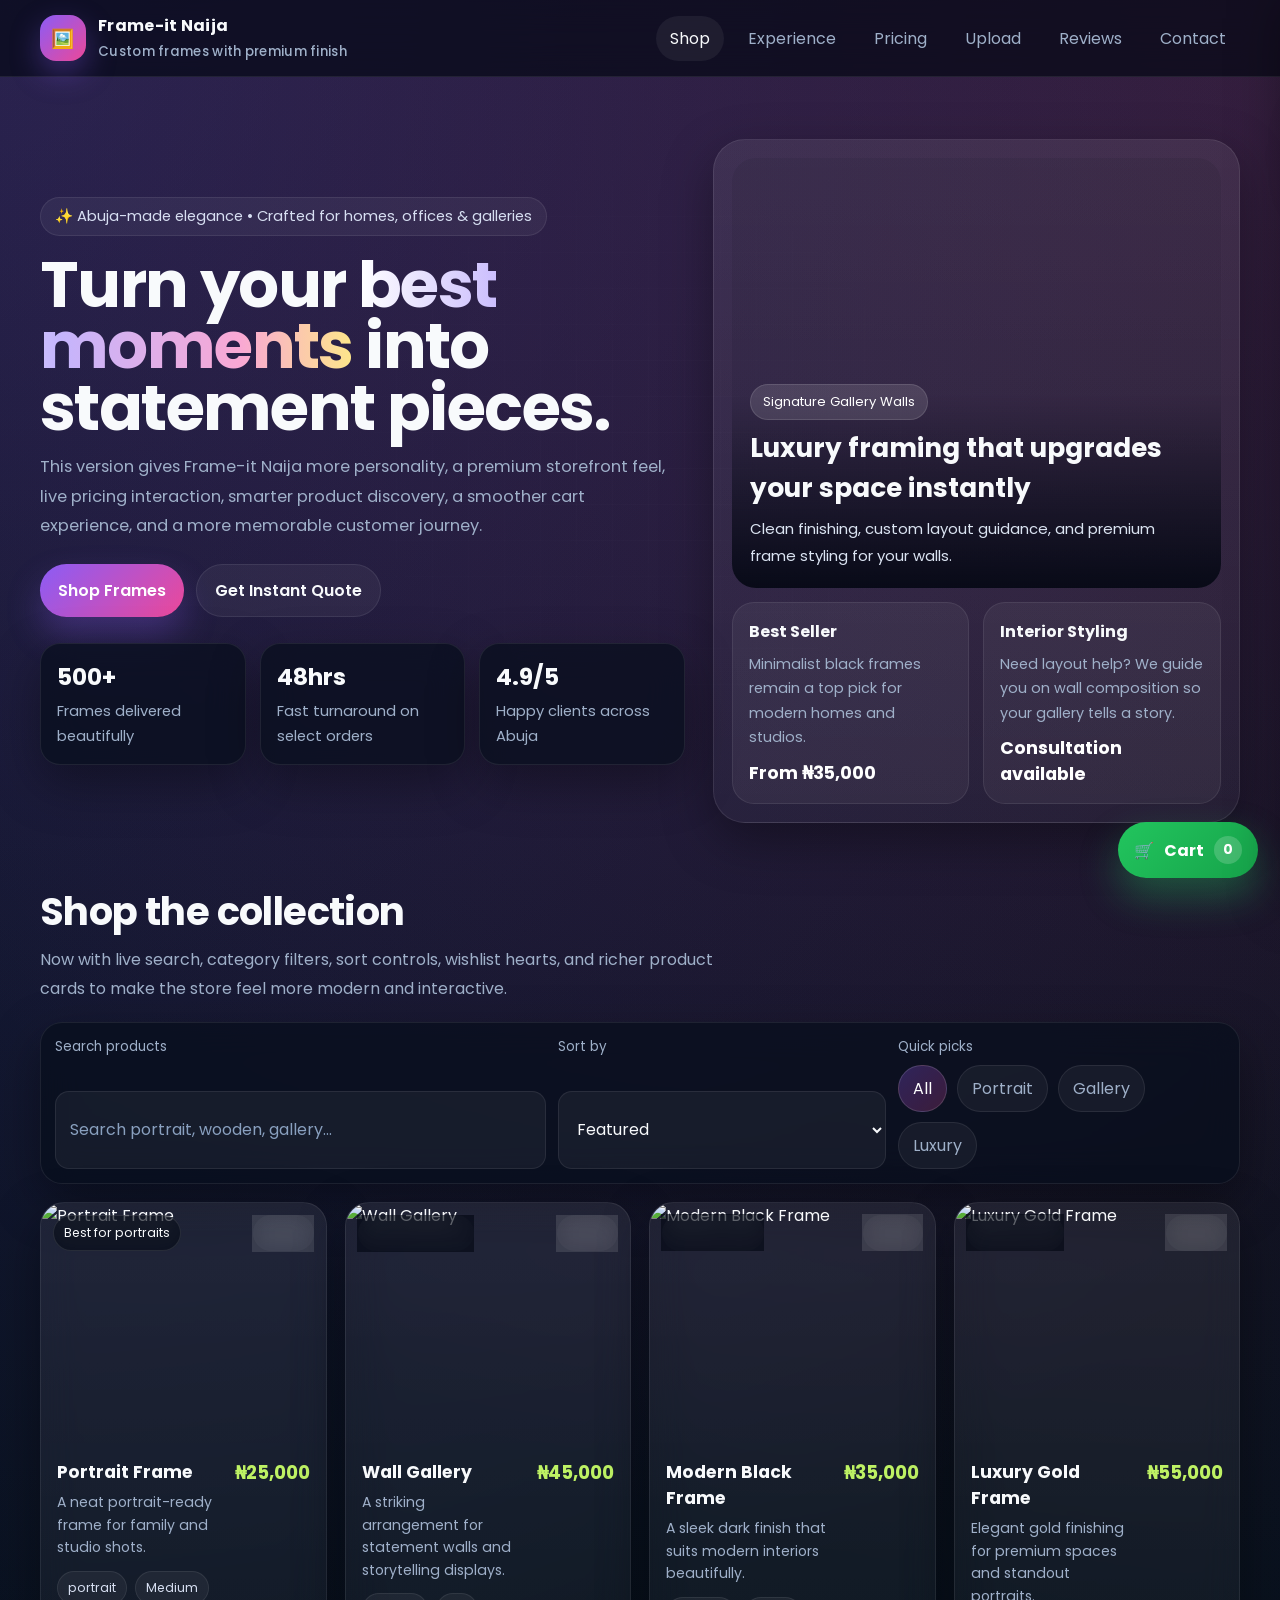
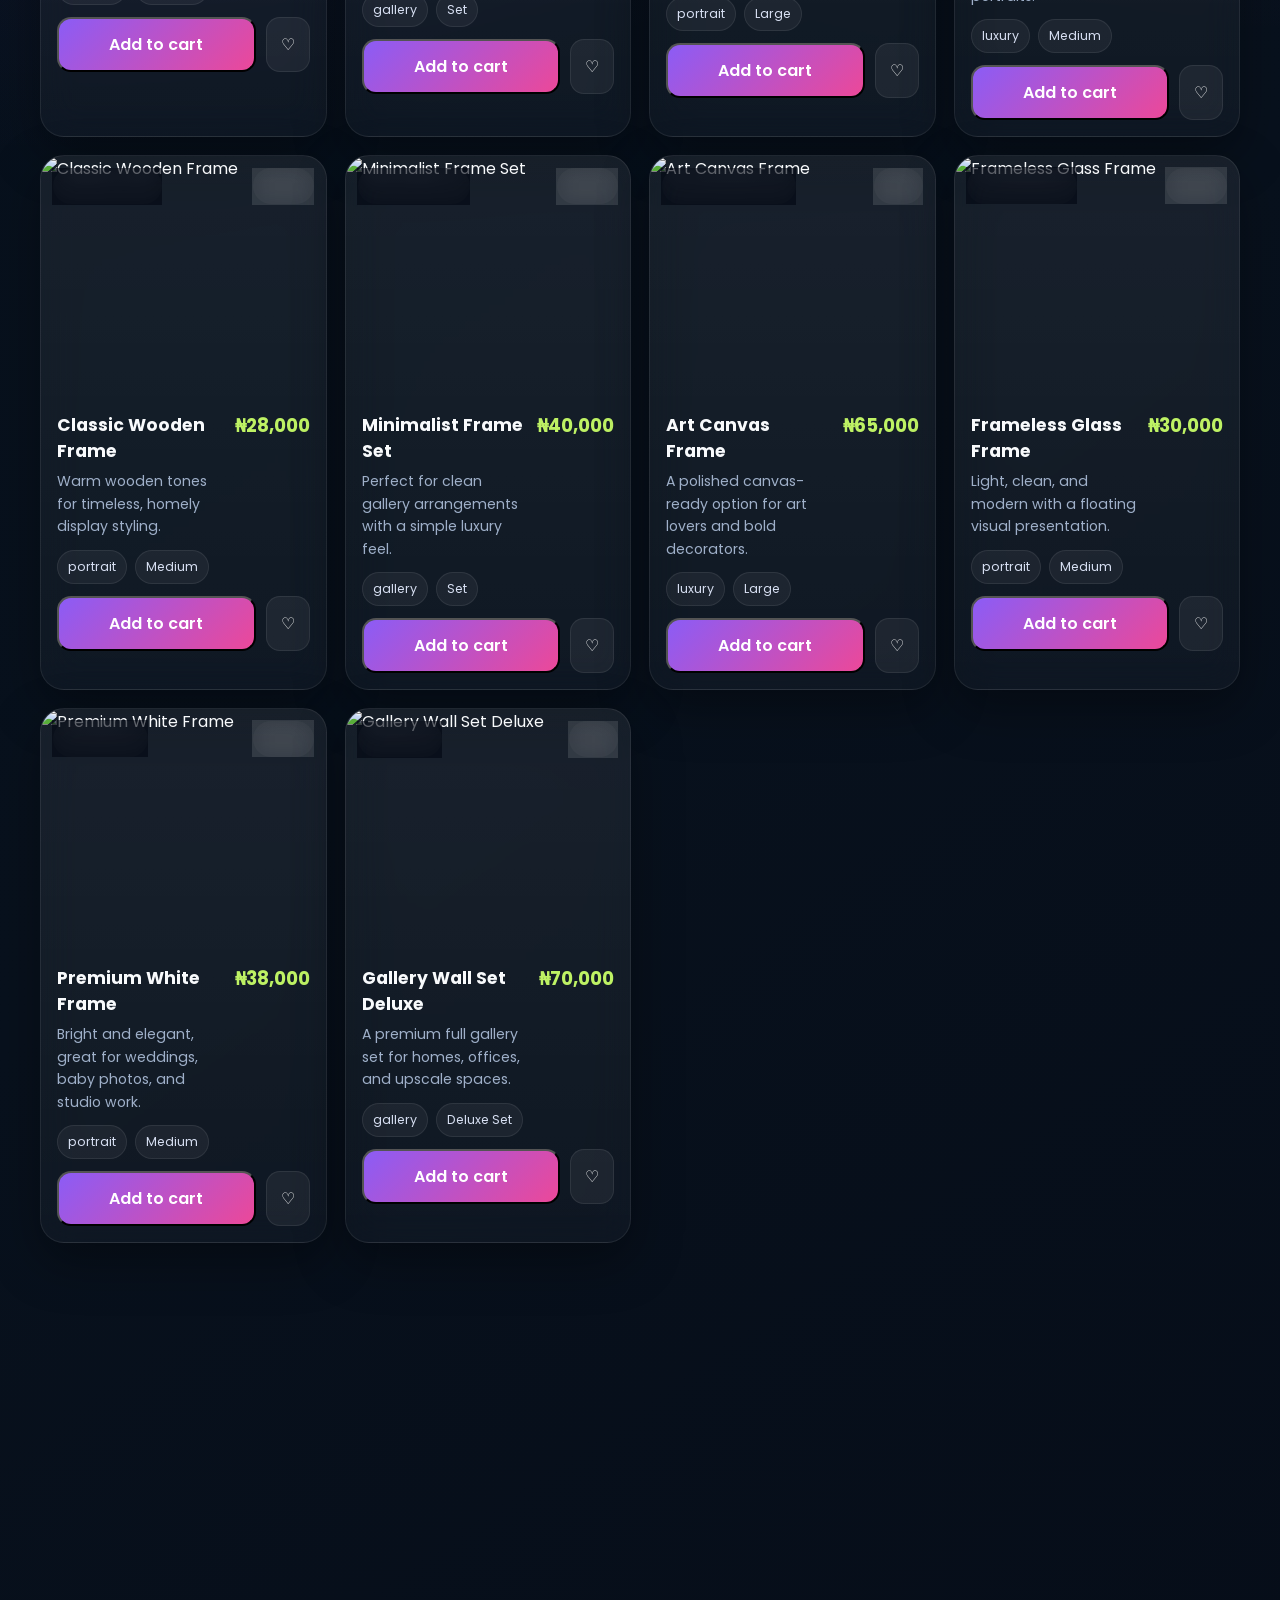
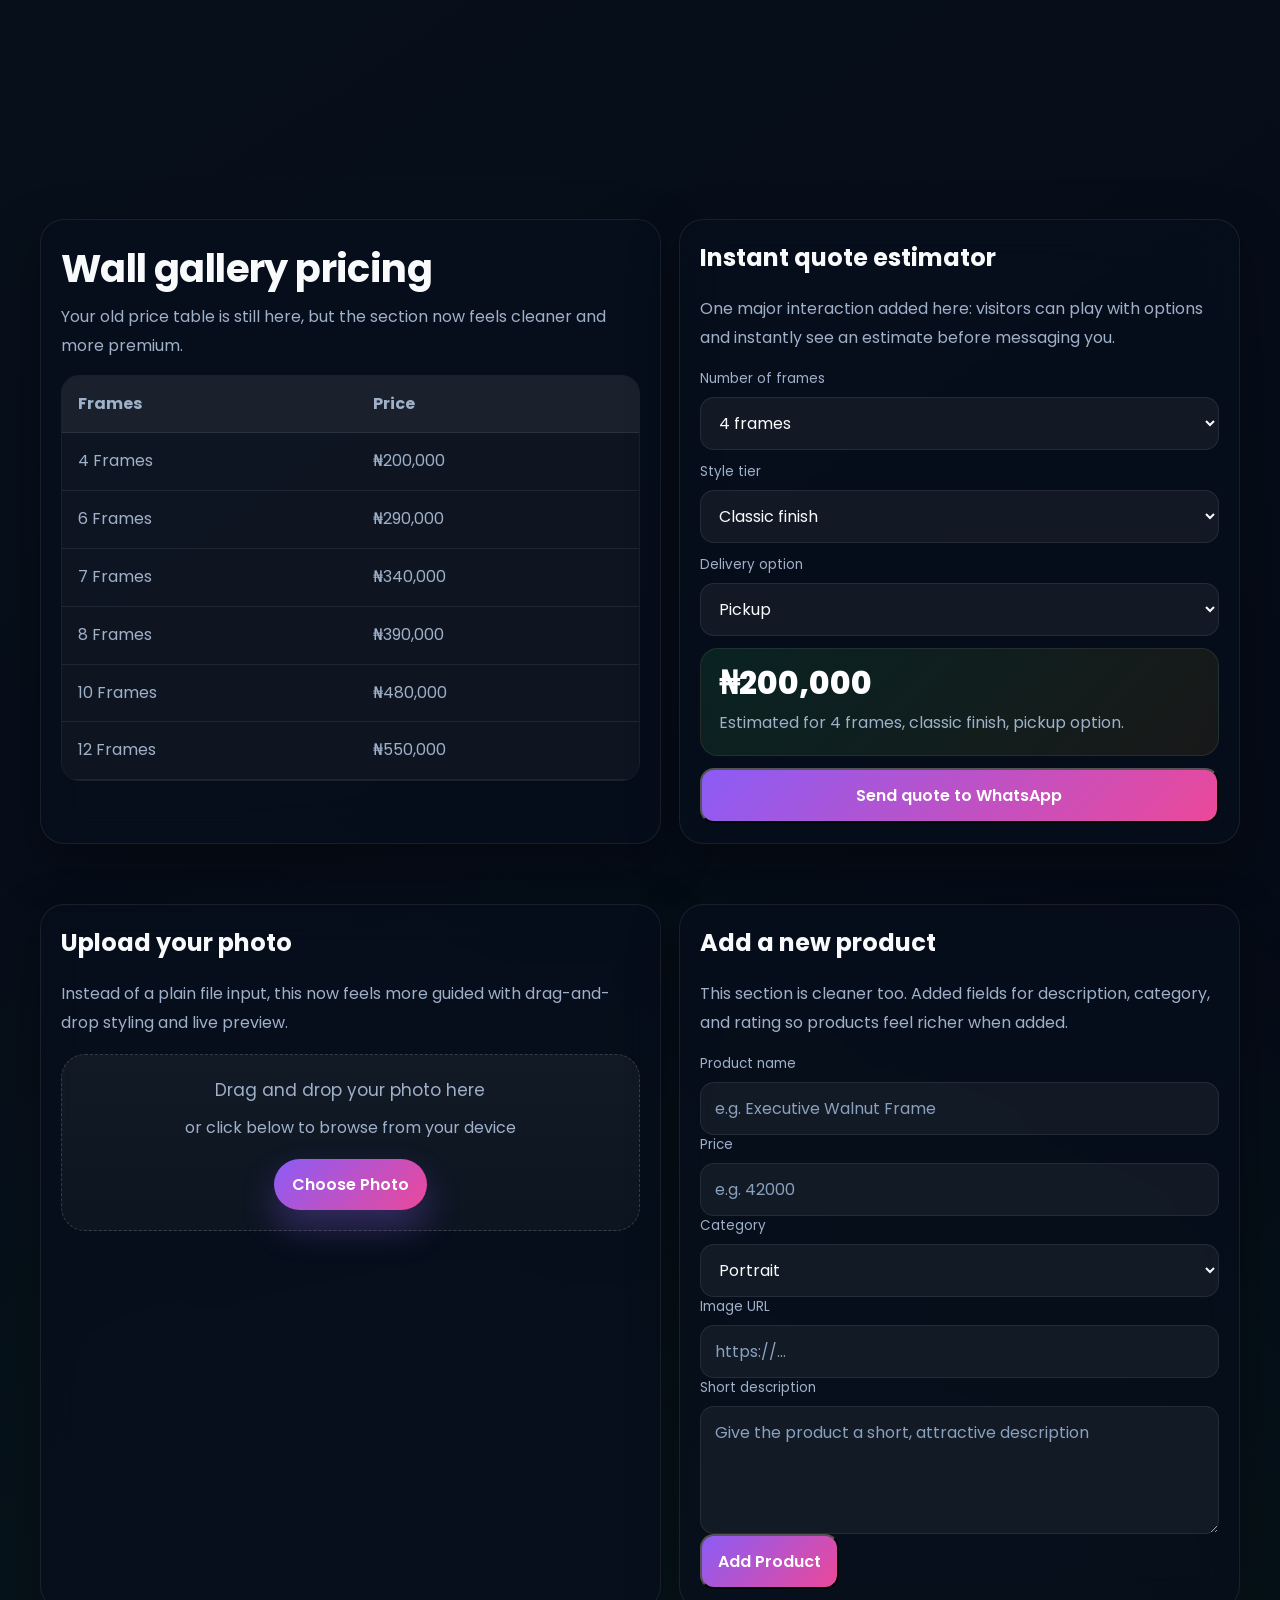
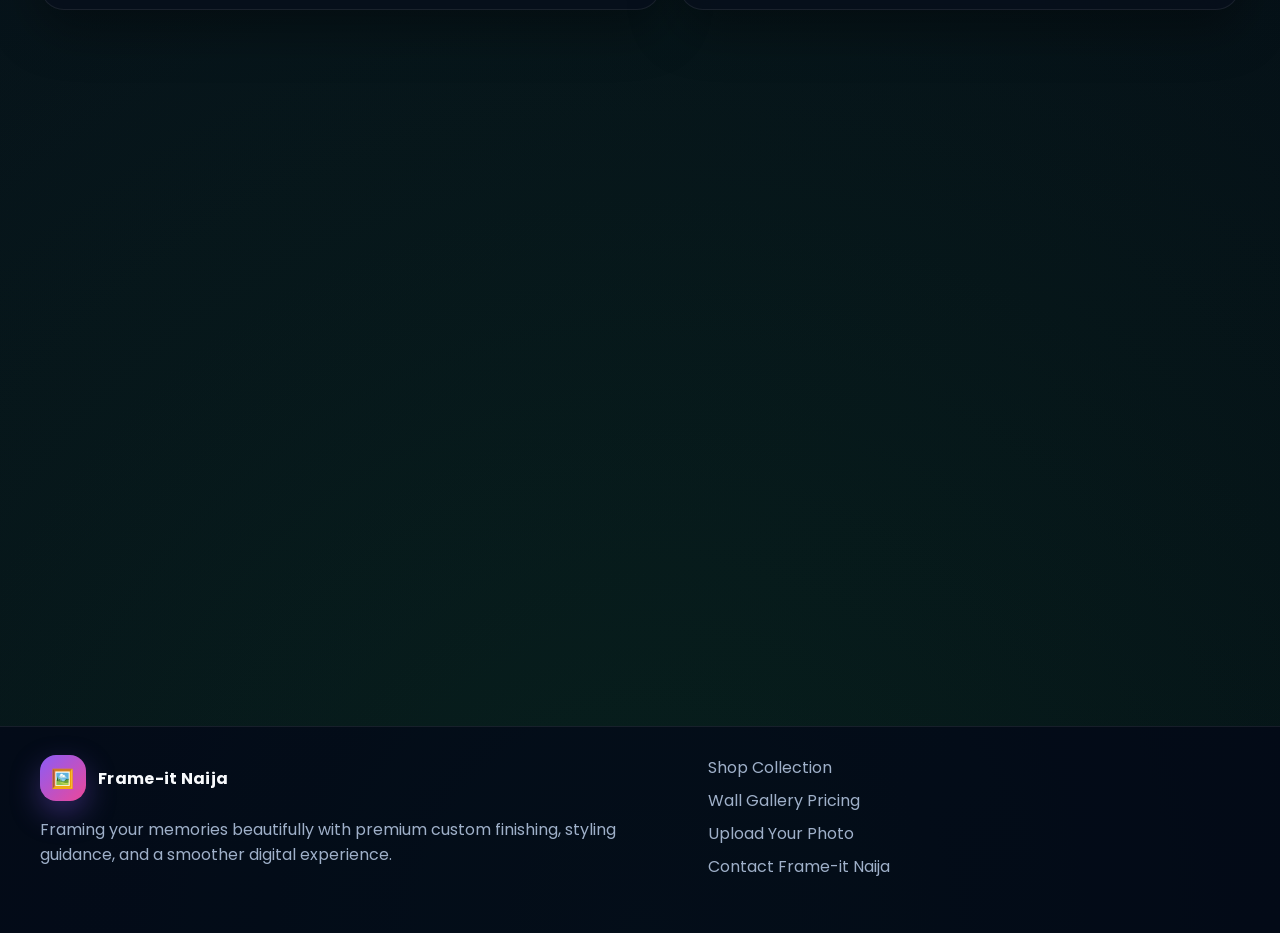
==== index.html @ 14f42ff0 "Add files via upload" ====
<!DOCTYPE html>
<html lang="en">
<head>
  <meta charset="UTF-8" />
  <meta name="viewport" content="width=device-width, initial-scale=1.0" />
  <title>Frame-it Naija | Premium Custom Frames</title>
  <link rel="preconnect" href="https://fonts.googleapis.com">
  <link rel="preconnect" href="https://fonts.gstatic.com" crossorigin>
  <link href="https://fonts.googleapis.com/css2?family=Poppins:wght@300;400;500;600;700;800&display=swap" rel="stylesheet">
  <style>
    :root {
      --bg: #07111f;
      --bg-soft: #0c1729;
      --panel: rgba(8, 15, 29, 0.72);
      --panel-solid: #0f1a2b;
      --text: #f8fafc;
      --muted: #9fb0c9;
      --line: rgba(255,255,255,0.08);
      --primary: #8b5cf6;
      --secondary: #ec4899;
      --accent: #22c55e;
      --gold: #f59e0b;
      --danger: #fb7185;
      --shadow: 0 18px 50px rgba(0,0,0,0.35);
      --radius-xl: 28px;
      --radius-lg: 20px;
      --radius-md: 14px;
      --max: 1200px;
    }

    * { box-sizing: border-box; }
    html { scroll-behavior: smooth; }
    body {
      margin: 0;
      font-family: 'Poppins', sans-serif;
      color: var(--text);
      background:
        radial-gradient(circle at top left, rgba(139,92,246,.22), transparent 30%),
        radial-gradient(circle at top right, rgba(236,72,153,.18), transparent 28%),
        radial-gradient(circle at bottom center, rgba(34,197,94,.12), transparent 30%),
        linear-gradient(145deg, #06101c, #08111d 40%, #030712);
      overflow-x: hidden;
    }

    body::before {
      content: "";
      position: fixed;
      inset: 0;
      pointer-events: none;
      background-image: linear-gradient(rgba(255,255,255,.03) 1px, transparent 1px), linear-gradient(90deg, rgba(255,255,255,.03) 1px, transparent 1px);
      background-size: 36px 36px;
      mask-image: radial-gradient(circle at center, black, transparent 78%);
      opacity: .45;
    }

    a { color: inherit; text-decoration: none; }
    img { max-width: 100%; display: block; }
    button, input, select, textarea { font: inherit; }

    .topbar {
      position: sticky;
      top: 0;
      z-index: 50;
      backdrop-filter: blur(16px);
      background: rgba(3,7,18,.65);
      border-bottom: 1px solid var(--line);
    }

    .topbar-inner,
    .section-wrap,
    .footer-wrap {
      width: min(var(--max), calc(100% - 32px));
      margin: 0 auto;
    }

    .topbar-inner {
      display: flex;
      align-items: center;
      justify-content: space-between;
      gap: 18px;
      min-height: 76px;
    }

    .brand {
      display: flex;
      align-items: center;
      gap: 12px;
      font-weight: 700;
      letter-spacing: .3px;
    }

    .brand-badge {
      width: 46px;
      height: 46px;
      border-radius: 16px;
      display: grid;
      place-items: center;
      background: linear-gradient(135deg, var(--primary), var(--secondary));
      box-shadow: 0 12px 30px rgba(139,92,246,.34);
      font-size: 1.15rem;
    }

    .desktop-nav {
      display: flex;
      flex-wrap: wrap;
      gap: 10px;
      align-items: center;
    }

    .desktop-nav button,
    .ghost-btn,
    .chip,
    .cta,
    .cart-fab,
    .icon-btn,
    .mini-btn {
      border: 0;
      cursor: pointer;
      transition: .28s ease;
    }

    .desktop-nav button {
      background: transparent;
      color: var(--muted);
      padding: 10px 14px;
      border-radius: 999px;
    }

    .desktop-nav button:hover,
    .desktop-nav button.active-link {
      color: var(--text);
      background: rgba(255,255,255,.06);
    }

    .hero {
      position: relative;
      padding: 62px 0 30px;
    }

    .hero-grid {
      width: min(var(--max), calc(100% - 32px));
      margin: 0 auto;
      display: grid;
      grid-template-columns: 1.1fr .9fr;
      gap: 28px;
      align-items: center;
    }

    .hero-copy {
      position: relative;
      z-index: 1;
    }

    .eyebrow {
      display: inline-flex;
      gap: 8px;
      align-items: center;
      padding: 8px 14px;
      border: 1px solid rgba(255,255,255,.08);
      border-radius: 999px;
      background: rgba(255,255,255,.05);
      color: #d7dff2;
      font-size: .92rem;
      margin-bottom: 18px;
    }

    .hero h1 {
      margin: 0 0 14px;
      font-size: clamp(2.3rem, 5vw, 4.7rem);
      line-height: .96;
      letter-spacing: -1.6px;
    }

    .gradient-text {
      background: linear-gradient(90deg, #fff, #c4b5fd 35%, #f9a8d4 75%, #fde68a);
      -webkit-background-clip: text;
      background-clip: text;
      color: transparent;
    }

    .hero p {
      max-width: 640px;
      color: var(--muted);
      font-size: 1.02rem;
      line-height: 1.8;
      margin: 0 0 24px;
    }

    .hero-actions {
      display: flex;
      flex-wrap: wrap;
      gap: 12px;
      margin-bottom: 26px;
    }

    .cta,
    .ghost-btn {
      padding: 13px 18px;
      border-radius: 999px;
      font-weight: 600;
    }

    .cta {
      color: #fff;
      background: linear-gradient(135deg, var(--primary), var(--secondary));
      box-shadow: 0 18px 35px rgba(139,92,246,.3);
    }

    .cta:hover,
    .cart-fab:hover,
    .icon-btn:hover,
    .mini-btn:hover {
      transform: translateY(-2px);
    }

    .ghost-btn {
      background: rgba(255,255,255,.05);
      color: var(--text);
      border: 1px solid rgba(255,255,255,.08);
    }

    .stats {
      display: grid;
      grid-template-columns: repeat(3, minmax(0,1fr));
      gap: 14px;
    }

    .stat {
      background: var(--panel);
      border: 1px solid var(--line);
      padding: 16px;
      border-radius: var(--radius-lg);
      backdrop-filter: blur(18px);
      box-shadow: var(--shadow);
    }

    .stat strong { display: block; font-size: 1.45rem; margin-bottom: 4px; }
    .stat span { color: var(--muted); font-size: .92rem; }

    .hero-card {
      position: relative;
      background: linear-gradient(180deg, rgba(255,255,255,.08), rgba(255,255,255,.03));
      border: 1px solid rgba(255,255,255,.09);
      border-radius: 32px;
      padding: 18px;
      box-shadow: var(--shadow);
      overflow: hidden;
    }

    .hero-showcase {
      display: grid;
      gap: 14px;
    }

    .showcase-main {
      position: relative;
      min-height: 430px;
      border-radius: 24px;
      overflow: hidden;
      background: url('https://images.unsplash.com/photo-1505693416388-ac5ce068fe85?auto=format&fit=crop&w=1200&q=80') center/cover;
    }

    .showcase-main::after {
      content: "";
      position: absolute;
      inset: 0;
      background: linear-gradient(to top, rgba(3,7,18,.88), rgba(3,7,18,.08) 45%);
    }

    .showcase-copy {
      position: absolute;
      left: 18px;
      right: 18px;
      bottom: 18px;
      z-index: 1;
      display: flex;
      flex-direction: column;
      gap: 8px;
    }

    .tag {
      width: fit-content;
      padding: 7px 12px;
      border-radius: 999px;
      background: rgba(255,255,255,.12);
      border: 1px solid rgba(255,255,255,.12);
      font-size: .82rem;
      color: #fff;
    }

    .showcase-copy h3 { margin: 0; font-size: 1.65rem; }
    .showcase-copy p { margin: 0; color: #dbe4f2; font-size: .93rem; }

    .showcase-mini-grid {
      display: grid;
      grid-template-columns: repeat(2, minmax(0,1fr));
      gap: 14px;
    }

    .mini-panel {
      background: rgba(255,255,255,.05);
      border: 1px solid rgba(255,255,255,.08);
      padding: 16px;
      border-radius: 22px;
      min-height: 120px;
    }

    .mini-panel h4 { margin: 0 0 8px; }
    .mini-panel p { margin: 0; color: var(--muted); font-size: .9rem; line-height: 1.7; }

    .mini-panel strong {
      color: #fff;
      display: block;
      margin-top: 10px;
      font-size: 1.1rem;
    }

    .section {
      padding: 30px 0;
    }

    .section-wrap {
      display: grid;
      gap: 18px;
    }

    .section-header {
      display: flex;
      align-items: end;
      justify-content: space-between;
      gap: 16px;
      flex-wrap: wrap;
    }

    .section-header h2 {
      margin: 0;
      font-size: clamp(1.7rem, 3vw, 2.4rem);
      letter-spacing: -.6px;
    }

    .section-header p {
      margin: 6px 0 0;
      color: var(--muted);
      max-width: 720px;
      line-height: 1.8;
    }

    .toolbar {
      display: grid;
      grid-template-columns: 1.2fr .8fr .8fr;
      gap: 12px;
      background: var(--panel);
      padding: 14px;
      border-radius: 22px;
      border: 1px solid var(--line);
      box-shadow: var(--shadow);
      backdrop-filter: blur(18px);
    }

    .field {
      display: grid;
      gap: 8px;
    }

    .field label {
      font-size: .84rem;
      color: var(--muted);
    }

    .input,
    .select,
    textarea {
      width: 100%;
      background: rgba(255,255,255,.05);
      border: 1px solid rgba(255,255,255,.08);
      color: var(--text);
      border-radius: 14px;
      padding: 13px 14px;
      outline: none;
    }

    .input::placeholder,
    textarea::placeholder { color: #89a0bf; }

    .chip-row {
      display: flex;
      flex-wrap: wrap;
      gap: 10px;
    }

    .chip {
      padding: 10px 14px;
      border-radius: 999px;
      background: rgba(255,255,255,.05);
      color: var(--muted);
      border: 1px solid rgba(255,255,255,.08);
    }

    .chip.active-chip,
    .chip:hover {
      color: #fff;
      background: linear-gradient(135deg, rgba(139,92,246,.28), rgba(236,72,153,.22));
      border-color: rgba(255,255,255,.14);
    }

    .product-grid {
      display: grid;
      grid-template-columns: repeat(auto-fit, minmax(250px, 1fr));
      gap: 18px;
    }

    .card {
      position: relative;
      overflow: hidden;
      border-radius: 24px;
      background: linear-gradient(180deg, rgba(255,255,255,.07), rgba(255,255,255,.03));
      border: 1px solid rgba(255,255,255,.08);
      box-shadow: var(--shadow);
      transition: .3s ease;
      backdrop-filter: blur(18px);
    }

    .card:hover {
      transform: translateY(-7px);
      border-color: rgba(255,255,255,.16);
    }

    .card-media {
      position: relative;
      height: 240px;
      overflow: hidden;
    }

    .card-media img {
      width: 100%;
      height: 100%;
      object-fit: cover;
      transition: transform .5s ease;
    }

    .card:hover .card-media img {
      transform: scale(1.07);
    }

    .badge-row {
      position: absolute;
      top: 12px;
      left: 12px;
      right: 12px;
      display: flex;
      justify-content: space-between;
      gap: 10px;
      z-index: 1;
    }

    .badge,
    .rating-pill {
      padding: 8px 10px;
      border-radius: 999px;
      font-size: .78rem;
      backdrop-filter: blur(12px);
    }

    .badge {
      background: rgba(3,7,18,.62);
      border: 1px solid rgba(255,255,255,.1);
    }

    .rating-pill {
      background: rgba(255,255,255,.12);
      border: 1px solid rgba(255,255,255,.16);
    }

    .card-body {
      padding: 16px;
      display: grid;
      gap: 12px;
    }

    .card-top {
      display: flex;
      justify-content: space-between;
      gap: 12px;
      align-items: start;
    }

    .card-top h3 {
      margin: 0;
      font-size: 1.08rem;
    }

    .card-top p {
      margin: 6px 0 0;
      color: var(--muted);
      font-size: .88rem;
      line-height: 1.6;
    }

    .price {
      font-size: 1.15rem;
      font-weight: 700;
      color: #bef264;
      white-space: nowrap;
    }

    .meta-row {
      display: flex;
      flex-wrap: wrap;
      gap: 8px;
    }

    .meta-pill {
      padding: 7px 10px;
      background: rgba(255,255,255,.05);
      border: 1px solid rgba(255,255,255,.08);
      border-radius: 999px;
      color: #d7dff2;
      font-size: .78rem;
    }

    .card-actions {
      display: grid;
      grid-template-columns: 1fr auto;
      gap: 10px;
    }

    .primary-btn,
    .icon-btn,
    .mini-btn {
      border-radius: 14px;
      color: #fff;
    }

    .primary-btn {
      background: linear-gradient(135deg, var(--primary), var(--secondary));
      padding: 13px 16px;
      font-weight: 600;
    }

    .icon-btn,
    .mini-btn {
      background: rgba(255,255,255,.06);
      border: 1px solid rgba(255,255,255,.08);
      padding: 0 14px;
    }

    .empty-state {
      text-align: center;
      padding: 34px 20px;
      border: 1px dashed rgba(255,255,255,.13);
      border-radius: 22px;
      color: var(--muted);
      background: rgba(255,255,255,.03);
    }

    .feature-grid,
    .info-grid,
    .two-col,
    .testimonial-wrap {
      display: grid;
      gap: 18px;
    }

    .feature-grid { grid-template-columns: repeat(auto-fit, minmax(220px, 1fr)); }
    .info-grid { grid-template-columns: repeat(auto-fit, minmax(260px, 1fr)); }
    .two-col { grid-template-columns: 1.05fr .95fr; }
    .testimonial-wrap { grid-template-columns: 1fr 320px; align-items: start; }

    .panel {
      background: var(--panel);
      border: 1px solid var(--line);
      border-radius: 24px;
      padding: 20px;
      box-shadow: var(--shadow);
      backdrop-filter: blur(18px);
    }

    .feature-card h3,
    .panel h3,
    .panel h4 {
      margin: 0 0 10px;
    }

    .feature-card p,
    .panel p,
    .panel li,
    .panel td,
    .panel th {
      color: var(--muted);
      line-height: 1.8;
    }

    .feature-icon {
      width: 54px;
      height: 54px;
      border-radius: 18px;
      display: grid;
      place-items: center;
      background: linear-gradient(135deg, rgba(139,92,246,.22), rgba(236,72,153,.2));
      font-size: 1.25rem;
      margin-bottom: 16px;
    }

    .price-table {
      overflow: hidden;
      border-radius: 18px;
      border: 1px solid rgba(255,255,255,.08);
    }

    table {
      width: 100%;
      border-collapse: collapse;
      background: rgba(255,255,255,.03);
    }

    th, td {
      padding: 14px 16px;
      text-align: left;
      border-bottom: 1px solid rgba(255,255,255,.07);
    }

    th { color: #fff; background: rgba(255,255,255,.05); }

    .quote-box {
      display: grid;
      gap: 12px;
    }

    .quote-result {
      background: linear-gradient(135deg, rgba(34,197,94,.12), rgba(245,158,11,.08));
      border: 1px solid rgba(255,255,255,.08);
      border-radius: 18px;
      padding: 18px;
    }

    .quote-price {
      font-size: 2rem;
      font-weight: 800;
      color: #fff;
      line-height: 1;
      margin-bottom: 10px;
    }

    .upload-box {
      border: 1.4px dashed rgba(255,255,255,.16);
      border-radius: 24px;
      padding: 20px;
      text-align: center;
      background: linear-gradient(180deg, rgba(255,255,255,.05), rgba(255,255,255,.03));
    }

    .upload-box.dragover {
      border-color: rgba(236,72,153,.7);
      background: rgba(236,72,153,.08);
    }

    .preview-area {
      margin-top: 16px;
      display: none;
      gap: 16px;
      align-items: center;
      justify-content: center;
      flex-wrap: wrap;
    }

    .preview-area.active { display: flex; }

    .preview-area img {
      width: min(100%, 360px);
      border-radius: 18px;
      border: 1px solid rgba(255,255,255,.08);
      object-fit: cover;
      box-shadow: var(--shadow);
    }

    .testimonial-card {
      min-height: 230px;
      display: grid;
      gap: 12px;
      align-content: space-between;
    }

    .stars { color: #fbbf24; letter-spacing: 1px; }

    .review-controls {
      display: flex;
      gap: 10px;
    }

    .review-controls button {
      width: 48px;
      height: 48px;
      border-radius: 14px;
    }

    .cart-fab {
      position: fixed;
      right: 22px;
      bottom: 22px;
      z-index: 60;
      display: flex;
      align-items: center;
      gap: 10px;
      padding: 14px 16px;
      border-radius: 999px;
      color: #fff;
      background: linear-gradient(135deg, var(--accent), #16a34a);
      box-shadow: 0 18px 38px rgba(34,197,94,.35);
      font-weight: 700;
    }

    .cart-count {
      min-width: 28px;
      height: 28px;
      border-radius: 999px;
      display: grid;
      place-items: center;
      background: rgba(255,255,255,.18);
      font-size: .85rem;
    }

    .drawer-backdrop {
      position: fixed;
      inset: 0;
      background: rgba(2,6,23,.6);
      opacity: 0;
      visibility: hidden;
      transition: .3s ease;
      z-index: 69;
    }

    .drawer-backdrop.active {
      opacity: 1;
      visibility: visible;
    }

    .cart-drawer {
      position: fixed;
      top: 0;
      right: 0;
      width: min(420px, 100%);
      height: 100%;
      background: #06101c;
      border-left: 1px solid rgba(255,255,255,.08);
      padding: 18px;
      transform: translateX(105%);
      transition: .36s ease;
      z-index: 70;
      display: grid;
      grid-template-rows: auto auto 1fr auto;
      gap: 18px;
      box-shadow: -18px 0 50px rgba(0,0,0,.35);
    }

    .cart-drawer.active { transform: translateX(0); }

    .cart-head,
    .cart-summary,
    .cart-row {
      display: flex;
      align-items: center;
      justify-content: space-between;
      gap: 12px;
    }

    .cart-items {
      overflow: auto;
      display: grid;
      align-content: start;
      gap: 12px;
      padding-right: 4px;
    }

    .cart-item {
      display: grid;
      grid-template-columns: 72px 1fr auto;
      gap: 12px;
      align-items: center;
      background: rgba(255,255,255,.04);
      border: 1px solid rgba(255,255,255,.08);
      border-radius: 18px;
      padding: 10px;
    }

    .cart-item img {
      width: 72px;
      height: 72px;
      object-fit: cover;
      border-radius: 14px;
    }

    .cart-item h4 {
      margin: 0 0 3px;
      font-size: .95rem;
    }

    .cart-item p {
      margin: 0;
      color: var(--muted);
      font-size: .82rem;
    }

    .qty-box {
      display: inline-flex;
      align-items: center;
      gap: 8px;
      margin-top: 8px;
    }

    .qty-btn {
      width: 28px;
      height: 28px;
      border-radius: 10px;
      background: rgba(255,255,255,.06);
      border: 1px solid rgba(255,255,255,.08);
      color: #fff;
      cursor: pointer;
    }

    .cart-footer {
      display: grid;
      gap: 12px;
      border-top: 1px solid rgba(255,255,255,.08);
      padding-top: 16px;
    }

    .cart-footer .primary-btn,
    .cart-footer .ghost-btn {
      width: 100%;
      justify-content: center;
      display: inline-flex;
      align-items: center;
    }

    .toast {
      position: fixed;
      left: 50%;
      bottom: 94px;
      transform: translateX(-50%) translateY(18px);
      background: rgba(8,15,29,.92);
      border: 1px solid rgba(255,255,255,.08);
      color: #fff;
      padding: 12px 16px;
      border-radius: 999px;
      opacity: 0;
      pointer-events: none;
      transition: .3s ease;
      z-index: 80;
      box-shadow: var(--shadow);
    }

    .toast.show {
      opacity: 1;
      transform: translateX(-50%) translateY(0);
    }

    .footer {
      margin-top: 24px;
      border-top: 1px solid rgba(255,255,255,.08);
      background: rgba(2,6,23,.66);
    }

    .footer-wrap {
      padding: 28px 0 50px;
      display: grid;
      grid-template-columns: 1.1fr .9fr;
      gap: 18px;
    }

    .footer p,
    .footer li,
    .footer a { color: var(--muted); }

    .footer ul {
      list-style: none;
      padding: 0;
      margin: 0;
      display: grid;
      gap: 8px;
    }

    .reveal {
      opacity: 0;
      transform: translateY(18px);
      transition: .6s ease;
    }

    .reveal.visible {
      opacity: 1;
      transform: translateY(0);
    }

    @media (max-width: 980px) {
      .hero-grid,
      .two-col,
      .testimonial-wrap,
      .footer-wrap {
        grid-template-columns: 1fr;
      }

      .toolbar {
        grid-template-columns: 1fr;
      }
    }

    @media (max-width: 720px) {
      .desktop-nav {
        display: none;
      }

      .stats {
        grid-template-columns: 1fr;
      }

      .showcase-mini-grid,
      .card-actions {
        grid-template-columns: 1fr;
      }

      .section {
        padding: 24px 0;
      }

      .cart-fab span.label {
        display: none;
      }
    }
  </style>
</head>
<body>
  <div class="topbar">
    <div class="topbar-inner">
      <div class="brand">
        <div class="brand-badge">🖼️</div>
        <div>
          <div>Frame-it Naija</div>
          <small style="color: var(--muted); font-weight: 500;">Custom frames with premium finish</small>
        </div>
      </div>

      <nav class="desktop-nav">
        <button class="active-link" data-scroll="shop">Shop</button>
        <button data-scroll="experience">Experience</button>
        <button data-scroll="pricing">Pricing</button>
        <button data-scroll="upload">Upload</button>
        <button data-scroll="reviews">Reviews</button>
        <button data-scroll="contact">Contact</button>
      </nav>
    </div>
  </div>

  <section class="hero">
    <div class="hero-grid">
      <div class="hero-copy reveal">
        <div class="eyebrow">✨ Abuja-made elegance • Crafted for homes, offices & galleries</div>
        <h1>Turn your <span class="gradient-text">best moments</span> into statement pieces.</h1>
        <p>
          This version gives Frame-it Naija more personality, a premium storefront feel, live pricing interaction,
          smarter product discovery, a smoother cart experience, and a more memorable customer journey.
        </p>
        <div class="hero-actions">
          <button class="cta" onclick="scrollToSection('shop')">Shop Frames</button>
          <button class="ghost-btn" onclick="scrollToSection('quote')">Get Instant Quote</button>
        </div>
        <div class="stats">
          <div class="stat">
            <strong>500+</strong>
            <span>Frames delivered beautifully</span>
          </div>
          <div class="stat">
            <strong>48hrs</strong>
            <span>Fast turnaround on select orders</span>
          </div>
          <div class="stat">
            <strong>4.9/5</strong>
            <span>Happy clients across Abuja</span>
          </div>
        </div>
      </div>

      <div class="hero-card reveal">
        <div class="hero-showcase">
          <div class="showcase-main">
            <div class="showcase-copy">
              <div class="tag">Signature Gallery Walls</div>
              <h3>Luxury framing that upgrades your space instantly</h3>
              <p>Clean finishing, custom layout guidance, and premium frame styling for your walls.</p>
            </div>
          </div>
          <div class="showcase-mini-grid">
            <div class="mini-panel">
              <h4>Best Seller</h4>
              <p>Minimalist black frames remain a top pick for modern homes and studios.</p>
              <strong>From ₦35,000</strong>
            </div>
            <div class="mini-panel">
              <h4>Interior Styling</h4>
              <p>Need layout help? We guide you on wall composition so your gallery tells a story.</p>
              <strong>Consultation available</strong>
            </div>
          </div>
        </div>
      </div>
    </div>
  </section>

  <section class="section" id="shop">
    <div class="section-wrap">
      <div class="section-header reveal">
        <div>
          <h2>Shop the collection</h2>
          <p>Now with live search, category filters, sort controls, wishlist hearts, and richer product cards to make the store feel more modern and interactive.</p>
        </div>
      </div>

      <div class="toolbar reveal">
        <div class="field">
          <label for="searchInput">Search products</label>
          <input id="searchInput" class="input" type="text" placeholder="Search portrait, wooden, gallery..." />
        </div>
        <div class="field">
          <label for="sortSelect">Sort by</label>
          <select id="sortSelect" class="select">
            <option value="featured">Featured</option>
            <option value="low">Price: Low to High</option>
            <option value="high">Price: High to Low</option>
            <option value="rating">Top Rated</option>
          </select>
        </div>
        <div class="field">
          <label>Quick picks</label>
          <div class="chip-row">
            <button class="chip active-chip" data-category="all">All</button>
            <button class="chip" data-category="portrait">Portrait</button>
            <button class="chip" data-category="gallery">Gallery</button>
            <button class="chip" data-category="luxury">Luxury</button>
          </div>
        </div>
      </div>

      <div class="product-grid reveal" id="products"></div>
      <div id="emptyState" class="empty-state" style="display:none;">No frame matched your search. Try another keyword or switch category.</div>
    </div>
  </section>

  <section class="section" id="experience">
    <div class="section-wrap">
      <div class="section-header reveal">
        <div>
          <h2>Why people choose Frame-it Naija</h2>
          <p>Instead of plain text lists, this section now feels more like a premium service brand with stronger positioning.</p>
        </div>
      </div>

      <div class="feature-grid">
        <div class="panel feature-card reveal">
          <div class="feature-icon">🛠️</div>
          <h3>Custom-crafted finish</h3>
          <p>Every frame is handled with attention to size, finishing, balance, and visual presentation.</p>
        </div>
        <div class="panel feature-card reveal">
          <div class="feature-icon">🏠</div>
          <h3>Interior styling support</h3>
          <p>Not sure what to hang where? Get guidance on layouts that elevate your living room, office, or hallway.</p>
        </div>
        <div class="panel feature-card reveal">
          <div class="feature-icon">⚡</div>
          <h3>Fast and reliable delivery</h3>
          <p>Quick processing for ready-to-order options with smooth WhatsApp ordering for convenience.</p>
        </div>
        <div class="panel feature-card reveal">
          <div class="feature-icon">💎</div>
          <h3>Premium materials</h3>
          <p>Built to last with a polished feel that makes your memories look expensive and intentional.</p>
        </div>
      </div>
    </div>
  </section>

  <section class="section" id="pricing">
    <div class="section-wrap two-col">
      <div class="panel reveal">
        <div class="section-header" style="margin-bottom: 14px;">
          <div>
            <h2>Wall gallery pricing</h2>
            <p>Your old price table is still here, but the section now feels cleaner and more premium.</p>
          </div>
        </div>
        <div class="price-table">
          <table>
            <thead>
              <tr>
                <th>Frames</th>
                <th>Price</th>
              </tr>
            </thead>
            <tbody>
              <tr><td>4 Frames</td><td>₦200,000</td></tr>
              <tr><td>6 Frames</td><td>₦290,000</td></tr>
              <tr><td>7 Frames</td><td>₦340,000</td></tr>
              <tr><td>8 Frames</td><td>₦390,000</td></tr>
              <tr><td>10 Frames</td><td>₦480,000</td></tr>
              <tr><td>12 Frames</td><td>₦550,000</td></tr>
            </tbody>
          </table>
        </div>
      </div>

      <div class="panel reveal" id="quote">
        <h2 style="margin-top: 0;">Instant quote estimator</h2>
        <p>One major interaction added here: visitors can play with options and instantly see an estimate before messaging you.</p>

        <div class="quote-box">
          <div class="field">
            <label for="frameCount">Number of frames</label>
            <select id="frameCount" class="select">
              <option value="4">4 frames</option>
              <option value="6">6 frames</option>
              <option value="7">7 frames</option>
              <option value="8">8 frames</option>
              <option value="10">10 frames</option>
              <option value="12">12 frames</option>
            </select>
          </div>
          <div class="field">
            <label for="frameStyle">Style tier</label>
            <select id="frameStyle" class="select">
              <option value="1">Classic finish</option>
              <option value="1.18">Premium finish</option>
              <option value="1.35">Luxury finish</option>
            </select>
          </div>
          <div class="field">
            <label for="deliveryZone">Delivery option</label>
            <select id="deliveryZone" class="select">
              <option value="0">Pickup</option>
              <option value="15000">Within Abuja</option>
              <option value="30000">Outside Abuja</option>
            </select>
          </div>

          <div class="quote-result">
            <div class="quote-price" id="quotePrice">₦200,000</div>
            <div style="color: var(--muted); line-height: 1.8;" id="quoteText">Estimated for 4 classic frames, pickup option.</div>
          </div>

          <button class="primary-btn" onclick="sendQuoteToWhatsApp()">Send quote to WhatsApp</button>
        </div>
      </div>
    </div>
  </section>

  <section class="section" id="upload">
    <div class="section-wrap two-col">
      <div class="panel reveal">
        <h2 style="margin-top: 0;">Upload your photo</h2>
        <p>Instead of a plain file input, this now feels more guided with drag-and-drop styling and live preview.</p>
        <div class="upload-box" id="dropZone">
          <p style="font-size: 1.06rem; margin-top: 0;">Drag and drop your photo here</p>
          <p style="color: var(--muted); margin-top: -8px;">or click below to browse from your device</p>
          <input id="fileInput" type="file" accept="image/*" style="display:none;" />
          <button class="cta" onclick="document.getElementById('fileInput').click()">Choose Photo</button>
          <div class="preview-area" id="previewArea">
            <img id="previewImg" alt="Uploaded preview" />
            <div class="panel" style="max-width: 320px; text-align: left; padding: 16px;">
              <h4 style="margin-top: 0;">Preview ready</h4>
              <p style="margin-bottom: 0;">Your image preview is visible here. You can now send it to Frame-it Naija for framing consultation on WhatsApp.</p>
            </div>
          </div>
        </div>
      </div>

      <div class="panel reveal">
        <h2 style="margin-top: 0;">Add a new product</h2>
        <p>This section is cleaner too. Added fields for description, category, and rating so products feel richer when added.</p>
        <div class="field">
          <label for="pname">Product name</label>
          <input id="pname" class="input" placeholder="e.g. Executive Walnut Frame" />
        </div>
        <div class="field">
          <label for="pprice">Price</label>
          <input id="pprice" class="input" placeholder="e.g. 42000" />
        </div>
        <div class="field">
          <label for="pcategory">Category</label>
          <select id="pcategory" class="select">
            <option value="portrait">Portrait</option>
            <option value="gallery">Gallery</option>
            <option value="luxury">Luxury</option>
          </select>
        </div>
        <div class="field">
          <label for="pimg">Image URL</label>
          <input id="pimg" class="input" placeholder="https://..." />
        </div>
        <div class="field">
          <label for="pdesc">Short description</label>
          <textarea id="pdesc" rows="4" placeholder="Give the product a short, attractive description"></textarea>
        </div>
        <button class="primary-btn" onclick="addProduct()">Add Product</button>
      </div>
    </div>
  </section>

  <section class="section" id="reviews">
    <div class="section-wrap testimonial-wrap">
      <div class="panel testimonial-card reveal">
        <div>
          <div class="stars" id="reviewStars">★★★★★</div>
          <h2 id="reviewName" style="margin-bottom: 8px;">Amaka, Abuja</h2>
          <p id="reviewText">"My gallery wall came out so clean and classy. The finishing looked premium and the arrangement advice helped me a lot."</p>
        </div>
        <div class="review-controls">
          <button class="icon-btn" onclick="changeReview(-1)">←</button>
          <button class="icon-btn" onclick="changeReview(1)">→</button>
        </div>
      </div>

      <div class="panel reveal">
        <h3 style="margin-top: 0;">What changed here?</h3>
        <ul style="padding-left: 18px; margin: 0;">
          <li>A rotating testimonial slider makes the page feel alive.</li>
          <li>Customers see social proof without the section looking boring.</li>
          <li>The whole site now guides visitors toward action more intentionally.</li>
        </ul>
      </div>
    </div>
  </section>

  <section class="section" id="contact">
    <div class="section-wrap info-grid">
      <div class="panel reveal">
        <h2 style="margin-top: 0;">Contact us</h2>
        <p><strong>Email:</strong> contactframeitnaija@gmail.com</p>
        <p><strong>Phone:</strong> +2348117417542, +2348140666743</p>
        <p><strong>Location:</strong> NAF Conference Centre & Suites Kado, Abuja, Nigeria</p>
      </div>
      <div class="panel reveal">
        <h2 style="margin-top: 0;">Need help choosing?</h2>
        <p>We can guide you on frame style, wall arrangement, portrait sizing, and interior styling direction.</p>
        <div style="display:flex; gap:10px; flex-wrap:wrap; margin-top: 16px;">
          <button class="cta" onclick="openWhatsApp('Hello Frame-it Naija, I need help choosing the right frame for my space.')">Chat on WhatsApp</button>
          <button class="ghost-btn" onclick="scrollToSection('upload')">Upload a Photo</button>
        </div>
      </div>
    </div>
  </section>

  <footer class="footer">
    <div class="footer-wrap">
      <div>
        <div class="brand" style="margin-bottom: 10px;">
          <div class="brand-badge">🖼️</div>
          <div>Frame-it Naija</div>
        </div>
        <p>Framing your memories beautifully with premium custom finishing, styling guidance, and a smoother digital experience.</p>
      </div>
      <div>
        <ul>
          <li><a href="#shop">Shop Collection</a></li>
          <li><a href="#pricing">Wall Gallery Pricing</a></li>
          <li><a href="#upload">Upload Your Photo</a></li>
          <li><a href="#contact">Contact Frame-it Naija</a></li>
        </ul>
      </div>
    </div>
  </footer>

  <button class="cart-fab" onclick="toggleCart()">
    <span>🛒</span>
    <span class="label">Cart</span>
    <span class="cart-count" id="count">0</span>
  </button>

  <div class="drawer-backdrop" id="drawerBackdrop" onclick="toggleCart(false)"></div>
  <aside class="cart-drawer" id="cartDrawer">
    <div class="cart-head">
      <div>
        <h2 style="margin:0;">Your cart</h2>
        <p style="margin:4px 0 0; color: var(--muted);">Review items before sending your order.</p>
      </div>
      <button class="icon-btn" style="height:48px;" onclick="toggleCart(false)">✕</button>
    </div>

    <div class="cart-summary panel" style="padding: 14px 16px; border-radius: 18px;">
      <div>
        <div style="font-size: .88rem; color: var(--muted);">Items</div>
        <strong id="summaryItems">0 selected</strong>
      </div>
      <div style="text-align:right;">
        <div style="font-size: .88rem; color: var(--muted);">Total</div>
        <strong id="total">₦0</strong>
      </div>
    </div>

    <div class="cart-items" id="items">
      <div class="empty-state">Your cart is empty for now.</div>
    </div>

    <div class="cart-footer">
      <button class="primary-btn" onclick="order()">Order via WhatsApp</button>
      <button class="ghost-btn" onclick="clearCart()">Clear cart</button>
    </div>
  </aside>

  <div class="toast" id="toast">Added to cart</div>

  <script>
    const products = [
      {
        id: 1,
        name: 'Portrait Frame',
        price: 25000,
        category: 'portrait',
        rating: 4.8,
        img: 'https://images.unsplash.com/photo-1519710164239-da123dc03ef4?auto=format&fit=crop&w=900&q=80',
        desc: 'A neat portrait-ready frame for family and studio shots.',
        tag: 'Best for portraits',
        size: 'Medium'
      },
      {
        id: 2,
        name: 'Wall Gallery',
        price: 45000,
        category: 'gallery',
        rating: 4.9,
        img: 'https://images.unsplash.com/photo-1505691723518-36a5ac3be353?auto=format&fit=crop&w=900&q=80',
        desc: 'A striking arrangement for statement walls and storytelling displays.',
        tag: 'Statement wall',
        size: 'Set'
      },
      {
        id: 3,
        name: 'Modern Black Frame',
        price: 35000,
        category: 'portrait',
        rating: 4.7,
        img: 'https://images.unsplash.com/photo-1524758631624-e2822e304c36?auto=format&fit=crop&w=900&q=80',
        desc: 'A sleek dark finish that suits modern interiors beautifully.',
        tag: 'Modern look',
        size: 'Large'
      },
      {
        id: 4,
        name: 'Luxury Gold Frame',
        price: 55000,
        category: 'luxury',
        rating: 4.9,
        img: 'https://images.unsplash.com/photo-1505691938895-1758d7feb511?auto=format&fit=crop&w=900&q=80',
        desc: 'Elegant gold finishing for premium spaces and standout portraits.',
        tag: 'Luxury finish',
        size: 'Medium'
      },
      {
        id: 5,
        name: 'Classic Wooden Frame',
        price: 28000,
        category: 'portrait',
        rating: 4.6,
        img: 'https://images.unsplash.com/photo-1492724441997-5dc865305da7?auto=format&fit=crop&w=900&q=80',
        desc: 'Warm wooden tones for timeless, homely display styling.',
        tag: 'Warm interior',
        size: 'Medium'
      },
      {
        id: 6,
        name: 'Minimalist Frame Set',
        price: 40000,
        category: 'gallery',
        rating: 4.8,
        img: 'https://images.unsplash.com/photo-1484101403633-562f891dc89a?auto=format&fit=crop&w=900&q=80',
        desc: 'Perfect for clean gallery arrangements with a simple luxury feel.',
        tag: 'Minimal luxury',
        size: 'Set'
      },
      {
        id: 7,
        name: 'Art Canvas Frame',
        price: 65000,
        category: 'luxury',
        rating: 5.0,
        img: 'https://images.unsplash.com/photo-1493666438817-866a91353ca9?auto=format&fit=crop&w=900&q=80',
        desc: 'A polished canvas-ready option for art lovers and bold decorators.',
        tag: 'Canvas premium',
        size: 'Large'
      },
      {
        id: 8,
        name: 'Frameless Glass Frame',
        price: 30000,
        category: 'portrait',
        rating: 4.5,
        img: 'https://images.unsplash.com/photo-1500530855697-b586d89ba3ee?auto=format&fit=crop&w=900&q=80',
        desc: 'Light, clean, and modern with a floating visual presentation.',
        tag: 'Clean display',
        size: 'Medium'
      },
      {
        id: 9,
        name: 'Premium White Frame',
        price: 38000,
        category: 'portrait',
        rating: 4.8,
        img: 'https://images.unsplash.com/photo-1505692794403-35fcbf9e9b1a?auto=format&fit=crop&w=900&q=80',
        desc: 'Bright and elegant, great for weddings, baby photos, and studio work.',
        tag: 'Bright finish',
        size: 'Medium'
      },
      {
        id: 10,
        name: 'Gallery Wall Set Deluxe',
        price: 70000,
        category: 'gallery',
        rating: 5.0,
        img: 'https://images.unsplash.com/photo-1472220625704-91e1462799b2?auto=format&fit=crop&w=900&q=80',
        desc: 'A premium full gallery set for homes, offices, and upscale spaces.',
        tag: 'Top seller',
        size: 'Deluxe Set'
      }
    ];

    const testimonials = [
      {
        name: 'Amaka, Abuja',
        text: '"My gallery wall came out so clean and classy. The finishing looked premium and the arrangement advice helped me a lot."',
        stars: '★★★★★'
      },
      {
        name: 'Daniel, Gwarinpa',
        text: '"The frame quality was honestly better than I expected. It made my office look more intentional instantly."',
        stars: '★★★★★'
      },
      {
        name: 'Zainab, Wuse 2',
        text: '"Fast response, smooth order process, and the final result looked expensive. I love it."',
        stars: '★★★★★'
      }
    ];

    let selectedCategory = 'all';
    let cart = [];
    let reviewIndex = 0;
    const wishlisted = new Set();

    const priceGuide = {
      4: 200000,
      6: 290000,
      7: 340000,
      8: 390000,
      10: 480000,
      12: 550000
    };

    const formatNaira = (value) => `₦${Number(value).toLocaleString('en-NG')}`;

    function renderProducts() {
      const grid = document.getElementById('products');
      const searchTerm = document.getElementById('searchInput').value.trim().toLowerCase();
      const sortValue = document.getElementById('sortSelect').value;

      let filtered = products.filter((product) => {
        const matchesCategory = selectedCategory === 'all' || product.category === selectedCategory;
        const matchesSearch = [product.name, product.desc, product.tag, product.category].join(' ').toLowerCase().includes(searchTerm);
        return matchesCategory && matchesSearch;
      });

      if (sortValue === 'low') filtered.sort((a, b) => a.price - b.price);
      if (sortValue === 'high') filtered.sort((a, b) => b.price - a.price);
      if (sortValue === 'rating') filtered.sort((a, b) => b.rating - a.rating);

      grid.innerHTML = '';
      document.getElementById('emptyState').style.display = filtered.length ? 'none' : 'block';

      filtered.forEach((product) => {
        const isWishlisted = wishlisted.has(product.id);
        grid.innerHTML += `
          <article class="card">
            <div class="card-media">
              <img src="${product.img}" alt="${product.name}">
              <div class="badge-row">
                <span class="badge">${product.tag}</span>
                <span class="rating-pill">⭐ ${product.rating}</span>
              </div>
            </div>
            <div class="card-body">
              <div class="card-top">
                <div>
                  <h3>${product.name}</h3>
                  <p>${product.desc}</p>
                </div>
                <div class="price">${formatNaira(product.price)}</div>
              </div>
              <div class="meta-row">
                <span class="meta-pill">${product.category}</span>
                <span class="meta-pill">${product.size}</span>
              </div>
              <div class="card-actions">
                <button class="primary-btn" onclick="addToCart(${product.id})">Add to cart</button>
                <button class="icon-btn" onclick="toggleWishlist(${product.id})" title="Save item">${isWishlisted ? '♥' : '♡'}</button>
              </div>
            </div>
          </article>
        `;
      });
    }

    function toggleWishlist(id) {
      if (wishlisted.has(id)) {
        wishlisted.delete(id);
        showToast('Removed from wishlist');
      } else {
        wishlisted.add(id);
        showToast('Saved to wishlist');
      }
      renderProducts();
    }

    function addToCart(id) {
      const product = products.find((item) => item.id === id);
      const existing = cart.find((item) => item.id === id);
      if (existing) {
        existing.qty += 1;
      } else {
        cart.push({ ...product, qty: 1 });
      }
      updateCart();
      showToast(`${product.name} added to cart`);
    }

    function updateQty(id, change) {
      const item = cart.find((entry) => entry.id === id);
      if (!item) return;
      item.qty += change;
      if (item.qty <= 0) {
        cart = cart.filter((entry) => entry.id !== id);
      }
      updateCart();
    }

    function clearCart() {
      cart = [];
      updateCart();
      showToast('Cart cleared');
    }

    function updateCart() {
      const itemsEl = document.getElementById('items');
      const totalEl = document.getElementById('total');
      const countEl = document.getElementById('count');
      const summaryItems = document.getElementById('summaryItems');

      const itemCount = cart.reduce((sum, item) => sum + item.qty, 0);
      const total = cart.reduce((sum, item) => sum + (item.price * item.qty), 0);

      countEl.textContent = itemCount;
      summaryItems.textContent = `${itemCount} selected`;
      totalEl.textContent = formatNaira(total);

      if (!cart.length) {
        itemsEl.innerHTML = '<div class="empty-state">Your cart is empty for now.</div>';
        return;
      }

      itemsEl.innerHTML = cart.map((item) => `
        <div class="cart-item">
          <img src="${item.img}" alt="${item.name}">
          <div>
            <h4>${item.name}</h4>
            <p>${formatNaira(item.price)} each</p>
            <div class="qty-box">
              <button class="qty-btn" onclick="updateQty(${item.id}, -1)">−</button>
              <span>${item.qty}</span>
              <button class="qty-btn" onclick="updateQty(${item.id}, 1)">+</button>
            </div>
          </div>
          <strong>${formatNaira(item.price * item.qty)}</strong>
        </div>
      `).join('');
    }

    function toggleCart(force) {
      const drawer = document.getElementById('cartDrawer');
      const backdrop = document.getElementById('drawerBackdrop');
      const shouldOpen = typeof force === 'boolean' ? force : !drawer.classList.contains('active');
      drawer.classList.toggle('active', shouldOpen);
      backdrop.classList.toggle('active', shouldOpen);
    }

    function order() {
      if (!cart.length) {
        showToast('Add something to cart first');
        return;
      }

      let total = 0;
      let msg = 'Hello Frame-it Naija, I want to order:%0A%0A';
      cart.forEach((item) => {
        total += item.price * item.qty;
        msg += `- ${item.name} x${item.qty} = ${formatNaira(item.price * item.qty)}%0A`;
      });
      msg += `%0ATotal: ${formatNaira(total)}`;

      window.open(`https://wa.me/2348117417542?text=${msg}`, '_blank');
    }

    function openWhatsApp(message) {
      window.open(`https://wa.me/2348117417542?text=${encodeURIComponent(message)}`, '_blank');
    }

    function updateQuote() {
      const count = Number(document.getElementById('frameCount').value);
      const styleMultiplier = Number(document.getElementById('frameStyle').value);
      const delivery = Number(document.getElementById('deliveryZone').value);
      const base = priceGuide[count] || 200000;
      const total = Math.round((base * styleMultiplier) + delivery);

      document.getElementById('quotePrice').textContent = formatNaira(total);

      const styleText = document.getElementById('frameStyle').selectedOptions[0].text;
      const deliveryText = document.getElementById('deliveryZone').selectedOptions[0].text;
      document.getElementById('quoteText').textContent = `Estimated for ${count} frames, ${styleText.toLowerCase()}, ${deliveryText.toLowerCase()} option.`;
    }

    function sendQuoteToWhatsApp() {
      const quote = document.getElementById('quotePrice').textContent;
      const count = document.getElementById('frameCount').value;
      const style = document.getElementById('frameStyle').selectedOptions[0].text;
      const delivery = document.getElementById('deliveryZone').selectedOptions[0].text;
      const message = `Hello Frame-it Naija, I got an estimate on your website. Quote: ${quote}. Details: ${count} frames, ${style}, ${delivery}.`;
      openWhatsApp(message);
    }

    function changeReview(direction) {
      reviewIndex = (reviewIndex + direction + testimonials.length) % testimonials.length;
      const review = testimonials[reviewIndex];
      document.getElementById('reviewName').textContent = review.name;
      document.getElementById('reviewText').textContent = review.text;
      document.getElementById('reviewStars').textContent = review.stars;
    }

    function addProduct() {
      const name = document.getElementById('pname').value.trim();
      const price = Number(document.getElementById('pprice').value.trim());
      const category = document.getElementById('pcategory').value;
      const img = document.getElementById('pimg').value.trim();
      const desc = document.getElementById('pdesc').value.trim();

      if (!name || !price || !img || !desc) {
        showToast('Complete all product fields first');
        return;
      }

      products.unshift({
        id: Date.now(),
        name,
        price,
        category,
        rating: 4.8,
        img,
        desc,
        tag: 'New arrival',
        size: 'Custom'
      });

      ['pname', 'pprice', 'pimg', 'pdesc'].forEach((id) => document.getElementById(id).value = '');
      document.getElementById('pcategory').value = 'portrait';
      renderProducts();
      showToast('New product added');
      scrollToSection('shop');
    }

    function showToast(message) {
      const toast = document.getElementById('toast');
      toast.textContent = message;
      toast.classList.add('show');
      clearTimeout(showToast.timer);
      showToast.timer = setTimeout(() => toast.classList.remove('show'), 2200);
    }

    function scrollToSection(id) {
      document.getElementById(id).scrollIntoView({ behavior: 'smooth', block: 'start' });
    }

    document.querySelectorAll('[data-scroll]').forEach((button) => {
      button.addEventListener('click', () => {
        document.querySelectorAll('[data-scroll]').forEach((btn) => btn.classList.remove('active-link'));
        button.classList.add('active-link');
        scrollToSection(button.dataset.scroll);
      });
    });

    document.getElementById('searchInput').addEventListener('input', renderProducts);
    document.getElementById('sortSelect').addEventListener('change', renderProducts);

    document.querySelectorAll('[data-category]').forEach((chip) => {
      chip.addEventListener('click', () => {
        selectedCategory = chip.dataset.category;
        document.querySelectorAll('[data-category]').forEach((c) => c.classList.remove('active-chip'));
        chip.classList.add('active-chip');
        renderProducts();
      });
    });

    ['frameCount', 'frameStyle', 'deliveryZone'].forEach((id) => {
      document.getElementById(id).addEventListener('change', updateQuote);
    });

    const fileInput = document.getElementById('fileInput');
    const dropZone = document.getElementById('dropZone');
    const previewArea = document.getElementById('previewArea');
    const previewImg = document.getElementById('previewImg');

    function handleFile(file) {
      if (!file || !file.type.startsWith('image/')) {
        showToast('Please choose an image file');
        return;
      }
      previewImg.src = URL.createObjectURL(file);
      previewArea.classList.add('active');
      showToast('Photo uploaded successfully');
    }

    fileInput.addEventListener('change', (e) => handleFile(e.target.files[0]));

    ['dragenter', 'dragover'].forEach((eventName) => {
      dropZone.addEventListener(eventName, (e) => {
        e.preventDefault();
        dropZone.classList.add('dragover');
      });
    });

    ['dragleave', 'drop'].forEach((eventName) => {
      dropZone.addEventListener(eventName, (e) => {
        e.preventDefault();
        dropZone.classList.remove('dragover');
      });
    });

    dropZone.addEventListener('drop', (e) => {
      const file = e.dataTransfer.files[0];
      handleFile(file);
    });

    const observer = new IntersectionObserver((entries) => {
      entries.forEach((entry) => {
        if (entry.isIntersecting) entry.target.classList.add('visible');
      });
    }, { threshold: 0.15 });

    document.querySelectorAll('.reveal').forEach((item) => observer.observe(item));

    renderProducts();
    updateCart();
    updateQuote();

    setInterval(() => changeReview(1), 5500);
  </script>
</body>
</html>
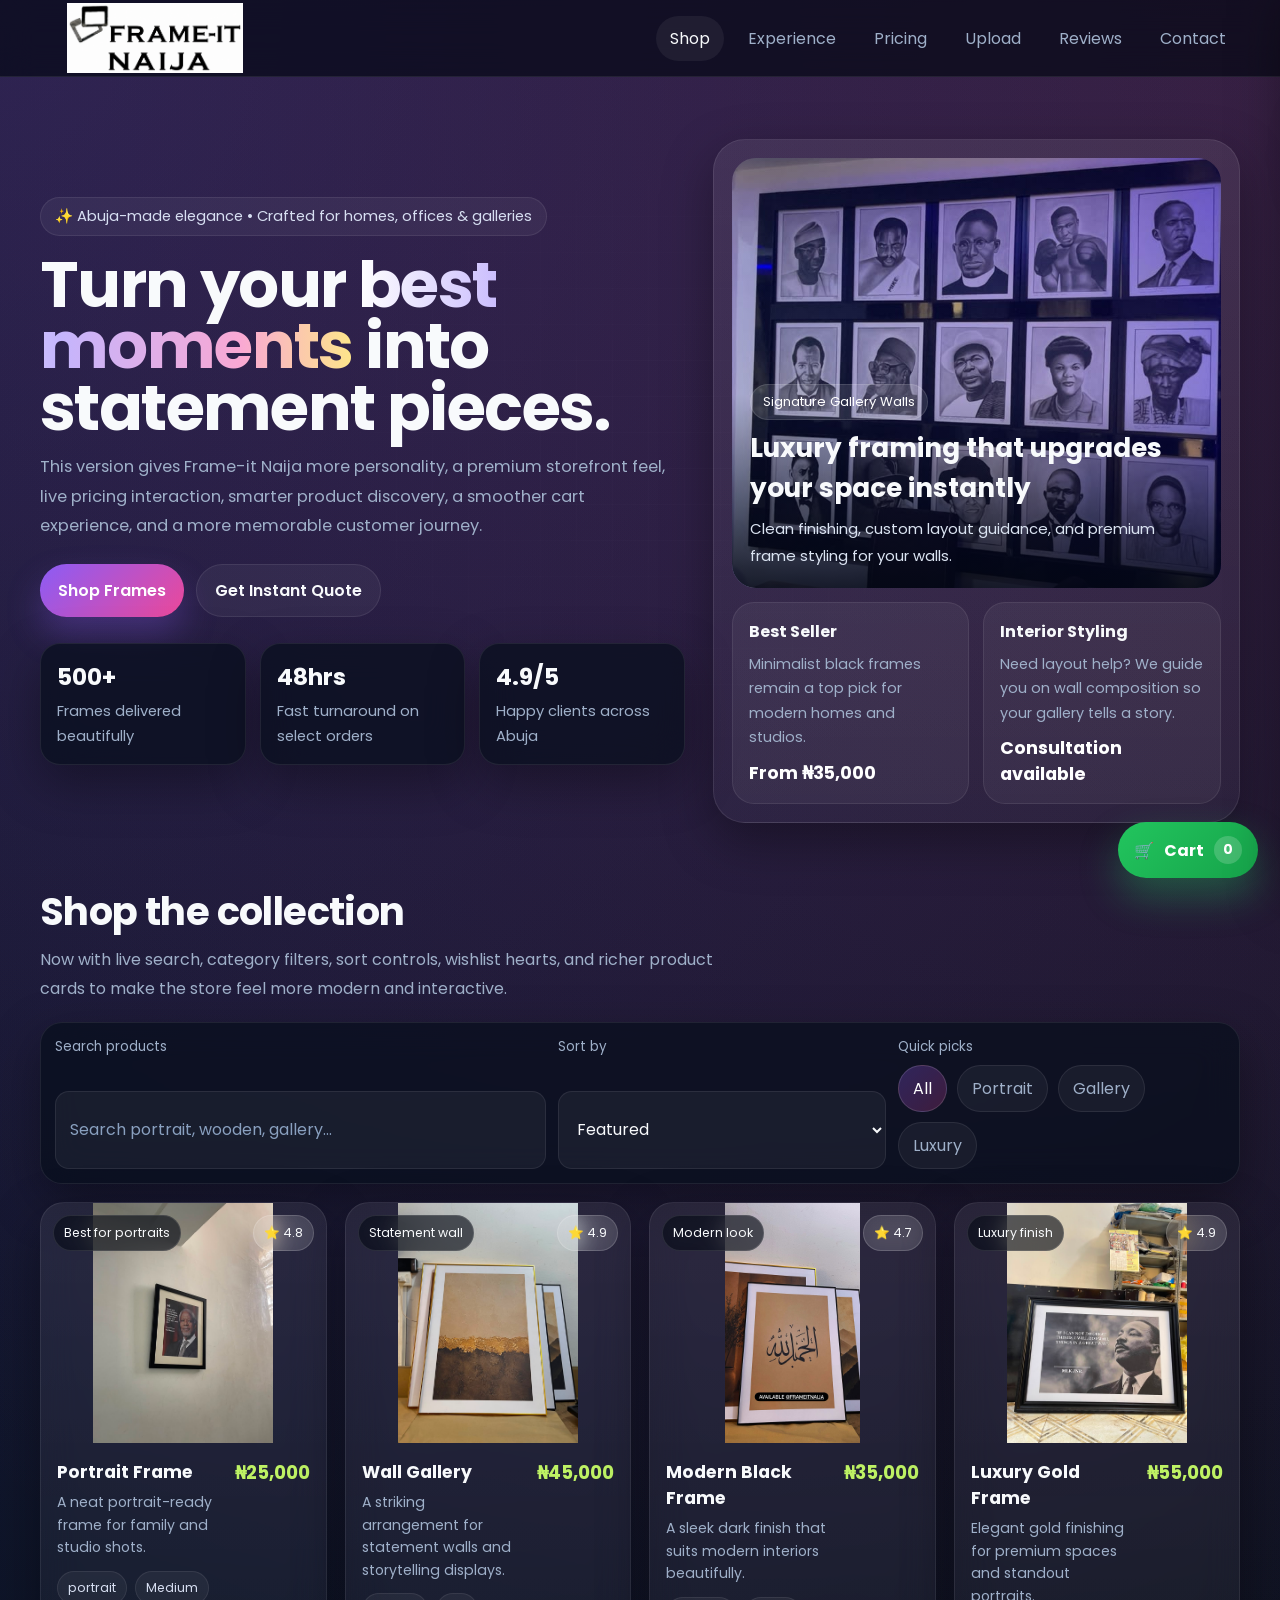
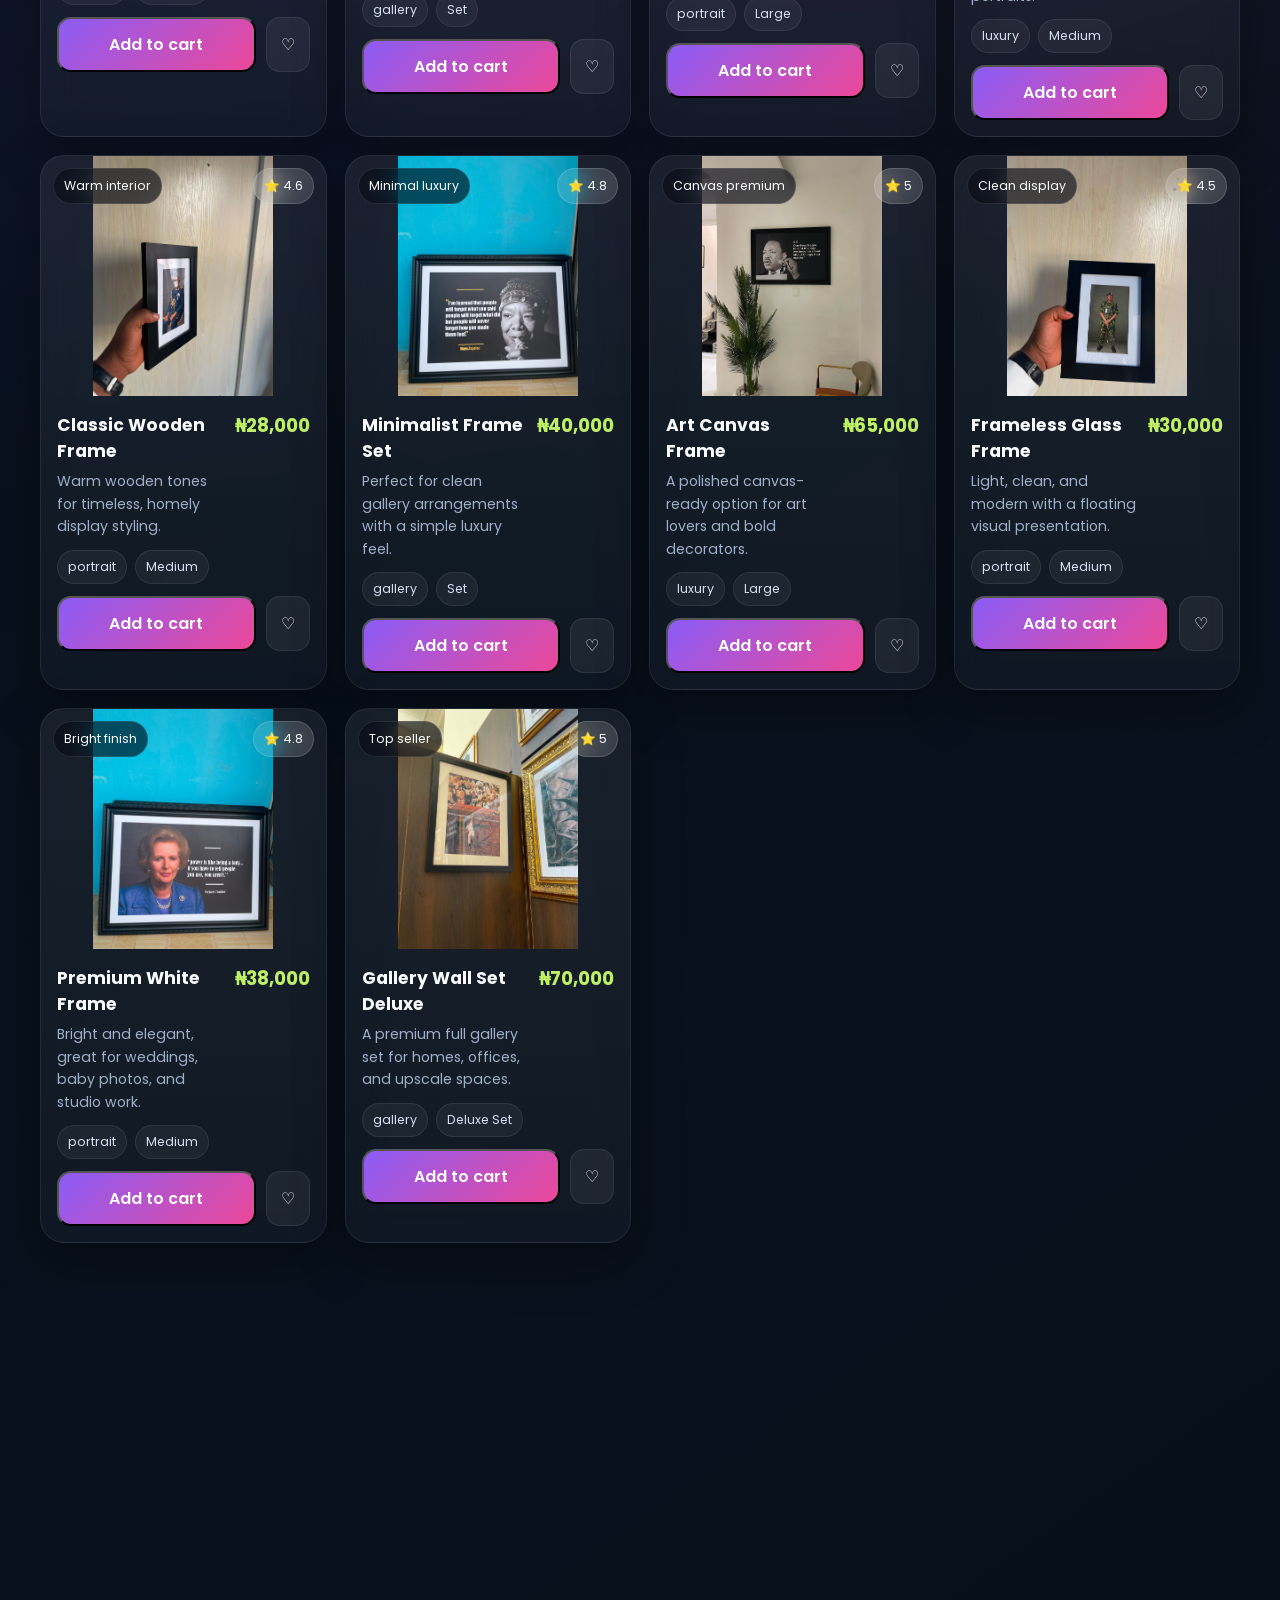
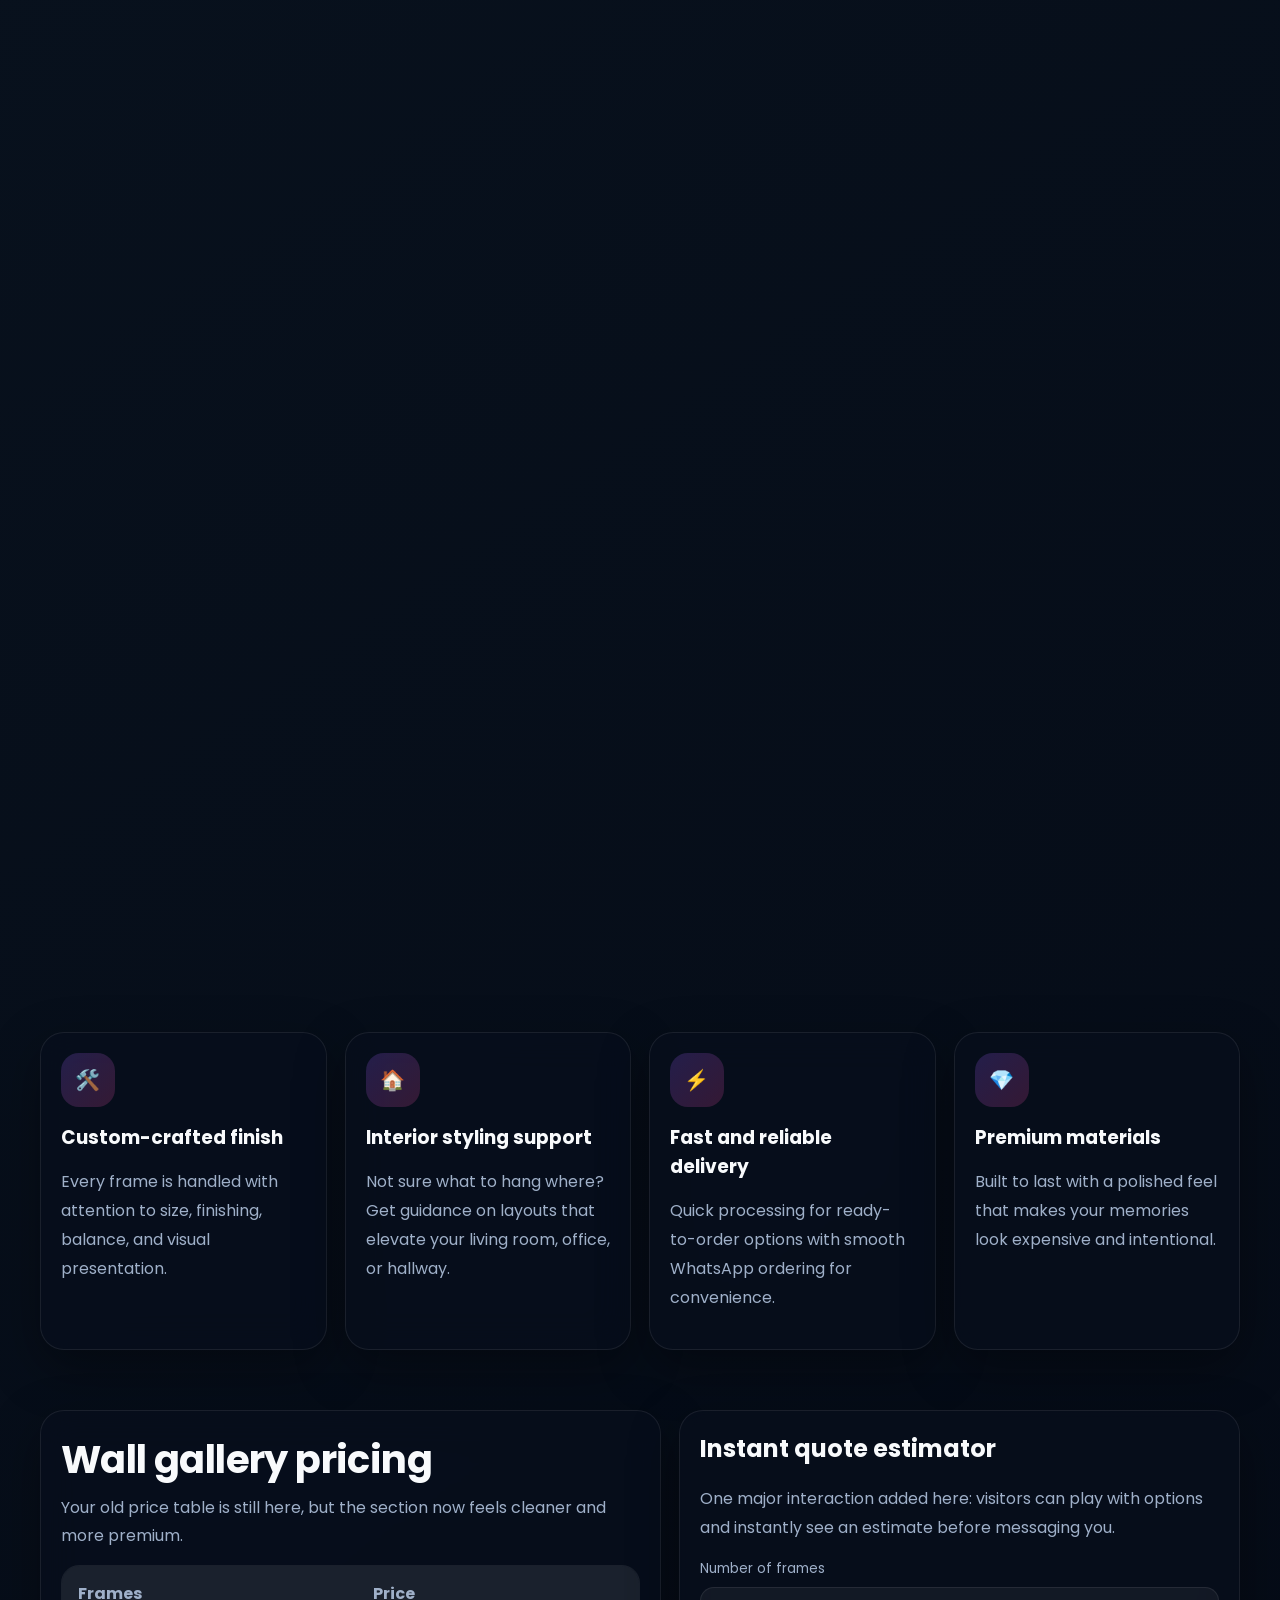
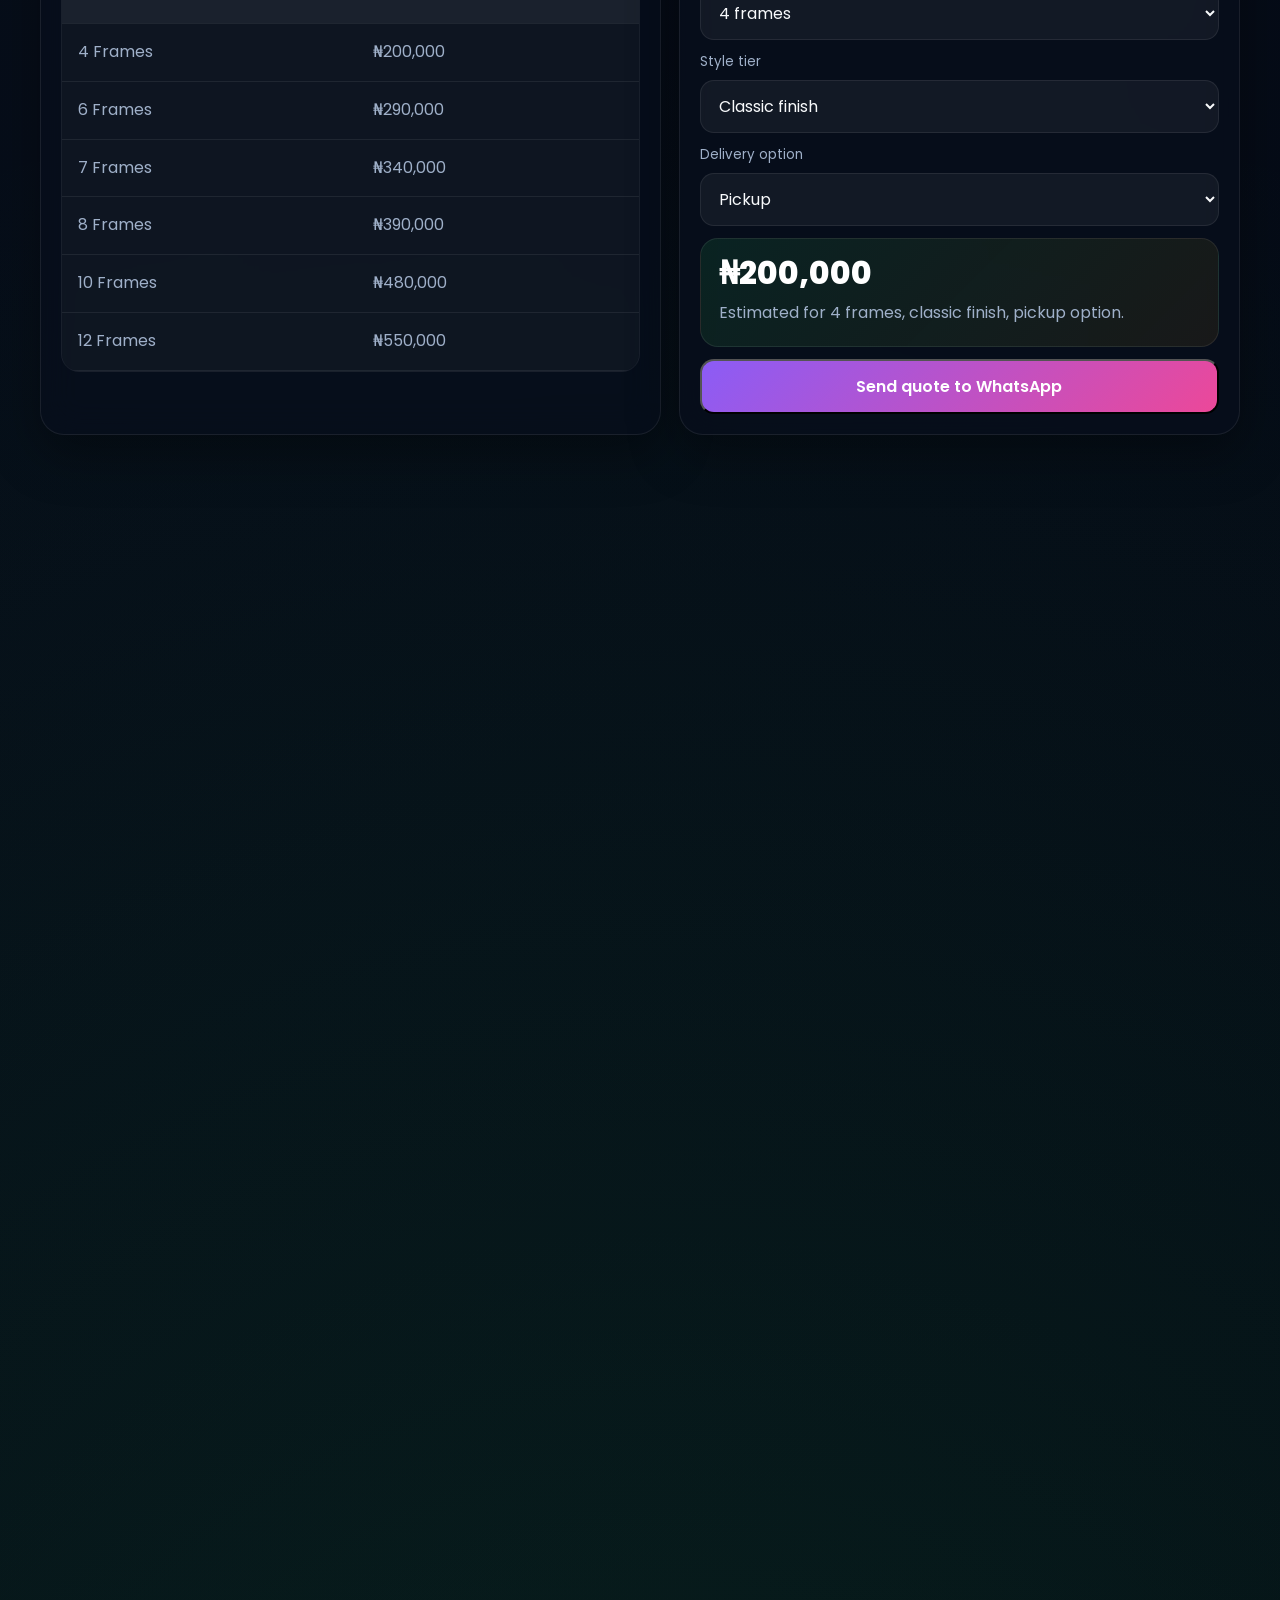
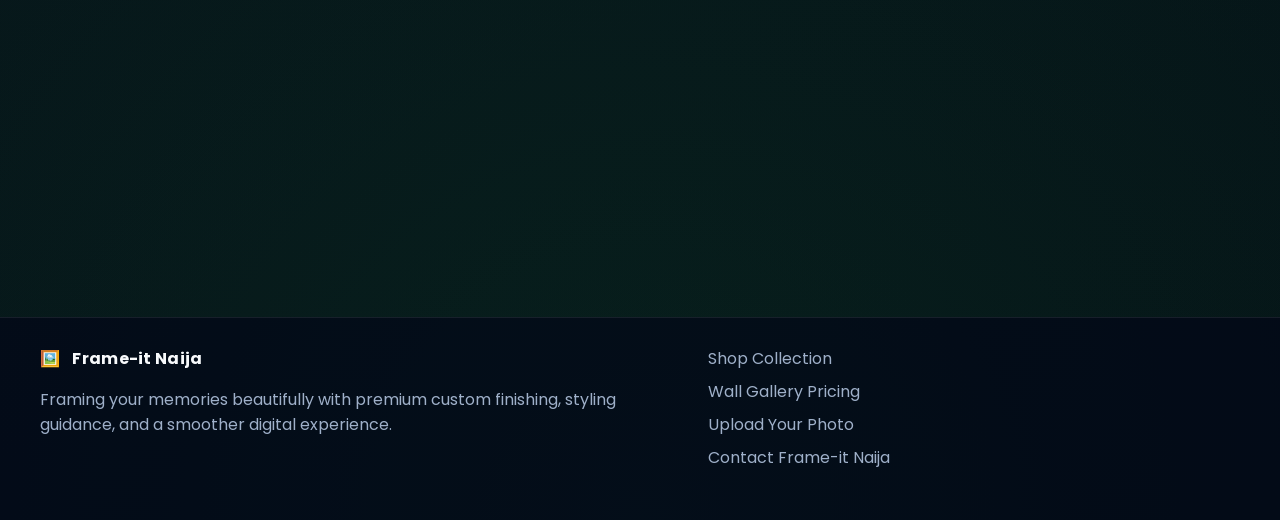
==== commit 02d3d4e1: "Add files via upload" ====
--- a/index.html
+++ b/index.html
@@ -1,1759 +1,1819 @@
-<!DOCTYPE html>
-<html lang="en">
-<head>
-  <meta charset="UTF-8" />
-  <meta name="viewport" content="width=device-width, initial-scale=1.0" />
-  <title>Frame-it Naija | Premium Custom Frames</title>
-  <link rel="preconnect" href="https://fonts.googleapis.com">
-  <link rel="preconnect" href="https://fonts.gstatic.com" crossorigin>
-  <link href="https://fonts.googleapis.com/css2?family=Poppins:wght@300;400;500;600;700;800&display=swap" rel="stylesheet">
-  <style>
-    :root {
-      --bg: #07111f;
-      --bg-soft: #0c1729;
-      --panel: rgba(8, 15, 29, 0.72);
-      --panel-solid: #0f1a2b;
-      --text: #f8fafc;
-      --muted: #9fb0c9;
-      --line: rgba(255,255,255,0.08);
-      --primary: #8b5cf6;
-      --secondary: #ec4899;
-      --accent: #22c55e;
-      --gold: #f59e0b;
-      --danger: #fb7185;
-      --shadow: 0 18px 50px rgba(0,0,0,0.35);
-      --radius-xl: 28px;
-      --radius-lg: 20px;
-      --radius-md: 14px;
-      --max: 1200px;
-    }
-
-    * { box-sizing: border-box; }
-    html { scroll-behavior: smooth; }
-    body {
-      margin: 0;
-      font-family: 'Poppins', sans-serif;
-      color: var(--text);
-      background:
-        radial-gradient(circle at top left, rgba(139,92,246,.22), transparent 30%),
-        radial-gradient(circle at top right, rgba(236,72,153,.18), transparent 28%),
-        radial-gradient(circle at bottom center, rgba(34,197,94,.12), transparent 30%),
-        linear-gradient(145deg, #06101c, #08111d 40%, #030712);
-      overflow-x: hidden;
-    }
-
-    body::before {
-      content: "";
-      position: fixed;
-      inset: 0;
-      pointer-events: none;
-      background-image: linear-gradient(rgba(255,255,255,.03) 1px, transparent 1px), linear-gradient(90deg, rgba(255,255,255,.03) 1px, transparent 1px);
-      background-size: 36px 36px;
-      mask-image: radial-gradient(circle at center, black, transparent 78%);
-      opacity: .45;
-    }
-
-    a { color: inherit; text-decoration: none; }
-    img { max-width: 100%; display: block; }
-    button, input, select, textarea { font: inherit; }
-
-    .topbar {
-      position: sticky;
-      top: 0;
-      z-index: 50;
-      backdrop-filter: blur(16px);
-      background: rgba(3,7,18,.65);
-      border-bottom: 1px solid var(--line);
-    }
-
-    .topbar-inner,
-    .section-wrap,
-    .footer-wrap {
-      width: min(var(--max), calc(100% - 32px));
-      margin: 0 auto;
-    }
-
-    .topbar-inner {
-      display: flex;
-      align-items: center;
-      justify-content: space-between;
-      gap: 18px;
-      min-height: 76px;
-    }
-
-    .brand {
-      display: flex;
-      align-items: center;
-      gap: 12px;
-      font-weight: 700;
-      letter-spacing: .3px;
-    }
-
-    .brand-badge {
-      width: 46px;
-      height: 46px;
-      border-radius: 16px;
-      display: grid;
-      place-items: center;
-      background: linear-gradient(135deg, var(--primary), var(--secondary));
-      box-shadow: 0 12px 30px rgba(139,92,246,.34);
-      font-size: 1.15rem;
-    }
-
-    .desktop-nav {
-      display: flex;
-      flex-wrap: wrap;
-      gap: 10px;
-      align-items: center;
-    }
-
-    .desktop-nav button,
-    .ghost-btn,
-    .chip,
-    .cta,
-    .cart-fab,
-    .icon-btn,
-    .mini-btn {
-      border: 0;
-      cursor: pointer;
-      transition: .28s ease;
-    }
-
-    .desktop-nav button {
-      background: transparent;
-      color: var(--muted);
-      padding: 10px 14px;
-      border-radius: 999px;
-    }
-
-    .desktop-nav button:hover,
-    .desktop-nav button.active-link {
-      color: var(--text);
-      background: rgba(255,255,255,.06);
-    }
-
-    .hero {
-      position: relative;
-      padding: 62px 0 30px;
-    }
-
-    .hero-grid {
-      width: min(var(--max), calc(100% - 32px));
-      margin: 0 auto;
-      display: grid;
-      grid-template-columns: 1.1fr .9fr;
-      gap: 28px;
-      align-items: center;
-    }
-
-    .hero-copy {
-      position: relative;
-      z-index: 1;
-    }
-
-    .eyebrow {
-      display: inline-flex;
-      gap: 8px;
-      align-items: center;
-      padding: 8px 14px;
-      border: 1px solid rgba(255,255,255,.08);
-      border-radius: 999px;
-      background: rgba(255,255,255,.05);
-      color: #d7dff2;
-      font-size: .92rem;
-      margin-bottom: 18px;
-    }
-
-    .hero h1 {
-      margin: 0 0 14px;
-      font-size: clamp(2.3rem, 5vw, 4.7rem);
-      line-height: .96;
-      letter-spacing: -1.6px;
-    }
-
-    .gradient-text {
-      background: linear-gradient(90deg, #fff, #c4b5fd 35%, #f9a8d4 75%, #fde68a);
-      -webkit-background-clip: text;
-      background-clip: text;
-      color: transparent;
-    }
-
-    .hero p {
-      max-width: 640px;
-      color: var(--muted);
-      font-size: 1.02rem;
-      line-height: 1.8;
-      margin: 0 0 24px;
-    }
-
-    .hero-actions {
-      display: flex;
-      flex-wrap: wrap;
-      gap: 12px;
-      margin-bottom: 26px;
-    }
-
-    .cta,
-    .ghost-btn {
-      padding: 13px 18px;
-      border-radius: 999px;
-      font-weight: 600;
-    }
-
-    .cta {
-      color: #fff;
-      background: linear-gradient(135deg, var(--primary), var(--secondary));
-      box-shadow: 0 18px 35px rgba(139,92,246,.3);
-    }
-
-    .cta:hover,
-    .cart-fab:hover,
-    .icon-btn:hover,
-    .mini-btn:hover {
-      transform: translateY(-2px);
-    }
-
-    .ghost-btn {
-      background: rgba(255,255,255,.05);
-      color: var(--text);
-      border: 1px solid rgba(255,255,255,.08);
-    }
-
-    .stats {
-      display: grid;
-      grid-template-columns: repeat(3, minmax(0,1fr));
-      gap: 14px;
-    }
-
-    .stat {
-      background: var(--panel);
-      border: 1px solid var(--line);
-      padding: 16px;
-      border-radius: var(--radius-lg);
-      backdrop-filter: blur(18px);
-      box-shadow: var(--shadow);
-    }
-
-    .stat strong { display: block; font-size: 1.45rem; margin-bottom: 4px; }
-    .stat span { color: var(--muted); font-size: .92rem; }
-
-    .hero-card {
-      position: relative;
-      background: linear-gradient(180deg, rgba(255,255,255,.08), rgba(255,255,255,.03));
-      border: 1px solid rgba(255,255,255,.09);
-      border-radius: 32px;
-      padding: 18px;
-      box-shadow: var(--shadow);
-      overflow: hidden;
-    }
-
-    .hero-showcase {
-      display: grid;
-      gap: 14px;
-    }
-
-    .showcase-main {
-      position: relative;
-      min-height: 430px;
-      border-radius: 24px;
-      overflow: hidden;
-      background: url('https://images.unsplash.com/photo-1505693416388-ac5ce068fe85?auto=format&fit=crop&w=1200&q=80') center/cover;
-    }
-
-    .showcase-main::after {
-      content: "";
-      position: absolute;
-      inset: 0;
-      background: linear-gradient(to top, rgba(3,7,18,.88), rgba(3,7,18,.08) 45%);
-    }
-
-    .showcase-copy {
-      position: absolute;
-      left: 18px;
-      right: 18px;
-      bottom: 18px;
-      z-index: 1;
-      display: flex;
-      flex-direction: column;
-      gap: 8px;
-    }
-
-    .tag {
-      width: fit-content;
-      padding: 7px 12px;
-      border-radius: 999px;
-      background: rgba(255,255,255,.12);
-      border: 1px solid rgba(255,255,255,.12);
-      font-size: .82rem;
-      color: #fff;
-    }
-
-    .showcase-copy h3 { margin: 0; font-size: 1.65rem; }
-    .showcase-copy p { margin: 0; color: #dbe4f2; font-size: .93rem; }
-
-    .showcase-mini-grid {
-      display: grid;
-      grid-template-columns: repeat(2, minmax(0,1fr));
-      gap: 14px;
-    }
-
-    .mini-panel {
-      background: rgba(255,255,255,.05);
-      border: 1px solid rgba(255,255,255,.08);
-      padding: 16px;
-      border-radius: 22px;
-      min-height: 120px;
-    }
-
-    .mini-panel h4 { margin: 0 0 8px; }
-    .mini-panel p { margin: 0; color: var(--muted); font-size: .9rem; line-height: 1.7; }
-
-    .mini-panel strong {
-      color: #fff;
-      display: block;
-      margin-top: 10px;
-      font-size: 1.1rem;
-    }
-
-    .section {
-      padding: 30px 0;
-    }
-
-    .section-wrap {
-      display: grid;
-      gap: 18px;
-    }
-
-    .section-header {
-      display: flex;
-      align-items: end;
-      justify-content: space-between;
-      gap: 16px;
-      flex-wrap: wrap;
-    }
-
-    .section-header h2 {
-      margin: 0;
-      font-size: clamp(1.7rem, 3vw, 2.4rem);
-      letter-spacing: -.6px;
-    }
-
-    .section-header p {
-      margin: 6px 0 0;
-      color: var(--muted);
-      max-width: 720px;
-      line-height: 1.8;
-    }
-
-    .toolbar {
-      display: grid;
-      grid-template-columns: 1.2fr .8fr .8fr;
-      gap: 12px;
-      background: var(--panel);
-      padding: 14px;
-      border-radius: 22px;
-      border: 1px solid var(--line);
-      box-shadow: var(--shadow);
-      backdrop-filter: blur(18px);
-    }
-
-    .field {
-      display: grid;
-      gap: 8px;
-    }
-
-    .field label {
-      font-size: .84rem;
-      color: var(--muted);
-    }
-
-    .input,
-    .select,
-    textarea {
-      width: 100%;
-      background: rgba(255,255,255,.05);
-      border: 1px solid rgba(255,255,255,.08);
-      color: var(--text);
-      border-radius: 14px;
-      padding: 13px 14px;
-      outline: none;
-    }
-
-    .input::placeholder,
-    textarea::placeholder { color: #89a0bf; }
-
-    .chip-row {
-      display: flex;
-      flex-wrap: wrap;
-      gap: 10px;
-    }
-
-    .chip {
-      padding: 10px 14px;
-      border-radius: 999px;
-      background: rgba(255,255,255,.05);
-      color: var(--muted);
-      border: 1px solid rgba(255,255,255,.08);
-    }
-
-    .chip.active-chip,
-    .chip:hover {
-      color: #fff;
-      background: linear-gradient(135deg, rgba(139,92,246,.28), rgba(236,72,153,.22));
-      border-color: rgba(255,255,255,.14);
-    }
-
-    .product-grid {
-      display: grid;
-      grid-template-columns: repeat(auto-fit, minmax(250px, 1fr));
-      gap: 18px;
-    }
-
-    .card {
-      position: relative;
-      overflow: hidden;
-      border-radius: 24px;
-      background: linear-gradient(180deg, rgba(255,255,255,.07), rgba(255,255,255,.03));
-      border: 1px solid rgba(255,255,255,.08);
-      box-shadow: var(--shadow);
-      transition: .3s ease;
-      backdrop-filter: blur(18px);
-    }
-
-    .card:hover {
-      transform: translateY(-7px);
-      border-color: rgba(255,255,255,.16);
-    }
-
-    .card-media {
-      position: relative;
-      height: 240px;
-      overflow: hidden;
-    }
-
-    .card-media img {
-      width: 100%;
-      height: 100%;
-      object-fit: cover;
-      transition: transform .5s ease;
-    }
-
-    .card:hover .card-media img {
-      transform: scale(1.07);
-    }
-
-    .badge-row {
-      position: absolute;
-      top: 12px;
-      left: 12px;
-      right: 12px;
-      display: flex;
-      justify-content: space-between;
-      gap: 10px;
-      z-index: 1;
-    }
-
-    .badge,
-    .rating-pill {
-      padding: 8px 10px;
-      border-radius: 999px;
-      font-size: .78rem;
-      backdrop-filter: blur(12px);
-    }
-
-    .badge {
-      background: rgba(3,7,18,.62);
-      border: 1px solid rgba(255,255,255,.1);
-    }
-
-    .rating-pill {
-      background: rgba(255,255,255,.12);
-      border: 1px solid rgba(255,255,255,.16);
-    }
-
-    .card-body {
-      padding: 16px;
-      display: grid;
-      gap: 12px;
-    }
-
-    .card-top {
-      display: flex;
-      justify-content: space-between;
-      gap: 12px;
-      align-items: start;
-    }
-
-    .card-top h3 {
-      margin: 0;
-      font-size: 1.08rem;
-    }
-
-    .card-top p {
-      margin: 6px 0 0;
-      color: var(--muted);
-      font-size: .88rem;
-      line-height: 1.6;
-    }
-
-    .price {
-      font-size: 1.15rem;
-      font-weight: 700;
-      color: #bef264;
-      white-space: nowrap;
-    }
-
-    .meta-row {
-      display: flex;
-      flex-wrap: wrap;
-      gap: 8px;
-    }
-
-    .meta-pill {
-      padding: 7px 10px;
-      background: rgba(255,255,255,.05);
-      border: 1px solid rgba(255,255,255,.08);
-      border-radius: 999px;
-      color: #d7dff2;
-      font-size: .78rem;
-    }
-
-    .card-actions {
-      display: grid;
-      grid-template-columns: 1fr auto;
-      gap: 10px;
-    }
-
-    .primary-btn,
-    .icon-btn,
-    .mini-btn {
-      border-radius: 14px;
-      color: #fff;
-    }
-
-    .primary-btn {
-      background: linear-gradient(135deg, var(--primary), var(--secondary));
-      padding: 13px 16px;
-      font-weight: 600;
-    }
-
-    .icon-btn,
-    .mini-btn {
-      background: rgba(255,255,255,.06);
-      border: 1px solid rgba(255,255,255,.08);
-      padding: 0 14px;
-    }
-
-    .empty-state {
-      text-align: center;
-      padding: 34px 20px;
-      border: 1px dashed rgba(255,255,255,.13);
-      border-radius: 22px;
-      color: var(--muted);
-      background: rgba(255,255,255,.03);
-    }
-
-    .feature-grid,
-    .info-grid,
-    .two-col,
-    .testimonial-wrap {
-      display: grid;
-      gap: 18px;
-    }
-
-    .feature-grid { grid-template-columns: repeat(auto-fit, minmax(220px, 1fr)); }
-    .info-grid { grid-template-columns: repeat(auto-fit, minmax(260px, 1fr)); }
-    .two-col { grid-template-columns: 1.05fr .95fr; }
-    .testimonial-wrap { grid-template-columns: 1fr 320px; align-items: start; }
-
-    .panel {
-      background: var(--panel);
-      border: 1px solid var(--line);
-      border-radius: 24px;
-      padding: 20px;
-      box-shadow: var(--shadow);
-      backdrop-filter: blur(18px);
-    }
-
-    .feature-card h3,
-    .panel h3,
-    .panel h4 {
-      margin: 0 0 10px;
-    }
-
-    .feature-card p,
-    .panel p,
-    .panel li,
-    .panel td,
-    .panel th {
-      color: var(--muted);
-      line-height: 1.8;
-    }
-
-    .feature-icon {
-      width: 54px;
-      height: 54px;
-      border-radius: 18px;
-      display: grid;
-      place-items: center;
-      background: linear-gradient(135deg, rgba(139,92,246,.22), rgba(236,72,153,.2));
-      font-size: 1.25rem;
-      margin-bottom: 16px;
-    }
-
-    .price-table {
-      overflow: hidden;
-      border-radius: 18px;
-      border: 1px solid rgba(255,255,255,.08);
-    }
-
-    table {
-      width: 100%;
-      border-collapse: collapse;
-      background: rgba(255,255,255,.03);
-    }
-
-    th, td {
-      padding: 14px 16px;
-      text-align: left;
-      border-bottom: 1px solid rgba(255,255,255,.07);
-    }
-
-    th { color: #fff; background: rgba(255,255,255,.05); }
-
-    .quote-box {
-      display: grid;
-      gap: 12px;
-    }
-
-    .quote-result {
-      background: linear-gradient(135deg, rgba(34,197,94,.12), rgba(245,158,11,.08));
-      border: 1px solid rgba(255,255,255,.08);
-      border-radius: 18px;
-      padding: 18px;
-    }
-
-    .quote-price {
-      font-size: 2rem;
-      font-weight: 800;
-      color: #fff;
-      line-height: 1;
-      margin-bottom: 10px;
-    }
-
-    .upload-box {
-      border: 1.4px dashed rgba(255,255,255,.16);
-      border-radius: 24px;
-      padding: 20px;
-      text-align: center;
-      background: linear-gradient(180deg, rgba(255,255,255,.05), rgba(255,255,255,.03));
-    }
-
-    .upload-box.dragover {
-      border-color: rgba(236,72,153,.7);
-      background: rgba(236,72,153,.08);
-    }
-
-    .preview-area {
-      margin-top: 16px;
-      display: none;
-      gap: 16px;
-      align-items: center;
-      justify-content: center;
-      flex-wrap: wrap;
-    }
-
-    .preview-area.active { display: flex; }
-
-    .preview-area img {
-      width: min(100%, 360px);
-      border-radius: 18px;
-      border: 1px solid rgba(255,255,255,.08);
-      object-fit: cover;
-      box-shadow: var(--shadow);
-    }
-
-    .testimonial-card {
-      min-height: 230px;
-      display: grid;
-      gap: 12px;
-      align-content: space-between;
-    }
-
-    .stars { color: #fbbf24; letter-spacing: 1px; }
-
-    .review-controls {
-      display: flex;
-      gap: 10px;
-    }
-
-    .review-controls button {
-      width: 48px;
-      height: 48px;
-      border-radius: 14px;
-    }
-
-    .cart-fab {
-      position: fixed;
-      right: 22px;
-      bottom: 22px;
-      z-index: 60;
-      display: flex;
-      align-items: center;
-      gap: 10px;
-      padding: 14px 16px;
-      border-radius: 999px;
-      color: #fff;
-      background: linear-gradient(135deg, var(--accent), #16a34a);
-      box-shadow: 0 18px 38px rgba(34,197,94,.35);
-      font-weight: 700;
-    }
-
-    .cart-count {
-      min-width: 28px;
-      height: 28px;
-      border-radius: 999px;
-      display: grid;
-      place-items: center;
-      background: rgba(255,255,255,.18);
-      font-size: .85rem;
-    }
-
-    .drawer-backdrop {
-      position: fixed;
-      inset: 0;
-      background: rgba(2,6,23,.6);
-      opacity: 0;
-      visibility: hidden;
-      transition: .3s ease;
-      z-index: 69;
-    }
-
-    .drawer-backdrop.active {
-      opacity: 1;
-      visibility: visible;
-    }
-
-    .cart-drawer {
-      position: fixed;
-      top: 0;
-      right: 0;
-      width: min(420px, 100%);
-      height: 100%;
-      background: #06101c;
-      border-left: 1px solid rgba(255,255,255,.08);
-      padding: 18px;
-      transform: translateX(105%);
-      transition: .36s ease;
-      z-index: 70;
-      display: grid;
-      grid-template-rows: auto auto 1fr auto;
-      gap: 18px;
-      box-shadow: -18px 0 50px rgba(0,0,0,.35);
-    }
-
-    .cart-drawer.active { transform: translateX(0); }
-
-    .cart-head,
-    .cart-summary,
-    .cart-row {
-      display: flex;
-      align-items: center;
-      justify-content: space-between;
-      gap: 12px;
-    }
-
-    .cart-items {
-      overflow: auto;
-      display: grid;
-      align-content: start;
-      gap: 12px;
-      padding-right: 4px;
-    }
-
-    .cart-item {
-      display: grid;
-      grid-template-columns: 72px 1fr auto;
-      gap: 12px;
-      align-items: center;
-      background: rgba(255,255,255,.04);
-      border: 1px solid rgba(255,255,255,.08);
-      border-radius: 18px;
-      padding: 10px;
-    }
-
-    .cart-item img {
-      width: 72px;
-      height: 72px;
-      object-fit: cover;
-      border-radius: 14px;
-    }
-
-    .cart-item h4 {
-      margin: 0 0 3px;
-      font-size: .95rem;
-    }
-
-    .cart-item p {
-      margin: 0;
-      color: var(--muted);
-      font-size: .82rem;
-    }
-
-    .qty-box {
-      display: inline-flex;
-      align-items: center;
-      gap: 8px;
-      margin-top: 8px;
-    }
-
-    .qty-btn {
-      width: 28px;
-      height: 28px;
-      border-radius: 10px;
-      background: rgba(255,255,255,.06);
-      border: 1px solid rgba(255,255,255,.08);
-      color: #fff;
-      cursor: pointer;
-    }
-
-    .cart-footer {
-      display: grid;
-      gap: 12px;
-      border-top: 1px solid rgba(255,255,255,.08);
-      padding-top: 16px;
-    }
-
-    .cart-footer .primary-btn,
-    .cart-footer .ghost-btn {
-      width: 100%;
-      justify-content: center;
-      display: inline-flex;
-      align-items: center;
-    }
-
-    .toast {
-      position: fixed;
-      left: 50%;
-      bottom: 94px;
-      transform: translateX(-50%) translateY(18px);
-      background: rgba(8,15,29,.92);
-      border: 1px solid rgba(255,255,255,.08);
-      color: #fff;
-      padding: 12px 16px;
-      border-radius: 999px;
-      opacity: 0;
-      pointer-events: none;
-      transition: .3s ease;
-      z-index: 80;
-      box-shadow: var(--shadow);
-    }
-
-    .toast.show {
-      opacity: 1;
-      transform: translateX(-50%) translateY(0);
-    }
-
-    .footer {
-      margin-top: 24px;
-      border-top: 1px solid rgba(255,255,255,.08);
-      background: rgba(2,6,23,.66);
-    }
-
-    .footer-wrap {
-      padding: 28px 0 50px;
-      display: grid;
-      grid-template-columns: 1.1fr .9fr;
-      gap: 18px;
-    }
-
-    .footer p,
-    .footer li,
-    .footer a { color: var(--muted); }
-
-    .footer ul {
-      list-style: none;
-      padding: 0;
-      margin: 0;
-      display: grid;
-      gap: 8px;
-    }
-
-    .reveal {
-      opacity: 0;
-      transform: translateY(18px);
-      transition: .6s ease;
-    }
-
-    .reveal.visible {
-      opacity: 1;
-      transform: translateY(0);
-    }
-
-    @media (max-width: 980px) {
-      .hero-grid,
-      .two-col,
-      .testimonial-wrap,
-      .footer-wrap {
-        grid-template-columns: 1fr;
-      }
-
-      .toolbar {
-        grid-template-columns: 1fr;
-      }
-    }
-
-    @media (max-width: 720px) {
-      .desktop-nav {
-        display: none;
-      }
-
-      .stats {
-        grid-template-columns: 1fr;
-      }
-
-      .showcase-mini-grid,
-      .card-actions {
-        grid-template-columns: 1fr;
-      }
-
-      .section {
-        padding: 24px 0;
-      }
-
-      .cart-fab span.label {
-        display: none;
-      }
-    }
-  </style>
-</head>
-<body>
-  <div class="topbar">
-    <div class="topbar-inner">
-      <div class="brand">
-        <div class="brand-badge">🖼️</div>
-        <div>
-          <div>Frame-it Naija</div>
-          <small style="color: var(--muted); font-weight: 500;">Custom frames with premium finish</small>
-        </div>
-      </div>
-
-      <nav class="desktop-nav">
-        <button class="active-link" data-scroll="shop">Shop</button>
-        <button data-scroll="experience">Experience</button>
-        <button data-scroll="pricing">Pricing</button>
-        <button data-scroll="upload">Upload</button>
-        <button data-scroll="reviews">Reviews</button>
-        <button data-scroll="contact">Contact</button>
-      </nav>
-    </div>
-  </div>
-
-  <section class="hero">
-    <div class="hero-grid">
-      <div class="hero-copy reveal">
-        <div class="eyebrow">✨ Abuja-made elegance • Crafted for homes, offices & galleries</div>
-        <h1>Turn your <span class="gradient-text">best moments</span> into statement pieces.</h1>
-        <p>
-          This version gives Frame-it Naija more personality, a premium storefront feel, live pricing interaction,
-          smarter product discovery, a smoother cart experience, and a more memorable customer journey.
-        </p>
-        <div class="hero-actions">
-          <button class="cta" onclick="scrollToSection('shop')">Shop Frames</button>
-          <button class="ghost-btn" onclick="scrollToSection('quote')">Get Instant Quote</button>
-        </div>
-        <div class="stats">
-          <div class="stat">
-            <strong>500+</strong>
-            <span>Frames delivered beautifully</span>
-          </div>
-          <div class="stat">
-            <strong>48hrs</strong>
-            <span>Fast turnaround on select orders</span>
-          </div>
-          <div class="stat">
-            <strong>4.9/5</strong>
-            <span>Happy clients across Abuja</span>
-          </div>
-        </div>
-      </div>
-
-      <div class="hero-card reveal">
-        <div class="hero-showcase">
-          <div class="showcase-main">
-            <div class="showcase-copy">
-              <div class="tag">Signature Gallery Walls</div>
-              <h3>Luxury framing that upgrades your space instantly</h3>
-              <p>Clean finishing, custom layout guidance, and premium frame styling for your walls.</p>
-            </div>
-          </div>
-          <div class="showcase-mini-grid">
-            <div class="mini-panel">
-              <h4>Best Seller</h4>
-              <p>Minimalist black frames remain a top pick for modern homes and studios.</p>
-              <strong>From ₦35,000</strong>
-            </div>
-            <div class="mini-panel">
-              <h4>Interior Styling</h4>
-              <p>Need layout help? We guide you on wall composition so your gallery tells a story.</p>
-              <strong>Consultation available</strong>
-            </div>
-          </div>
-        </div>
-      </div>
-    </div>
-  </section>
-
-  <section class="section" id="shop">
-    <div class="section-wrap">
-      <div class="section-header reveal">
-        <div>
-          <h2>Shop the collection</h2>
-          <p>Now with live search, category filters, sort controls, wishlist hearts, and richer product cards to make the store feel more modern and interactive.</p>
-        </div>
-      </div>
-
-      <div class="toolbar reveal">
-        <div class="field">
-          <label for="searchInput">Search products</label>
-          <input id="searchInput" class="input" type="text" placeholder="Search portrait, wooden, gallery..." />
-        </div>
-        <div class="field">
-          <label for="sortSelect">Sort by</label>
-          <select id="sortSelect" class="select">
-            <option value="featured">Featured</option>
-            <option value="low">Price: Low to High</option>
-            <option value="high">Price: High to Low</option>
-            <option value="rating">Top Rated</option>
-          </select>
-        </div>
-        <div class="field">
-          <label>Quick picks</label>
-          <div class="chip-row">
-            <button class="chip active-chip" data-category="all">All</button>
-            <button class="chip" data-category="portrait">Portrait</button>
-            <button class="chip" data-category="gallery">Gallery</button>
-            <button class="chip" data-category="luxury">Luxury</button>
-          </div>
-        </div>
-      </div>
-
-      <div class="product-grid reveal" id="products"></div>
-      <div id="emptyState" class="empty-state" style="display:none;">No frame matched your search. Try another keyword or switch category.</div>
-    </div>
-  </section>
-
-  <section class="section" id="experience">
-    <div class="section-wrap">
-      <div class="section-header reveal">
-        <div>
-          <h2>Why people choose Frame-it Naija</h2>
-          <p>Instead of plain text lists, this section now feels more like a premium service brand with stronger positioning.</p>
-        </div>
-      </div>
-
-      <div class="feature-grid">
-        <div class="panel feature-card reveal">
-          <div class="feature-icon">🛠️</div>
-          <h3>Custom-crafted finish</h3>
-          <p>Every frame is handled with attention to size, finishing, balance, and visual presentation.</p>
-        </div>
-        <div class="panel feature-card reveal">
-          <div class="feature-icon">🏠</div>
-          <h3>Interior styling support</h3>
-          <p>Not sure what to hang where? Get guidance on layouts that elevate your living room, office, or hallway.</p>
-        </div>
-        <div class="panel feature-card reveal">
-          <div class="feature-icon">⚡</div>
-          <h3>Fast and reliable delivery</h3>
-          <p>Quick processing for ready-to-order options with smooth WhatsApp ordering for convenience.</p>
-        </div>
-        <div class="panel feature-card reveal">
-          <div class="feature-icon">💎</div>
-          <h3>Premium materials</h3>
-          <p>Built to last with a polished feel that makes your memories look expensive and intentional.</p>
-        </div>
-      </div>
-    </div>
-  </section>
-
-  <section class="section" id="pricing">
-    <div class="section-wrap two-col">
-      <div class="panel reveal">
-        <div class="section-header" style="margin-bottom: 14px;">
-          <div>
-            <h2>Wall gallery pricing</h2>
-            <p>Your old price table is still here, but the section now feels cleaner and more premium.</p>
-          </div>
-        </div>
-        <div class="price-table">
-          <table>
-            <thead>
-              <tr>
-                <th>Frames</th>
-                <th>Price</th>
-              </tr>
-            </thead>
-            <tbody>
-              <tr><td>4 Frames</td><td>₦200,000</td></tr>
-              <tr><td>6 Frames</td><td>₦290,000</td></tr>
-              <tr><td>7 Frames</td><td>₦340,000</td></tr>
-              <tr><td>8 Frames</td><td>₦390,000</td></tr>
-              <tr><td>10 Frames</td><td>₦480,000</td></tr>
-              <tr><td>12 Frames</td><td>₦550,000</td></tr>
-            </tbody>
-          </table>
-        </div>
-      </div>
-
-      <div class="panel reveal" id="quote">
-        <h2 style="margin-top: 0;">Instant quote estimator</h2>
-        <p>One major interaction added here: visitors can play with options and instantly see an estimate before messaging you.</p>
-
-        <div class="quote-box">
-          <div class="field">
-            <label for="frameCount">Number of frames</label>
-            <select id="frameCount" class="select">
-              <option value="4">4 frames</option>
-              <option value="6">6 frames</option>
-              <option value="7">7 frames</option>
-              <option value="8">8 frames</option>
-              <option value="10">10 frames</option>
-              <option value="12">12 frames</option>
-            </select>
-          </div>
-          <div class="field">
-            <label for="frameStyle">Style tier</label>
-            <select id="frameStyle" class="select">
-              <option value="1">Classic finish</option>
-              <option value="1.18">Premium finish</option>
-              <option value="1.35">Luxury finish</option>
-            </select>
-          </div>
-          <div class="field">
-            <label for="deliveryZone">Delivery option</label>
-            <select id="deliveryZone" class="select">
-              <option value="0">Pickup</option>
-              <option value="15000">Within Abuja</option>
-              <option value="30000">Outside Abuja</option>
-            </select>
-          </div>
-
-          <div class="quote-result">
-            <div class="quote-price" id="quotePrice">₦200,000</div>
-            <div style="color: var(--muted); line-height: 1.8;" id="quoteText">Estimated for 4 classic frames, pickup option.</div>
-          </div>
-
-          <button class="primary-btn" onclick="sendQuoteToWhatsApp()">Send quote to WhatsApp</button>
-        </div>
-      </div>
-    </div>
-  </section>
-
-  <section class="section" id="upload">
-    <div class="section-wrap two-col">
-      <div class="panel reveal">
-        <h2 style="margin-top: 0;">Upload your photo</h2>
-        <p>Instead of a plain file input, this now feels more guided with drag-and-drop styling and live preview.</p>
-        <div class="upload-box" id="dropZone">
-          <p style="font-size: 1.06rem; margin-top: 0;">Drag and drop your photo here</p>
-          <p style="color: var(--muted); margin-top: -8px;">or click below to browse from your device</p>
-          <input id="fileInput" type="file" accept="image/*" style="display:none;" />
-          <button class="cta" onclick="document.getElementById('fileInput').click()">Choose Photo</button>
-          <div class="preview-area" id="previewArea">
-            <img id="previewImg" alt="Uploaded preview" />
-            <div class="panel" style="max-width: 320px; text-align: left; padding: 16px;">
-              <h4 style="margin-top: 0;">Preview ready</h4>
-              <p style="margin-bottom: 0;">Your image preview is visible here. You can now send it to Frame-it Naija for framing consultation on WhatsApp.</p>
-            </div>
-          </div>
-        </div>
-      </div>
-
-      <div class="panel reveal">
-        <h2 style="margin-top: 0;">Add a new product</h2>
-        <p>This section is cleaner too. Added fields for description, category, and rating so products feel richer when added.</p>
-        <div class="field">
-          <label for="pname">Product name</label>
-          <input id="pname" class="input" placeholder="e.g. Executive Walnut Frame" />
-        </div>
-        <div class="field">
-          <label for="pprice">Price</label>
-          <input id="pprice" class="input" placeholder="e.g. 42000" />
-        </div>
-        <div class="field">
-          <label for="pcategory">Category</label>
-          <select id="pcategory" class="select">
-            <option value="portrait">Portrait</option>
-            <option value="gallery">Gallery</option>
-            <option value="luxury">Luxury</option>
-          </select>
-        </div>
-        <div class="field">
-          <label for="pimg">Image URL</label>
-          <input id="pimg" class="input" placeholder="https://..." />
-        </div>
-        <div class="field">
-          <label for="pdesc">Short description</label>
-          <textarea id="pdesc" rows="4" placeholder="Give the product a short, attractive description"></textarea>
-        </div>
-        <button class="primary-btn" onclick="addProduct()">Add Product</button>
-      </div>
-    </div>
-  </section>
-
-  <section class="section" id="reviews">
-    <div class="section-wrap testimonial-wrap">
-      <div class="panel testimonial-card reveal">
-        <div>
-          <div class="stars" id="reviewStars">★★★★★</div>
-          <h2 id="reviewName" style="margin-bottom: 8px;">Amaka, Abuja</h2>
-          <p id="reviewText">"My gallery wall came out so clean and classy. The finishing looked premium and the arrangement advice helped me a lot."</p>
-        </div>
-        <div class="review-controls">
-          <button class="icon-btn" onclick="changeReview(-1)">←</button>
-          <button class="icon-btn" onclick="changeReview(1)">→</button>
-        </div>
-      </div>
-
-      <div class="panel reveal">
-        <h3 style="margin-top: 0;">What changed here?</h3>
-        <ul style="padding-left: 18px; margin: 0;">
-          <li>A rotating testimonial slider makes the page feel alive.</li>
-          <li>Customers see social proof without the section looking boring.</li>
-          <li>The whole site now guides visitors toward action more intentionally.</li>
-        </ul>
-      </div>
-    </div>
-  </section>
-
-  <section class="section" id="contact">
-    <div class="section-wrap info-grid">
-      <div class="panel reveal">
-        <h2 style="margin-top: 0;">Contact us</h2>
-        <p><strong>Email:</strong> contactframeitnaija@gmail.com</p>
-        <p><strong>Phone:</strong> +2348117417542, +2348140666743</p>
-        <p><strong>Location:</strong> NAF Conference Centre & Suites Kado, Abuja, Nigeria</p>
-      </div>
-      <div class="panel reveal">
-        <h2 style="margin-top: 0;">Need help choosing?</h2>
-        <p>We can guide you on frame style, wall arrangement, portrait sizing, and interior styling direction.</p>
-        <div style="display:flex; gap:10px; flex-wrap:wrap; margin-top: 16px;">
-          <button class="cta" onclick="openWhatsApp('Hello Frame-it Naija, I need help choosing the right frame for my space.')">Chat on WhatsApp</button>
-          <button class="ghost-btn" onclick="scrollToSection('upload')">Upload a Photo</button>
-        </div>
-      </div>
-    </div>
-  </section>
-
-  <footer class="footer">
-    <div class="footer-wrap">
-      <div>
-        <div class="brand" style="margin-bottom: 10px;">
-          <div class="brand-badge">🖼️</div>
-          <div>Frame-it Naija</div>
-        </div>
-        <p>Framing your memories beautifully with premium custom finishing, styling guidance, and a smoother digital experience.</p>
-      </div>
-      <div>
-        <ul>
-          <li><a href="#shop">Shop Collection</a></li>
-          <li><a href="#pricing">Wall Gallery Pricing</a></li>
-          <li><a href="#upload">Upload Your Photo</a></li>
-          <li><a href="#contact">Contact Frame-it Naija</a></li>
-        </ul>
-      </div>
-    </div>
-  </footer>
-
-  <button class="cart-fab" onclick="toggleCart()">
-    <span>🛒</span>
-    <span class="label">Cart</span>
-    <span class="cart-count" id="count">0</span>
-  </button>
-
-  <div class="drawer-backdrop" id="drawerBackdrop" onclick="toggleCart(false)"></div>
-  <aside class="cart-drawer" id="cartDrawer">
-    <div class="cart-head">
-      <div>
-        <h2 style="margin:0;">Your cart</h2>
-        <p style="margin:4px 0 0; color: var(--muted);">Review items before sending your order.</p>
-      </div>
-      <button class="icon-btn" style="height:48px;" onclick="toggleCart(false)">✕</button>
-    </div>
-
-    <div class="cart-summary panel" style="padding: 14px 16px; border-radius: 18px;">
-      <div>
-        <div style="font-size: .88rem; color: var(--muted);">Items</div>
-        <strong id="summaryItems">0 selected</strong>
-      </div>
-      <div style="text-align:right;">
-        <div style="font-size: .88rem; color: var(--muted);">Total</div>
-        <strong id="total">₦0</strong>
-      </div>
-    </div>
-
-    <div class="cart-items" id="items">
-      <div class="empty-state">Your cart is empty for now.</div>
-    </div>
-
-    <div class="cart-footer">
-      <button class="primary-btn" onclick="order()">Order via WhatsApp</button>
-      <button class="ghost-btn" onclick="clearCart()">Clear cart</button>
-    </div>
-  </aside>
-
-  <div class="toast" id="toast">Added to cart</div>
-
-  <script>
-    const products = [
-      {
-        id: 1,
-        name: 'Portrait Frame',
-        price: 25000,
-        category: 'portrait',
-        rating: 4.8,
-        img: 'https://images.unsplash.com/photo-1519710164239-da123dc03ef4?auto=format&fit=crop&w=900&q=80',
-        desc: 'A neat portrait-ready frame for family and studio shots.',
-        tag: 'Best for portraits',
-        size: 'Medium'
-      },
-      {
-        id: 2,
-        name: 'Wall Gallery',
-        price: 45000,
-        category: 'gallery',
-        rating: 4.9,
-        img: 'https://images.unsplash.com/photo-1505691723518-36a5ac3be353?auto=format&fit=crop&w=900&q=80',
-        desc: 'A striking arrangement for statement walls and storytelling displays.',
-        tag: 'Statement wall',
-        size: 'Set'
-      },
-      {
-        id: 3,
-        name: 'Modern Black Frame',
-        price: 35000,
-        category: 'portrait',
-        rating: 4.7,
-        img: 'https://images.unsplash.com/photo-1524758631624-e2822e304c36?auto=format&fit=crop&w=900&q=80',
-        desc: 'A sleek dark finish that suits modern interiors beautifully.',
-        tag: 'Modern look',
-        size: 'Large'
-      },
-      {
-        id: 4,
-        name: 'Luxury Gold Frame',
-        price: 55000,
-        category: 'luxury',
-        rating: 4.9,
-        img: 'https://images.unsplash.com/photo-1505691938895-1758d7feb511?auto=format&fit=crop&w=900&q=80',
-        desc: 'Elegant gold finishing for premium spaces and standout portraits.',
-        tag: 'Luxury finish',
-        size: 'Medium'
-      },
-      {
-        id: 5,
-        name: 'Classic Wooden Frame',
-        price: 28000,
-        category: 'portrait',
-        rating: 4.6,
-        img: 'https://images.unsplash.com/photo-1492724441997-5dc865305da7?auto=format&fit=crop&w=900&q=80',
-        desc: 'Warm wooden tones for timeless, homely display styling.',
-        tag: 'Warm interior',
-        size: 'Medium'
-      },
-      {
-        id: 6,
-        name: 'Minimalist Frame Set',
-        price: 40000,
-        category: 'gallery',
-        rating: 4.8,
-        img: 'https://images.unsplash.com/photo-1484101403633-562f891dc89a?auto=format&fit=crop&w=900&q=80',
-        desc: 'Perfect for clean gallery arrangements with a simple luxury feel.',
-        tag: 'Minimal luxury',
-        size: 'Set'
-      },
-      {
-        id: 7,
-        name: 'Art Canvas Frame',
-        price: 65000,
-        category: 'luxury',
-        rating: 5.0,
-        img: 'https://images.unsplash.com/photo-1493666438817-866a91353ca9?auto=format&fit=crop&w=900&q=80',
-        desc: 'A polished canvas-ready option for art lovers and bold decorators.',
-        tag: 'Canvas premium',
-        size: 'Large'
-      },
-      {
-        id: 8,
-        name: 'Frameless Glass Frame',
-        price: 30000,
-        category: 'portrait',
-        rating: 4.5,
-        img: 'https://images.unsplash.com/photo-1500530855697-b586d89ba3ee?auto=format&fit=crop&w=900&q=80',
-        desc: 'Light, clean, and modern with a floating visual presentation.',
-        tag: 'Clean display',
-        size: 'Medium'
-      },
-      {
-        id: 9,
-        name: 'Premium White Frame',
-        price: 38000,
-        category: 'portrait',
-        rating: 4.8,
-        img: 'https://images.unsplash.com/photo-1505692794403-35fcbf9e9b1a?auto=format&fit=crop&w=900&q=80',
-        desc: 'Bright and elegant, great for weddings, baby photos, and studio work.',
-        tag: 'Bright finish',
-        size: 'Medium'
-      },
-      {
-        id: 10,
-        name: 'Gallery Wall Set Deluxe',
-        price: 70000,
-        category: 'gallery',
-        rating: 5.0,
-        img: 'https://images.unsplash.com/photo-1472220625704-91e1462799b2?auto=format&fit=crop&w=900&q=80',
-        desc: 'A premium full gallery set for homes, offices, and upscale spaces.',
-        tag: 'Top seller',
-        size: 'Deluxe Set'
-      }
-    ];
-
-    const testimonials = [
-      {
-        name: 'Amaka, Abuja',
-        text: '"My gallery wall came out so clean and classy. The finishing looked premium and the arrangement advice helped me a lot."',
-        stars: '★★★★★'
-      },
-      {
-        name: 'Daniel, Gwarinpa',
-        text: '"The frame quality was honestly better than I expected. It made my office look more intentional instantly."',
-        stars: '★★★★★'
-      },
-      {
-        name: 'Zainab, Wuse 2',
-        text: '"Fast response, smooth order process, and the final result looked expensive. I love it."',
-        stars: '★★★★★'
-      }
-    ];
-
-    let selectedCategory = 'all';
-    let cart = [];
-    let reviewIndex = 0;
-    const wishlisted = new Set();
-
-    const priceGuide = {
-      4: 200000,
-      6: 290000,
-      7: 340000,
-      8: 390000,
-      10: 480000,
-      12: 550000
-    };
-
-    const formatNaira = (value) => `₦${Number(value).toLocaleString('en-NG')}`;
-
-    function renderProducts() {
-      const grid = document.getElementById('products');
-      const searchTerm = document.getElementById('searchInput').value.trim().toLowerCase();
-      const sortValue = document.getElementById('sortSelect').value;
-
-      let filtered = products.filter((product) => {
-        const matchesCategory = selectedCategory === 'all' || product.category === selectedCategory;
-        const matchesSearch = [product.name, product.desc, product.tag, product.category].join(' ').toLowerCase().includes(searchTerm);
-        return matchesCategory && matchesSearch;
-      });
-
-      if (sortValue === 'low') filtered.sort((a, b) => a.price - b.price);
-      if (sortValue === 'high') filtered.sort((a, b) => b.price - a.price);
-      if (sortValue === 'rating') filtered.sort((a, b) => b.rating - a.rating);
-
-      grid.innerHTML = '';
-      document.getElementById('emptyState').style.display = filtered.length ? 'none' : 'block';
-
-      filtered.forEach((product) => {
-        const isWishlisted = wishlisted.has(product.id);
-        grid.innerHTML += `
-          <article class="card">
-            <div class="card-media">
-              <img src="${product.img}" alt="${product.name}">
-              <div class="badge-row">
-                <span class="badge">${product.tag}</span>
-                <span class="rating-pill">⭐ ${product.rating}</span>
-              </div>
-            </div>
-            <div class="card-body">
-              <div class="card-top">
-                <div>
-                  <h3>${product.name}</h3>
-                  <p>${product.desc}</p>
-                </div>
-                <div class="price">${formatNaira(product.price)}</div>
-              </div>
-              <div class="meta-row">
-                <span class="meta-pill">${product.category}</span>
-                <span class="meta-pill">${product.size}</span>
-              </div>
-              <div class="card-actions">
-                <button class="primary-btn" onclick="addToCart(${product.id})">Add to cart</button>
-                <button class="icon-btn" onclick="toggleWishlist(${product.id})" title="Save item">${isWishlisted ? '♥' : '♡'}</button>
-              </div>
-            </div>
-          </article>
-        `;
-      });
-    }
-
-    function toggleWishlist(id) {
-      if (wishlisted.has(id)) {
-        wishlisted.delete(id);
-        showToast('Removed from wishlist');
-      } else {
-        wishlisted.add(id);
-        showToast('Saved to wishlist');
-      }
-      renderProducts();
-    }
-
-    function addToCart(id) {
-      const product = products.find((item) => item.id === id);
-      const existing = cart.find((item) => item.id === id);
-      if (existing) {
-        existing.qty += 1;
-      } else {
-        cart.push({ ...product, qty: 1 });
-      }
-      updateCart();
-      showToast(`${product.name} added to cart`);
-    }
-
-    function updateQty(id, change) {
-      const item = cart.find((entry) => entry.id === id);
-      if (!item) return;
-      item.qty += change;
-      if (item.qty <= 0) {
-        cart = cart.filter((entry) => entry.id !== id);
-      }
-      updateCart();
-    }
-
-    function clearCart() {
-      cart = [];
-      updateCart();
-      showToast('Cart cleared');
-    }
-
-    function updateCart() {
-      const itemsEl = document.getElementById('items');
-      const totalEl = document.getElementById('total');
-      const countEl = document.getElementById('count');
-      const summaryItems = document.getElementById('summaryItems');
-
-      const itemCount = cart.reduce((sum, item) => sum + item.qty, 0);
-      const total = cart.reduce((sum, item) => sum + (item.price * item.qty), 0);
-
-      countEl.textContent = itemCount;
-      summaryItems.textContent = `${itemCount} selected`;
-      totalEl.textContent = formatNaira(total);
-
-      if (!cart.length) {
-        itemsEl.innerHTML = '<div class="empty-state">Your cart is empty for now.</div>';
-        return;
-      }
-
-      itemsEl.innerHTML = cart.map((item) => `
-        <div class="cart-item">
-          <img src="${item.img}" alt="${item.name}">
-          <div>
-            <h4>${item.name}</h4>
-            <p>${formatNaira(item.price)} each</p>
-            <div class="qty-box">
-              <button class="qty-btn" onclick="updateQty(${item.id}, -1)">−</button>
-              <span>${item.qty}</span>
-              <button class="qty-btn" onclick="updateQty(${item.id}, 1)">+</button>
-            </div>
-          </div>
-          <strong>${formatNaira(item.price * item.qty)}</strong>
-        </div>
-      `).join('');
-    }
-
-    function toggleCart(force) {
-      const drawer = document.getElementById('cartDrawer');
-      const backdrop = document.getElementById('drawerBackdrop');
-      const shouldOpen = typeof force === 'boolean' ? force : !drawer.classList.contains('active');
-      drawer.classList.toggle('active', shouldOpen);
-      backdrop.classList.toggle('active', shouldOpen);
-    }
-
-    function order() {
-      if (!cart.length) {
-        showToast('Add something to cart first');
-        return;
-      }
-
-      let total = 0;
-      let msg = 'Hello Frame-it Naija, I want to order:%0A%0A';
-      cart.forEach((item) => {
-        total += item.price * item.qty;
-        msg += `- ${item.name} x${item.qty} = ${formatNaira(item.price * item.qty)}%0A`;
-      });
-      msg += `%0ATotal: ${formatNaira(total)}`;
-
-      window.open(`https://wa.me/2348117417542?text=${msg}`, '_blank');
-    }
-
-    function openWhatsApp(message) {
-      window.open(`https://wa.me/2348117417542?text=${encodeURIComponent(message)}`, '_blank');
-    }
-
-    function updateQuote() {
-      const count = Number(document.getElementById('frameCount').value);
-      const styleMultiplier = Number(document.getElementById('frameStyle').value);
-      const delivery = Number(document.getElementById('deliveryZone').value);
-      const base = priceGuide[count] || 200000;
-      const total = Math.round((base * styleMultiplier) + delivery);
-
-      document.getElementById('quotePrice').textContent = formatNaira(total);
-
-      const styleText = document.getElementById('frameStyle').selectedOptions[0].text;
-      const deliveryText = document.getElementById('deliveryZone').selectedOptions[0].text;
-      document.getElementById('quoteText').textContent = `Estimated for ${count} frames, ${styleText.toLowerCase()}, ${deliveryText.toLowerCase()} option.`;
-    }
-
-    function sendQuoteToWhatsApp() {
-      const quote = document.getElementById('quotePrice').textContent;
-      const count = document.getElementById('frameCount').value;
-      const style = document.getElementById('frameStyle').selectedOptions[0].text;
-      const delivery = document.getElementById('deliveryZone').selectedOptions[0].text;
-      const message = `Hello Frame-it Naija, I got an estimate on your website. Quote: ${quote}. Details: ${count} frames, ${style}, ${delivery}.`;
-      openWhatsApp(message);
-    }
-
-    function changeReview(direction) {
-      reviewIndex = (reviewIndex + direction + testimonials.length) % testimonials.length;
-      const review = testimonials[reviewIndex];
-      document.getElementById('reviewName').textContent = review.name;
-      document.getElementById('reviewText').textContent = review.text;
-      document.getElementById('reviewStars').textContent = review.stars;
-    }
-
-    function addProduct() {
-      const name = document.getElementById('pname').value.trim();
-      const price = Number(document.getElementById('pprice').value.trim());
-      const category = document.getElementById('pcategory').value;
-      const img = document.getElementById('pimg').value.trim();
-      const desc = document.getElementById('pdesc').value.trim();
-
-      if (!name || !price || !img || !desc) {
-        showToast('Complete all product fields first');
-        return;
-      }
-
-      products.unshift({
-        id: Date.now(),
-        name,
-        price,
-        category,
-        rating: 4.8,
-        img,
-        desc,
-        tag: 'New arrival',
-        size: 'Custom'
-      });
-
-      ['pname', 'pprice', 'pimg', 'pdesc'].forEach((id) => document.getElementById(id).value = '');
-      document.getElementById('pcategory').value = 'portrait';
-      renderProducts();
-      showToast('New product added');
-      scrollToSection('shop');
-    }
-
-    function showToast(message) {
-      const toast = document.getElementById('toast');
-      toast.textContent = message;
-      toast.classList.add('show');
-      clearTimeout(showToast.timer);
-      showToast.timer = setTimeout(() => toast.classList.remove('show'), 2200);
-    }
-
-    function scrollToSection(id) {
-      document.getElementById(id).scrollIntoView({ behavior: 'smooth', block: 'start' });
-    }
-
-    document.querySelectorAll('[data-scroll]').forEach((button) => {
-      button.addEventListener('click', () => {
-        document.querySelectorAll('[data-scroll]').forEach((btn) => btn.classList.remove('active-link'));
-        button.classList.add('active-link');
-        scrollToSection(button.dataset.scroll);
-      });
-    });
-
-    document.getElementById('searchInput').addEventListener('input', renderProducts);
-    document.getElementById('sortSelect').addEventListener('change', renderProducts);
-
-    document.querySelectorAll('[data-category]').forEach((chip) => {
-      chip.addEventListener('click', () => {
-        selectedCategory = chip.dataset.category;
-        document.querySelectorAll('[data-category]').forEach((c) => c.classList.remove('active-chip'));
-        chip.classList.add('active-chip');
-        renderProducts();
-      });
-    });
-
-    ['frameCount', 'frameStyle', 'deliveryZone'].forEach((id) => {
-      document.getElementById(id).addEventListener('change', updateQuote);
-    });
-
-    const fileInput = document.getElementById('fileInput');
-    const dropZone = document.getElementById('dropZone');
-    const previewArea = document.getElementById('previewArea');
-    const previewImg = document.getElementById('previewImg');
-
-    function handleFile(file) {
-      if (!file || !file.type.startsWith('image/')) {
-        showToast('Please choose an image file');
-        return;
-      }
-      previewImg.src = URL.createObjectURL(file);
-      previewArea.classList.add('active');
-      showToast('Photo uploaded successfully');
-    }
-
-    fileInput.addEventListener('change', (e) => handleFile(e.target.files[0]));
-
-    ['dragenter', 'dragover'].forEach((eventName) => {
-      dropZone.addEventListener(eventName, (e) => {
-        e.preventDefault();
-        dropZone.classList.add('dragover');
-      });
-    });
-
-    ['dragleave', 'drop'].forEach((eventName) => {
-      dropZone.addEventListener(eventName, (e) => {
-        e.preventDefault();
-        dropZone.classList.remove('dragover');
-      });
-    });
-
-    dropZone.addEventListener('drop', (e) => {
-      const file = e.dataTransfer.files[0];
-      handleFile(file);
-    });
-
-    const observer = new IntersectionObserver((entries) => {
-      entries.forEach((entry) => {
-        if (entry.isIntersecting) entry.target.classList.add('visible');
-      });
-    }, { threshold: 0.15 });
-
-    document.querySelectorAll('.reveal').forEach((item) => observer.observe(item));
-
-    renderProducts();
-    updateCart();
-    updateQuote();
-
-    setInterval(() => changeReview(1), 5500);
-  </script>
-</body>
-</html>
+<!DOCTYPE html>
+<html lang="en">
+<head>
+  <meta charset="UTF-8" />
+  <meta name="viewport" content="width=device-width, initial-scale=1.0" />
+  <title>Frame-it Naija | Premium Custom Frames</title>
+  <link rel="icon" type="image/png" href="frame-it-naija-logo-index.png" />
+  <link rel="preconnect" href="https://fonts.googleapis.com">
+  <link rel="preconnect" href="https://fonts.gstatic.com" crossorigin>
+  <link href="https://fonts.googleapis.com/css2?family=Poppins:wght@300;400;500;600;700;800&display=swap" rel="stylesheet">
+  <style>
+    :root {
+      --bg: #07111f;
+      --bg-soft: #0c1729;
+      --panel: rgba(8, 15, 29, 0.72);
+      --panel-solid: #0f1a2b;
+      --text: #f8fafc;
+      --muted: #9fb0c9;
+      --line: rgba(255,255,255,0.08);
+      --primary: #8b5cf6;
+      --secondary: #ec4899;
+      --accent: #22c55e;
+      --gold: #f59e0b;
+      --danger: #fb7185;
+      --shadow: 0 18px 50px rgba(0,0,0,0.35);
+      --radius-xl: 28px;
+      --radius-lg: 20px;
+      --radius-md: 14px;
+      --max: 1200px;
+    }
+
+    * { box-sizing: border-box; }
+    html { scroll-behavior: smooth; }
+    body {
+      margin: 0;
+      font-family: 'Poppins', sans-serif;
+      color: var(--text);
+      background:
+        radial-gradient(circle at top left, rgba(139,92,246,.22), transparent 30%),
+        radial-gradient(circle at top right, rgba(236,72,153,.18), transparent 28%),
+        radial-gradient(circle at bottom center, rgba(34,197,94,.12), transparent 30%),
+        linear-gradient(145deg, #06101c, #08111d 40%, #030712);
+      overflow-x: hidden;
+    }
+
+    body::before {
+      content: "";
+      position: fixed;
+      inset: 0;
+      pointer-events: none;
+      background-image: linear-gradient(rgba(255,255,255,.03) 1px, transparent 1px), linear-gradient(90deg, rgba(255,255,255,.03) 1px, transparent 1px);
+      background-size: 36px 36px;
+      mask-image: radial-gradient(circle at center, black, transparent 78%);
+      opacity: .45;
+    }
+
+    a { color: inherit; text-decoration: none; }
+    img { max-width: 100%; display: block; }
+    button, input, select, textarea { font: inherit; }
+
+    .topbar {
+      position: sticky;
+      top: 0;
+      z-index: 50;
+      backdrop-filter: blur(16px);
+      background: rgba(3,7,18,.65);
+      border-bottom: 1px solid var(--line);
+    }
+
+    .topbar-inner,
+    .section-wrap,
+    .footer-wrap {
+      width: min(var(--max), calc(100% - 32px));
+      margin: 0 auto;
+    }
+
+    .topbar-inner {
+      display: flex;
+      align-items: center;
+      justify-content: space-between;
+      gap: 18px;
+      min-height: 76px;
+    }
+
+    .brand {
+      display: flex;
+      align-items: center;
+      gap: 12px;
+      font-weight: 700;
+      letter-spacing: .3px;
+    }
+
+    .brand-logo {
+      width: 230px;
+      height: 70px;
+      object-fit: contain;
+      object-position: center;
+      border-radius: 0;
+      box-shadow: none;
+    }
+
+    .desktop-nav {
+      display: flex;
+      flex-wrap: wrap;
+      gap: 10px;
+      align-items: center;
+    }
+
+    .desktop-nav button,
+    .ghost-btn,
+    .chip,
+    .cta,
+    .cart-fab,
+    .icon-btn,
+    .mini-btn {
+      border: 0;
+      cursor: pointer;
+      transition: .28s ease;
+    }
+
+    .desktop-nav button {
+      background: transparent;
+      color: var(--muted);
+      padding: 10px 14px;
+      border-radius: 999px;
+    }
+
+    .desktop-nav button:hover,
+    .desktop-nav button.active-link {
+      color: var(--text);
+      background: rgba(255,255,255,.06);
+    }
+
+    .hero {
+      position: relative;
+      padding: 62px 0 30px;
+    }
+
+    .hero-grid {
+      width: min(var(--max), calc(100% - 32px));
+      margin: 0 auto;
+      display: grid;
+      grid-template-columns: 1.1fr .9fr;
+      gap: 28px;
+      align-items: center;
+    }
+
+    .hero-copy {
+      position: relative;
+      z-index: 1;
+    }
+
+    .eyebrow {
+      display: inline-flex;
+      gap: 8px;
+      align-items: center;
+      padding: 8px 14px;
+      border: 1px solid rgba(255,255,255,.08);
+      border-radius: 999px;
+      background: rgba(255,255,255,.05);
+      color: #d7dff2;
+      font-size: .92rem;
+      margin-bottom: 18px;
+    }
+
+    .hero h1 {
+      margin: 0 0 14px;
+      font-size: clamp(2.3rem, 5vw, 4.7rem);
+      line-height: .96;
+      letter-spacing: -1.6px;
+    }
+
+    .gradient-text {
+      background: linear-gradient(90deg, #fff, #c4b5fd 35%, #f9a8d4 75%, #fde68a);
+      -webkit-background-clip: text;
+      background-clip: text;
+      color: transparent;
+    }
+
+    .hero p {
+      max-width: 640px;
+      color: var(--muted);
+      font-size: 1.02rem;
+      line-height: 1.8;
+      margin: 0 0 24px;
+    }
+
+    .hero-actions {
+      display: flex;
+      flex-wrap: wrap;
+      gap: 12px;
+      margin-bottom: 26px;
+    }
+
+    .cta,
+    .ghost-btn {
+      padding: 13px 18px;
+      border-radius: 999px;
+      font-weight: 600;
+    }
+
+    .cta {
+      color: #fff;
+      background: linear-gradient(135deg, var(--primary), var(--secondary));
+      box-shadow: 0 18px 35px rgba(139,92,246,.3);
+    }
+
+    .cta:hover,
+    .cart-fab:hover,
+    .icon-btn:hover,
+    .mini-btn:hover {
+      transform: translateY(-2px);
+    }
+
+    .ghost-btn {
+      background: rgba(255,255,255,.05);
+      color: var(--text);
+      border: 1px solid rgba(255,255,255,.08);
+    }
+
+    .stats {
+      display: grid;
+      grid-template-columns: repeat(3, minmax(0,1fr));
+      gap: 14px;
+    }
+
+    .stat {
+      background: var(--panel);
+      border: 1px solid var(--line);
+      padding: 16px;
+      border-radius: var(--radius-lg);
+      backdrop-filter: blur(18px);
+      box-shadow: var(--shadow);
+    }
+
+    .stat strong { display: block; font-size: 1.45rem; margin-bottom: 4px; }
+    .stat span { color: var(--muted); font-size: .92rem; }
+
+    .hero-card {
+      position: relative;
+      background: linear-gradient(180deg, rgba(255,255,255,.08), rgba(255,255,255,.03));
+      border: 1px solid rgba(255,255,255,.09);
+      border-radius: 32px;
+      padding: 18px;
+      box-shadow: var(--shadow);
+      overflow: hidden;
+    }
+
+    .hero-showcase {
+      display: grid;
+      gap: 14px;
+    }
+
+    .showcase-main {
+      position: relative;
+      min-height: 430px;
+      border-radius: 24px;
+      overflow: hidden;
+      background: url('images/frame-it-23.jpeg') center/cover;
+    }
+
+    .showcase-main::after {
+      content: "";
+      position: absolute;
+      inset: 0;
+      background: linear-gradient(to top, rgba(3,7,18,.88), rgba(3,7,18,.08) 45%);
+    }
+
+    .showcase-copy {
+      position: absolute;
+      left: 18px;
+      right: 18px;
+      bottom: 18px;
+      z-index: 1;
+      display: flex;
+      flex-direction: column;
+      gap: 8px;
+    }
+
+    .tag {
+      width: fit-content;
+      padding: 7px 12px;
+      border-radius: 999px;
+      background: rgba(255,255,255,.12);
+      border: 1px solid rgba(255,255,255,.12);
+      font-size: .82rem;
+      color: #fff;
+    }
+
+    .showcase-copy h3 { margin: 0; font-size: 1.65rem; }
+    .showcase-copy p { margin: 0; color: #dbe4f2; font-size: .93rem; }
+
+    .showcase-mini-grid {
+      display: grid;
+      grid-template-columns: repeat(2, minmax(0,1fr));
+      gap: 14px;
+    }
+
+    .mini-panel {
+      background: rgba(255,255,255,.05);
+      border: 1px solid rgba(255,255,255,.08);
+      padding: 16px;
+      border-radius: 22px;
+      min-height: 120px;
+    }
+
+    .mini-panel h4 { margin: 0 0 8px; }
+    .mini-panel p { margin: 0; color: var(--muted); font-size: .9rem; line-height: 1.7; }
+
+    .mini-panel strong {
+      color: #fff;
+      display: block;
+      margin-top: 10px;
+      font-size: 1.1rem;
+    }
+
+    .section {
+      padding: 30px 0;
+    }
+
+    .section-wrap {
+      display: grid;
+      gap: 18px;
+    }
+
+    .section-header {
+      display: flex;
+      align-items: end;
+      justify-content: space-between;
+      gap: 16px;
+      flex-wrap: wrap;
+    }
+
+    .section-header h2 {
+      margin: 0;
+      font-size: clamp(1.7rem, 3vw, 2.4rem);
+      letter-spacing: -.6px;
+    }
+
+    .section-header p {
+      margin: 6px 0 0;
+      color: var(--muted);
+      max-width: 720px;
+      line-height: 1.8;
+    }
+
+    .toolbar {
+      display: grid;
+      grid-template-columns: 1.2fr .8fr .8fr;
+      gap: 12px;
+      background: var(--panel);
+      padding: 14px;
+      border-radius: 22px;
+      border: 1px solid var(--line);
+      box-shadow: var(--shadow);
+      backdrop-filter: blur(18px);
+    }
+
+    .field {
+      display: grid;
+      gap: 8px;
+    }
+
+    .field label {
+      font-size: .84rem;
+      color: var(--muted);
+    }
+
+    .input,
+    .select,
+    textarea {
+      width: 100%;
+      background: rgba(255,255,255,.05);
+      border: 1px solid rgba(255,255,255,.08);
+      color: var(--text);
+      border-radius: 14px;
+      padding: 13px 14px;
+      outline: none;
+    }
+
+    .input::placeholder,
+    textarea::placeholder { color: #89a0bf; }
+
+    .chip-row {
+      display: flex;
+      flex-wrap: wrap;
+      gap: 10px;
+    }
+
+    .chip {
+      padding: 10px 14px;
+      border-radius: 999px;
+      background: rgba(255,255,255,.05);
+      color: var(--muted);
+      border: 1px solid rgba(255,255,255,.08);
+    }
+
+    .chip.active-chip,
+    .chip:hover {
+      color: #fff;
+      background: linear-gradient(135deg, rgba(139,92,246,.28), rgba(236,72,153,.22));
+      border-color: rgba(255,255,255,.14);
+    }
+
+    .product-grid {
+      display: grid;
+      grid-template-columns: repeat(auto-fit, minmax(250px, 1fr));
+      gap: 18px;
+    }
+
+    .card {
+      position: relative;
+      overflow: hidden;
+      border-radius: 24px;
+      background: linear-gradient(180deg, rgba(255,255,255,.07), rgba(255,255,255,.03));
+      border: 1px solid rgba(255,255,255,.08);
+      box-shadow: var(--shadow);
+      transition: .3s ease;
+      backdrop-filter: blur(18px);
+    }
+
+    .card:hover {
+      transform: translateY(-7px);
+      border-color: rgba(255,255,255,.16);
+    }
+
+    .card-media {
+      position: relative;
+      height: 240px;
+      overflow: hidden;
+    }
+
+    .card-media img {
+      width: 100%;
+      height: 100%;
+      object-fit: contain;
+      transition: transform .5s ease;
+    }
+
+    .card:hover .card-media img {
+      transform: scale(1.07);
+    }
+
+    .badge-row {
+      position: absolute;
+      top: 12px;
+      left: 12px;
+      right: 12px;
+      display: flex;
+      justify-content: space-between;
+      gap: 10px;
+      z-index: 1;
+    }
+
+    .badge,
+    .rating-pill {
+      padding: 8px 10px;
+      border-radius: 999px;
+      font-size: .78rem;
+      backdrop-filter: blur(12px);
+    }
+
+    .badge {
+      background: rgba(3,7,18,.62);
+      border: 1px solid rgba(255,255,255,.1);
+    }
+
+    .rating-pill {
+      background: rgba(255,255,255,.12);
+      border: 1px solid rgba(255,255,255,.16);
+    }
+
+    .card-body {
+      padding: 16px;
+      display: grid;
+      gap: 12px;
+    }
+
+    .card-top {
+      display: flex;
+      justify-content: space-between;
+      gap: 12px;
+      align-items: start;
+    }
+
+    .card-top h3 {
+      margin: 0;
+      font-size: 1.08rem;
+    }
+
+    .card-top p {
+      margin: 6px 0 0;
+      color: var(--muted);
+      font-size: .88rem;
+      line-height: 1.6;
+    }
+
+    .price {
+      font-size: 1.15rem;
+      font-weight: 700;
+      color: #bef264;
+      white-space: nowrap;
+    }
+
+    .meta-row {
+      display: flex;
+      flex-wrap: wrap;
+      gap: 8px;
+    }
+
+    .meta-pill {
+      padding: 7px 10px;
+      background: rgba(255,255,255,.05);
+      border: 1px solid rgba(255,255,255,.08);
+      border-radius: 999px;
+      color: #d7dff2;
+      font-size: .78rem;
+    }
+
+    .card-actions {
+      display: grid;
+      grid-template-columns: 1fr auto;
+      gap: 10px;
+    }
+
+    .primary-btn,
+    .icon-btn,
+    .mini-btn {
+      border-radius: 14px;
+      color: #fff;
+    }
+
+    .primary-btn {
+      background: linear-gradient(135deg, var(--primary), var(--secondary));
+      padding: 13px 16px;
+      font-weight: 600;
+    }
+
+    .icon-btn,
+    .mini-btn {
+      background: rgba(255,255,255,.06);
+      border: 1px solid rgba(255,255,255,.08);
+      padding: 0 14px;
+    }
+
+    .empty-state {
+      text-align: center;
+      padding: 34px 20px;
+      border: 1px dashed rgba(255,255,255,.13);
+      border-radius: 22px;
+      color: var(--muted);
+      background: rgba(255,255,255,.03);
+    }
+
+    .feature-grid,
+    .info-grid,
+    .two-col,
+    .testimonial-wrap {
+      display: grid;
+      gap: 18px;
+    }
+
+    .feature-grid { grid-template-columns: repeat(auto-fit, minmax(220px, 1fr)); }
+    .info-grid { grid-template-columns: repeat(auto-fit, minmax(260px, 1fr)); }
+    .two-col { grid-template-columns: 1.05fr .95fr; }
+    .testimonial-wrap { grid-template-columns: 1fr 320px; align-items: start; }
+
+    .panel {
+      background: var(--panel);
+      border: 1px solid var(--line);
+      border-radius: 24px;
+      padding: 20px;
+      box-shadow: var(--shadow);
+      backdrop-filter: blur(18px);
+    }
+
+    .feature-card h3,
+    .panel h3,
+    .panel h4 {
+      margin: 0 0 10px;
+    }
+
+    .feature-card p,
+    .panel p,
+    .panel li,
+    .panel td,
+    .panel th {
+      color: var(--muted);
+      line-height: 1.8;
+    }
+
+    .feature-icon {
+      width: 54px;
+      height: 54px;
+      border-radius: 18px;
+      display: grid;
+      place-items: center;
+      background: linear-gradient(135deg, rgba(139,92,246,.22), rgba(236,72,153,.2));
+      font-size: 1.25rem;
+      margin-bottom: 16px;
+    }
+
+    .price-table {
+      overflow: hidden;
+      border-radius: 18px;
+      border: 1px solid rgba(255,255,255,.08);
+    }
+
+    table {
+      width: 100%;
+      border-collapse: collapse;
+      background: rgba(255,255,255,.03);
+    }
+
+    th, td {
+      padding: 14px 16px;
+      text-align: left;
+      border-bottom: 1px solid rgba(255,255,255,.07);
+    }
+
+    th { color: #fff; background: rgba(255,255,255,.05); }
+
+    .quote-box {
+      display: grid;
+      gap: 12px;
+    }
+
+    .quote-result {
+      background: linear-gradient(135deg, rgba(34,197,94,.12), rgba(245,158,11,.08));
+      border: 1px solid rgba(255,255,255,.08);
+      border-radius: 18px;
+      padding: 18px;
+    }
+
+    .quote-price {
+      font-size: 2rem;
+      font-weight: 800;
+      color: #fff;
+      line-height: 1;
+      margin-bottom: 10px;
+    }
+
+    .upload-box {
+      border: 1.4px dashed rgba(255,255,255,.16);
+      border-radius: 24px;
+      padding: 20px;
+      text-align: center;
+      background: linear-gradient(180deg, rgba(255,255,255,.05), rgba(255,255,255,.03));
+    }
+
+    .upload-box.dragover {
+      border-color: rgba(236,72,153,.7);
+      background: rgba(236,72,153,.08);
+    }
+
+    .preview-area {
+      margin-top: 16px;
+      display: none;
+      gap: 16px;
+      align-items: center;
+      justify-content: center;
+      flex-wrap: wrap;
+    }
+
+    .preview-area.active { display: flex; }
+
+    .preview-area img {
+      width: min(100%, 360px);
+      border-radius: 18px;
+      border: 1px solid rgba(255,255,255,.08);
+      object-fit: contain;
+      box-shadow: var(--shadow);
+    }
+
+    .testimonial-card {
+      min-height: 230px;
+      display: grid;
+      gap: 12px;
+      align-content: space-between;
+    }
+
+    .stars { color: #fbbf24; letter-spacing: 1px; }
+
+    .review-controls {
+      display: flex;
+      gap: 10px;
+    }
+
+    .review-controls button {
+      width: 48px;
+      height: 48px;
+      border-radius: 14px;
+    }
+
+    .cart-fab {
+      position: fixed;
+      right: 22px;
+      bottom: 22px;
+      z-index: 60;
+      display: flex;
+      align-items: center;
+      gap: 10px;
+      padding: 14px 16px;
+      border-radius: 999px;
+      color: #fff;
+      background: linear-gradient(135deg, var(--accent), #16a34a);
+      box-shadow: 0 18px 38px rgba(34,197,94,.35);
+      font-weight: 700;
+    }
+
+    .cart-count {
+      min-width: 28px;
+      height: 28px;
+      border-radius: 999px;
+      display: grid;
+      place-items: center;
+      background: rgba(255,255,255,.18);
+      font-size: .85rem;
+    }
+
+    .drawer-backdrop {
+      position: fixed;
+      inset: 0;
+      background: rgba(2,6,23,.6);
+      opacity: 0;
+      visibility: hidden;
+      transition: .3s ease;
+      z-index: 69;
+    }
+
+    .drawer-backdrop.active {
+      opacity: 1;
+      visibility: visible;
+    }
+
+    .cart-drawer {
+      position: fixed;
+      top: 0;
+      right: 0;
+      width: min(420px, 100%);
+      height: 100%;
+      background: #06101c;
+      border-left: 1px solid rgba(255,255,255,.08);
+      padding: 18px;
+      transform: translateX(105%);
+      transition: .36s ease;
+      z-index: 70;
+      display: grid;
+      grid-template-rows: auto auto 1fr auto;
+      gap: 18px;
+      box-shadow: -18px 0 50px rgba(0,0,0,.35);
+    }
+
+    .cart-drawer.active { transform: translateX(0); }
+
+    .cart-head,
+    .cart-summary,
+    .cart-row {
+      display: flex;
+      align-items: center;
+      justify-content: space-between;
+      gap: 12px;
+    }
+
+    .cart-items {
+      overflow: auto;
+      display: grid;
+      align-content: start;
+      gap: 12px;
+      padding-right: 4px;
+    }
+
+    .cart-item {
+      display: grid;
+      grid-template-columns: 72px 1fr auto;
+      gap: 12px;
+      align-items: center;
+      background: rgba(255,255,255,.04);
+      border: 1px solid rgba(255,255,255,.08);
+      border-radius: 18px;
+      padding: 10px;
+    }
+
+    .cart-item img {
+      width: 72px;
+      height: 72px;
+      object-fit: contain;
+      border-radius: 14px;
+    }
+
+    .cart-item h4 {
+      margin: 0 0 3px;
+      font-size: .95rem;
+    }
+
+    .cart-item p {
+      margin: 0;
+      color: var(--muted);
+      font-size: .82rem;
+    }
+
+    .qty-box {
+      display: inline-flex;
+      align-items: center;
+      gap: 8px;
+      margin-top: 8px;
+    }
+
+    .qty-btn {
+      width: 28px;
+      height: 28px;
+      border-radius: 0;
+      background: rgba(255,255,255,.06);
+      border: 1px solid rgba(255,255,255,.08);
+      color: #fff;
+      cursor: pointer;
+    }
+
+    .cart-footer {
+      display: grid;
+      gap: 12px;
+      border-top: 1px solid rgba(255,255,255,.08);
+      padding-top: 16px;
+    }
+
+    .cart-footer .primary-btn,
+    .cart-footer .ghost-btn {
+      width: 100%;
+      justify-content: center;
+      display: inline-flex;
+      align-items: center;
+    }
+
+    .toast {
+      position: fixed;
+      left: 50%;
+      bottom: 94px;
+      transform: translateX(-50%) translateY(18px);
+      background: rgba(8,15,29,.92);
+      border: 1px solid rgba(255,255,255,.08);
+      color: #fff;
+      padding: 12px 16px;
+      border-radius: 999px;
+      opacity: 0;
+      pointer-events: none;
+      transition: .3s ease;
+      z-index: 80;
+      box-shadow: var(--shadow);
+    }
+
+    .toast.show {
+      opacity: 1;
+      transform: translateX(-50%) translateY(0);
+    }
+
+    .footer {
+      margin-top: 24px;
+      border-top: 1px solid rgba(255,255,255,.08);
+      background: rgba(2,6,23,.66);
+    }
+
+    .footer-wrap {
+      padding: 28px 0 50px;
+      display: grid;
+      grid-template-columns: 1.1fr .9fr;
+      gap: 18px;
+    }
+
+    .footer p,
+    .footer li,
+    .footer a { color: var(--muted); }
+
+    .footer ul {
+      list-style: none;
+      padding: 0;
+      margin: 0;
+      display: grid;
+      gap: 8px;
+    }
+
+    .reveal {
+      opacity: 0;
+      transform: translateY(18px);
+      transition: .6s ease;
+    }
+
+    .reveal.visible {
+      opacity: 1;
+      transform: translateY(0);
+    }
+
+    @media (max-width: 980px) {
+      .hero-grid,
+      .two-col,
+      .testimonial-wrap,
+      .footer-wrap {
+        grid-template-columns: 1fr;
+      }
+
+      .toolbar {
+        grid-template-columns: 1fr;
+      }
+    }
+
+    @media (max-width: 720px) {
+      .brand-logo {
+        width: 145px;
+        height: 48px;
+      }
+
+      .desktop-nav {
+        display: none;
+      }
+
+      .stats {
+        grid-template-columns: 1fr;
+      }
+
+      .showcase-mini-grid,
+      .card-actions {
+        grid-template-columns: 1fr;
+      }
+
+      .section {
+        padding: 24px 0;
+      }
+
+      .cart-fab span.label {
+        display: none;
+      }
+    }
+
+
+    .recent-work-grid {
+      display: grid;
+      grid-template-columns: repeat(auto-fit, minmax(190px, 1fr));
+      gap: 14px;
+      margin-top: 22px;
+    }
+
+    .recent-work-card {
+      position: relative;
+      overflow: hidden;
+      min-height: 260px;
+      border-radius: 20px;
+      border: 1px solid rgba(255,255,255,.09);
+      background: rgba(255,255,255,.04);
+      box-shadow: var(--shadow);
+    }
+
+    .recent-work-card img {
+      width: 100%;
+      height: 100%;
+      min-height: 260px;
+      object-fit: contain;
+      transition: transform .35s ease;
+    }
+
+    .recent-work-card:hover img {
+      transform: scale(1.04);
+    }
+
+  </style>
+</head>
+<body>
+  <div class="topbar">
+    <div class="topbar-inner">
+      <div class="brand">
+        <img src="frame-it-naija-logo-index.png" alt="Frame-it Naija logo" class="brand-logo" />
+      </div>
+
+      <nav class="desktop-nav">
+        <button class="active-link" data-scroll="shop">Shop</button>
+        <button data-scroll="experience">Experience</button>
+        <button data-scroll="pricing">Pricing</button>
+        <button data-scroll="upload">Upload</button>
+        <button data-scroll="reviews">Reviews</button>
+        <button data-scroll="contact">Contact</button>
+      </nav>
+    </div>
+  </div>
+
+  <section class="hero">
+    <div class="hero-grid">
+      <div class="hero-copy reveal">
+        <div class="eyebrow">✨ Abuja-made elegance • Crafted for homes, offices & galleries</div>
+        <h1>Turn your <span class="gradient-text">best moments</span> into statement pieces.</h1>
+        <p>
+          This version gives Frame-it Naija more personality, a premium storefront feel, live pricing interaction,
+          smarter product discovery, a smoother cart experience, and a more memorable customer journey.
+        </p>
+        <div class="hero-actions">
+          <button class="cta" onclick="scrollToSection('shop')">Shop Frames</button>
+          <button class="ghost-btn" onclick="scrollToSection('quote')">Get Instant Quote</button>
+        </div>
+        <div class="stats">
+          <div class="stat">
+            <strong>500+</strong>
+            <span>Frames delivered beautifully</span>
+          </div>
+          <div class="stat">
+            <strong>48hrs</strong>
+            <span>Fast turnaround on select orders</span>
+          </div>
+          <div class="stat">
+            <strong>4.9/5</strong>
+            <span>Happy clients across Abuja</span>
+          </div>
+        </div>
+      </div>
+
+      <div class="hero-card reveal">
+        <div class="hero-showcase">
+          <div class="showcase-main">
+            <div class="showcase-copy">
+              <div class="tag">Signature Gallery Walls</div>
+              <h3>Luxury framing that upgrades your space instantly</h3>
+              <p>Clean finishing, custom layout guidance, and premium frame styling for your walls.</p>
+            </div>
+          </div>
+          <div class="showcase-mini-grid">
+            <div class="mini-panel">
+              <h4>Best Seller</h4>
+              <p>Minimalist black frames remain a top pick for modern homes and studios.</p>
+              <strong>From ₦35,000</strong>
+            </div>
+            <div class="mini-panel">
+              <h4>Interior Styling</h4>
+              <p>Need layout help? We guide you on wall composition so your gallery tells a story.</p>
+              <strong>Consultation available</strong>
+            </div>
+          </div>
+        </div>
+      </div>
+    </div>
+  </section>
+
+  <section class="section" id="shop">
+    <div class="section-wrap">
+      <div class="section-header reveal">
+        <div>
+          <h2>Shop the collection</h2>
+          <p>Now with live search, category filters, sort controls, wishlist hearts, and richer product cards to make the store feel more modern and interactive.</p>
+        </div>
+      </div>
+
+      <div class="toolbar reveal">
+        <div class="field">
+          <label for="searchInput">Search products</label>
+          <input id="searchInput" class="input" type="text" placeholder="Search portrait, wooden, gallery..." />
+        </div>
+        <div class="field">
+          <label for="sortSelect">Sort by</label>
+          <select id="sortSelect" class="select">
+            <option value="featured">Featured</option>
+            <option value="low">Price: Low to High</option>
+            <option value="high">Price: High to Low</option>
+            <option value="rating">Top Rated</option>
+          </select>
+        </div>
+        <div class="field">
+          <label>Quick picks</label>
+          <div class="chip-row">
+            <button class="chip active-chip" data-category="all">All</button>
+            <button class="chip" data-category="portrait">Portrait</button>
+            <button class="chip" data-category="gallery">Gallery</button>
+            <button class="chip" data-category="luxury">Luxury</button>
+          </div>
+        </div>
+      </div>
+
+      <div class="product-grid reveal" id="products"></div>
+      <div id="emptyState" class="empty-state" style="display:none;">No frame matched your search. Try another keyword or switch category.</div>
+    </div>
+  </section>
+
+
+
+  <section class="section" id="recent-work">
+    <div class="section-wrap">
+      <div class="section-header reveal">
+        <div>
+          <div class="eyebrow">🖼️ Real Frame-it Naija work</div>
+          <h2>Recent framing projects</h2>
+          <p>Browse a selection of frames, wall installations, portrait pieces, and art finishing from Frame-it Naija.</p>
+        </div>
+      </div>
+      <div class="recent-work-grid">
+        <figure class="recent-work-card reveal"><img src="images/frame-it-01.jpeg" alt="Frame-it Naija framing project 1" loading="lazy"></figure>
+        <figure class="recent-work-card reveal"><img src="images/frame-it-23.jpeg" alt="Frame-it Naija framing project 3" loading="lazy"></figure>
+        <figure class="recent-work-card reveal"><img src="images/frame-it-02.jpeg" alt="Frame-it Naija framing project 4" loading="lazy"></figure>
+        <figure class="recent-work-card reveal"><img src="images/frame-it-08.jpeg" alt="Frame-it Naija framing project 5" loading="lazy"></figure>
+        <figure class="recent-work-card reveal"><img src="images/frame-it-04.jpeg" alt="Frame-it Naija framing project 9" loading="lazy"></figure>
+        <figure class="recent-work-card reveal"><img src="images/frame-it-22.jpeg" alt="Frame-it Naija framing project 11" loading="lazy"></figure>
+        <figure class="recent-work-card reveal"><img src="images/frame-it-05.jpeg" alt="Frame-it Naija framing project 12" loading="lazy"></figure>
+        <figure class="recent-work-card reveal"><img src="images/frame-it-16.jpeg" alt="Frame-it Naija framing project 13" loading="lazy"></figure>
+        <figure class="recent-work-card reveal"><img src="images/frame-it-06.jpeg" alt="Frame-it Naija framing project 14" loading="lazy"></figure>
+        <figure class="recent-work-card reveal"><img src="images/frame-it-11.jpeg" alt="Frame-it Naija framing project 15" loading="lazy"></figure>
+        <figure class="recent-work-card reveal"><img src="images/frame-it-20.jpeg" alt="Frame-it Naija framing project 17" loading="lazy"></figure>
+        <figure class="recent-work-card reveal"><img src="images/frame-it-07.jpeg" alt="Frame-it Naija framing project 18" loading="lazy"></figure>
+        <figure class="recent-work-card reveal"><img src="images/frame-it-17.jpeg" alt="Frame-it Naija framing project 19" loading="lazy"></figure>
+      </div>
+    </div>
+  </section>
+
+  <section class="section" id="experience">
+    <div class="section-wrap">
+      <div class="section-header reveal">
+        <div>
+          <h2>Why people choose Frame-it Naija</h2>
+          <p>Instead of plain text lists, this section now feels more like a premium service brand with stronger positioning.</p>
+        </div>
+      </div>
+
+      <div class="feature-grid">
+        <div class="panel feature-card reveal">
+          <div class="feature-icon">🛠️</div>
+          <h3>Custom-crafted finish</h3>
+          <p>Every frame is handled with attention to size, finishing, balance, and visual presentation.</p>
+        </div>
+        <div class="panel feature-card reveal">
+          <div class="feature-icon">🏠</div>
+          <h3>Interior styling support</h3>
+          <p>Not sure what to hang where? Get guidance on layouts that elevate your living room, office, or hallway.</p>
+        </div>
+        <div class="panel feature-card reveal">
+          <div class="feature-icon">⚡</div>
+          <h3>Fast and reliable delivery</h3>
+          <p>Quick processing for ready-to-order options with smooth WhatsApp ordering for convenience.</p>
+        </div>
+        <div class="panel feature-card reveal">
+          <div class="feature-icon">💎</div>
+          <h3>Premium materials</h3>
+          <p>Built to last with a polished feel that makes your memories look expensive and intentional.</p>
+        </div>
+      </div>
+    </div>
+  </section>
+
+  <section class="section" id="pricing">
+    <div class="section-wrap two-col">
+      <div class="panel reveal">
+        <div class="section-header" style="margin-bottom: 14px;">
+          <div>
+            <h2>Wall gallery pricing</h2>
+            <p>Your old price table is still here, but the section now feels cleaner and more premium.</p>
+          </div>
+        </div>
+        <div class="price-table">
+          <table>
+            <thead>
+              <tr>
+                <th>Frames</th>
+                <th>Price</th>
+              </tr>
+            </thead>
+            <tbody>
+              <tr><td>4 Frames</td><td>₦200,000</td></tr>
+              <tr><td>6 Frames</td><td>₦290,000</td></tr>
+              <tr><td>7 Frames</td><td>₦340,000</td></tr>
+              <tr><td>8 Frames</td><td>₦390,000</td></tr>
+              <tr><td>10 Frames</td><td>₦480,000</td></tr>
+              <tr><td>12 Frames</td><td>₦550,000</td></tr>
+            </tbody>
+          </table>
+        </div>
+      </div>
+
+      <div class="panel reveal" id="quote">
+        <h2 style="margin-top: 0;">Instant quote estimator</h2>
+        <p>One major interaction added here: visitors can play with options and instantly see an estimate before messaging you.</p>
+
+        <div class="quote-box">
+          <div class="field">
+            <label for="frameCount">Number of frames</label>
+            <select id="frameCount" class="select">
+              <option value="4">4 frames</option>
+              <option value="6">6 frames</option>
+              <option value="7">7 frames</option>
+              <option value="8">8 frames</option>
+              <option value="10">10 frames</option>
+              <option value="12">12 frames</option>
+            </select>
+          </div>
+          <div class="field">
+            <label for="frameStyle">Style tier</label>
+            <select id="frameStyle" class="select">
+              <option value="1">Classic finish</option>
+              <option value="1.18">Premium finish</option>
+              <option value="1.35">Luxury finish</option>
+            </select>
+          </div>
+          <div class="field">
+            <label for="deliveryZone">Delivery option</label>
+            <select id="deliveryZone" class="select">
+              <option value="0">Pickup</option>
+              <option value="15000">Within Abuja</option>
+              <option value="30000">Outside Abuja</option>
+            </select>
+          </div>
+
+          <div class="quote-result">
+            <div class="quote-price" id="quotePrice">₦200,000</div>
+            <div style="color: var(--muted); line-height: 1.8;" id="quoteText">Estimated for 4 classic frames, pickup option.</div>
+          </div>
+
+          <button class="primary-btn" onclick="sendQuoteToWhatsApp()">Send quote to WhatsApp</button>
+        </div>
+      </div>
+    </div>
+  </section>
+
+  <section class="section" id="upload">
+    <div class="section-wrap two-col">
+      <div class="panel reveal">
+        <h2 style="margin-top: 0;">Upload your photo</h2>
+        <p>Instead of a plain file input, this now feels more guided with drag-and-drop styling and live preview.</p>
+        <div class="upload-box" id="dropZone">
+          <p style="font-size: 1.06rem; margin-top: 0;">Drag and drop your photo here</p>
+          <p style="color: var(--muted); margin-top: -8px;">or click below to browse from your device</p>
+          <input id="fileInput" type="file" accept="image/*" style="display:none;" />
+          <button class="cta" onclick="document.getElementById('fileInput').click()">Choose Photo</button>
+          <div class="preview-area" id="previewArea">
+            <img id="previewImg" alt="Uploaded preview" />
+            <div class="panel" style="max-width: 320px; text-align: left; padding: 16px;">
+              <h4 style="margin-top: 0;">Preview ready</h4>
+              <p style="margin-bottom: 0;">Your image preview is visible here. You can now send it to Frame-it Naija for framing consultation on WhatsApp.</p>
+            </div>
+          </div>
+        </div>
+      </div>
+
+      <div class="panel reveal">
+        <h2 style="margin-top: 0;">Add a new product</h2>
+        <p>This section is cleaner too. Added fields for description, category, and rating so products feel richer when added.</p>
+        <div class="field">
+          <label for="pname">Product name</label>
+          <input id="pname" class="input" placeholder="e.g. Executive Walnut Frame" />
+        </div>
+        <div class="field">
+          <label for="pprice">Price</label>
+          <input id="pprice" class="input" placeholder="e.g. 42000" />
+        </div>
+        <div class="field">
+          <label for="pcategory">Category</label>
+          <select id="pcategory" class="select">
+            <option value="portrait">Portrait</option>
+            <option value="gallery">Gallery</option>
+            <option value="luxury">Luxury</option>
+          </select>
+        </div>
+        <div class="field">
+          <label for="pimg">Image URL</label>
+          <input id="pimg" class="input" placeholder="https://..." />
+        </div>
+        <div class="field">
+          <label for="pdesc">Short description</label>
+          <textarea id="pdesc" rows="4" placeholder="Give the product a short, attractive description"></textarea>
+        </div>
+        <button class="primary-btn" onclick="addProduct()">Add Product</button>
+      </div>
+    </div>
+  </section>
+
+  <section class="section" id="reviews">
+    <div class="section-wrap testimonial-wrap">
+      <div class="panel testimonial-card reveal">
+        <div>
+          <div class="stars" id="reviewStars">★★★★★</div>
+          <h2 id="reviewName" style="margin-bottom: 8px;">Amaka, Abuja</h2>
+          <p id="reviewText">"My gallery wall came out so clean and classy. The finishing looked premium and the arrangement advice helped me a lot."</p>
+        </div>
+        <div class="review-controls">
+          <button class="icon-btn" onclick="changeReview(-1)">←</button>
+          <button class="icon-btn" onclick="changeReview(1)">→</button>
+        </div>
+      </div>
+
+      <div class="panel reveal">
+        <h3 style="margin-top: 0;">What changed here?</h3>
+        <ul style="padding-left: 18px; margin: 0;">
+          <li>A rotating testimonial slider makes the page feel alive.</li>
+          <li>Customers see social proof without the section looking boring.</li>
+          <li>The whole site now guides visitors toward action more intentionally.</li>
+        </ul>
+      </div>
+    </div>
+  </section>
+
+  <section class="section" id="contact">
+    <div class="section-wrap info-grid">
+      <div class="panel reveal">
+        <h2 style="margin-top: 0;">Contact us</h2>
+        <p><strong>Email:</strong> contactframeitnaija@gmail.com</p>
+        <p><strong>Phone:</strong> +2348117417542, +2348140666743</p>
+        <p><strong>Location:</strong> NAF Conference Centre & Suites Kado, Abuja, Nigeria</p>
+      </div>
+      <div class="panel reveal">
+        <h2 style="margin-top: 0;">Need help choosing?</h2>
+        <p>We can guide you on frame style, wall arrangement, portrait sizing, and interior styling direction.</p>
+        <div style="display:flex; gap:10px; flex-wrap:wrap; margin-top: 16px;">
+          <button class="cta" onclick="openWhatsApp('Hello Frame-it Naija, I need help choosing the right frame for my space.')">Chat on WhatsApp</button>
+          <button class="ghost-btn" onclick="scrollToSection('upload')">Upload a Photo</button>
+        </div>
+      </div>
+    </div>
+  </section>
+
+  <footer class="footer">
+    <div class="footer-wrap">
+      <div>
+        <div class="brand" style="margin-bottom: 10px;">
+          <div class="brand-badge">🖼️</div>
+          <div>Frame-it Naija</div>
+        </div>
+        <p>Framing your memories beautifully with premium custom finishing, styling guidance, and a smoother digital experience.</p>
+      </div>
+      <div>
+        <ul>
+          <li><a href="#shop">Shop Collection</a></li>
+          <li><a href="#pricing">Wall Gallery Pricing</a></li>
+          <li><a href="#upload">Upload Your Photo</a></li>
+          <li><a href="#contact">Contact Frame-it Naija</a></li>
+        </ul>
+      </div>
+    </div>
+  </footer>
+
+  <button class="cart-fab" onclick="toggleCart()">
+    <span>🛒</span>
+    <span class="label">Cart</span>
+    <span class="cart-count" id="count">0</span>
+  </button>
+
+  <div class="drawer-backdrop" id="drawerBackdrop" onclick="toggleCart(false)"></div>
+  <aside class="cart-drawer" id="cartDrawer">
+    <div class="cart-head">
+      <div>
+        <h2 style="margin:0;">Your cart</h2>
+        <p style="margin:4px 0 0; color: var(--muted);">Review items before sending your order.</p>
+      </div>
+      <button class="icon-btn" style="height:48px;" onclick="toggleCart(false)">✕</button>
+    </div>
+
+    <div class="cart-summary panel" style="padding: 14px 16px; border-radius: 18px;">
+      <div>
+        <div style="font-size: .88rem; color: var(--muted);">Items</div>
+        <strong id="summaryItems">0 selected</strong>
+      </div>
+      <div style="text-align:right;">
+        <div style="font-size: .88rem; color: var(--muted);">Total</div>
+        <strong id="total">₦0</strong>
+      </div>
+    </div>
+
+    <div class="cart-items" id="items">
+      <div class="empty-state">Your cart is empty for now.</div>
+    </div>
+
+    <div class="cart-footer">
+      <button class="primary-btn" onclick="order()">Order via WhatsApp</button>
+      <button class="ghost-btn" onclick="clearCart()">Clear cart</button>
+    </div>
+  </aside>
+
+  <div class="toast" id="toast">Added to cart</div>
+
+  <script>
+    const products = [
+      {
+        id: 1,
+        name: 'Portrait Frame',
+        price: 25000,
+        category: 'portrait',
+        rating: 4.8,
+        img: 'images/frame-it-12.jpeg',
+        desc: 'A neat portrait-ready frame for family and studio shots.',
+        tag: 'Best for portraits',
+        size: 'Medium'
+      },
+      {
+        id: 2,
+        name: 'Wall Gallery',
+        price: 45000,
+        category: 'gallery',
+        rating: 4.9,
+        img: 'images/frame-it-21.jpeg',
+        desc: 'A striking arrangement for statement walls and storytelling displays.',
+        tag: 'Statement wall',
+        size: 'Set'
+      },
+      {
+        id: 3,
+        name: 'Modern Black Frame',
+        price: 35000,
+        category: 'portrait',
+        rating: 4.7,
+        img: 'images/frame-it-03.jpeg',
+        desc: 'A sleek dark finish that suits modern interiors beautifully.',
+        tag: 'Modern look',
+        size: 'Large'
+      },
+      {
+        id: 4,
+        name: 'Luxury Gold Frame',
+        price: 55000,
+        category: 'luxury',
+        rating: 4.9,
+        img: 'images/frame-it-18.jpeg',
+        desc: 'Elegant gold finishing for premium spaces and standout portraits.',
+        tag: 'Luxury finish',
+        size: 'Medium'
+      },
+      {
+        id: 5,
+        name: 'Classic Wooden Frame',
+        price: 28000,
+        category: 'portrait',
+        rating: 4.6,
+        img: 'images/frame-it-24.jpeg',
+        desc: 'Warm wooden tones for timeless, homely display styling.',
+        tag: 'Warm interior',
+        size: 'Medium'
+      },
+      {
+        id: 6,
+        name: 'Minimalist Frame Set',
+        price: 40000,
+        category: 'gallery',
+        rating: 4.8,
+        img: 'images/frame-it-09.jpeg',
+        desc: 'Perfect for clean gallery arrangements with a simple luxury feel.',
+        tag: 'Minimal luxury',
+        size: 'Set'
+      },
+      {
+        id: 7,
+        name: 'Art Canvas Frame',
+        price: 65000,
+        category: 'luxury',
+        rating: 5.0,
+        img: 'images/frame-it-15.jpeg',
+        desc: 'A polished canvas-ready option for art lovers and bold decorators.',
+        tag: 'Canvas premium',
+        size: 'Large'
+      },
+      {
+        id: 8,
+        name: 'Frameless Glass Frame',
+        price: 30000,
+        category: 'portrait',
+        rating: 4.5,
+        img: 'images/frame-it-10.jpeg',
+        desc: 'Light, clean, and modern with a floating visual presentation.',
+        tag: 'Clean display',
+        size: 'Medium'
+      },
+      {
+        id: 9,
+        name: 'Premium White Frame',
+        price: 38000,
+        category: 'portrait',
+        rating: 4.8,
+        img: 'images/frame-it-13.jpeg',
+        desc: 'Bright and elegant, great for weddings, baby photos, and studio work.',
+        tag: 'Bright finish',
+        size: 'Medium'
+      },
+      {
+        id: 10,
+        name: 'Gallery Wall Set Deluxe',
+        price: 70000,
+        category: 'gallery',
+        rating: 5.0,
+        img: 'images/frame-it-19.jpeg',
+        desc: 'A premium full gallery set for homes, offices, and upscale spaces.',
+        tag: 'Top seller',
+        size: 'Deluxe Set'
+      }
+    ];
+
+    const testimonials = [
+      {
+        name: 'Amaka, Abuja',
+        text: '"My gallery wall came out so clean and classy. The finishing looked premium and the arrangement advice helped me a lot."',
+        stars: '★★★★★'
+      },
+      {
+        name: 'Daniel, Gwarinpa',
+        text: '"The frame quality was honestly better than I expected. It made my office look more intentional instantly."',
+        stars: '★★★★★'
+      },
+      {
+        name: 'Zainab, Wuse 2',
+        text: '"Fast response, smooth order process, and the final result looked expensive. I love it."',
+        stars: '★★★★★'
+      }
+    ];
+
+    let selectedCategory = 'all';
+    let cart = [];
+    let reviewIndex = 0;
+    const wishlisted = new Set();
+
+    const priceGuide = {
+      4: 200000,
+      6: 290000,
+      7: 340000,
+      8: 390000,
+      10: 480000,
+      12: 550000
+    };
+
+    const formatNaira = (value) => `₦${Number(value).toLocaleString('en-NG')}`;
+
+    function renderProducts() {
+      const grid = document.getElementById('products');
+      const searchTerm = document.getElementById('searchInput').value.trim().toLowerCase();
+      const sortValue = document.getElementById('sortSelect').value;
+
+      let filtered = products.filter((product) => {
+        const matchesCategory = selectedCategory === 'all' || product.category === selectedCategory;
+        const matchesSearch = [product.name, product.desc, product.tag, product.category].join(' ').toLowerCase().includes(searchTerm);
+        return matchesCategory && matchesSearch;
+      });
+
+      if (sortValue === 'low') filtered.sort((a, b) => a.price - b.price);
+      if (sortValue === 'high') filtered.sort((a, b) => b.price - a.price);
+      if (sortValue === 'rating') filtered.sort((a, b) => b.rating - a.rating);
+
+      grid.innerHTML = '';
+      document.getElementById('emptyState').style.display = filtered.length ? 'none' : 'block';
+
+      filtered.forEach((product) => {
+        const isWishlisted = wishlisted.has(product.id);
+        grid.innerHTML += `
+          <article class="card">
+            <div class="card-media">
+              <img src="${product.img}" alt="${product.name}">
+              <div class="badge-row">
+                <span class="badge">${product.tag}</span>
+                <span class="rating-pill">⭐ ${product.rating}</span>
+              </div>
+            </div>
+            <div class="card-body">
+              <div class="card-top">
+                <div>
+                  <h3>${product.name}</h3>
+                  <p>${product.desc}</p>
+                </div>
+                <div class="price">${formatNaira(product.price)}</div>
+              </div>
+              <div class="meta-row">
+                <span class="meta-pill">${product.category}</span>
+                <span class="meta-pill">${product.size}</span>
+              </div>
+              <div class="card-actions">
+                <button class="primary-btn" onclick="addToCart(${product.id})">Add to cart</button>
+                <button class="icon-btn" onclick="toggleWishlist(${product.id})" title="Save item">${isWishlisted ? '♥' : '♡'}</button>
+              </div>
+            </div>
+          </article>
+        `;
+      });
+    }
+
+    function toggleWishlist(id) {
+      if (wishlisted.has(id)) {
+        wishlisted.delete(id);
+        showToast('Removed from wishlist');
+      } else {
+        wishlisted.add(id);
+        showToast('Saved to wishlist');
+      }
+      renderProducts();
+    }
+
+    function addToCart(id) {
+      const product = products.find((item) => item.id === id);
+      const existing = cart.find((item) => item.id === id);
+      if (existing) {
+        existing.qty += 1;
+      } else {
+        cart.push({ ...product, qty: 1 });
+      }
+      updateCart();
+      showToast(`${product.name} added to cart`);
+    }
+
+    function updateQty(id, change) {
+      const item = cart.find((entry) => entry.id === id);
+      if (!item) return;
+      item.qty += change;
+      if (item.qty <= 0) {
+        cart = cart.filter((entry) => entry.id !== id);
+      }
+      updateCart();
+    }
+
+    function clearCart() {
+      cart = [];
+      updateCart();
+      showToast('Cart cleared');
+    }
+
+    function updateCart() {
+      const itemsEl = document.getElementById('items');
+      const totalEl = document.getElementById('total');
+      const countEl = document.getElementById('count');
+      const summaryItems = document.getElementById('summaryItems');
+
+      const itemCount = cart.reduce((sum, item) => sum + item.qty, 0);
+      const total = cart.reduce((sum, item) => sum + (item.price * item.qty), 0);
+
+      countEl.textContent = itemCount;
+      summaryItems.textContent = `${itemCount} selected`;
+      totalEl.textContent = formatNaira(total);
+
+      if (!cart.length) {
+        itemsEl.innerHTML = '<div class="empty-state">Your cart is empty for now.</div>';
+        return;
+      }
+
+      itemsEl.innerHTML = cart.map((item) => `
+        <div class="cart-item">
+          <img src="${item.img}" alt="${item.name}">
+          <div>
+            <h4>${item.name}</h4>
+            <p>${formatNaira(item.price)} each</p>
+            <div class="qty-box">
+              <button class="qty-btn" onclick="updateQty(${item.id}, -1)">−</button>
+              <span>${item.qty}</span>
+              <button class="qty-btn" onclick="updateQty(${item.id}, 1)">+</button>
+            </div>
+          </div>
+          <strong>${formatNaira(item.price * item.qty)}</strong>
+        </div>
+      `).join('');
+    }
+
+    function toggleCart(force) {
+      const drawer = document.getElementById('cartDrawer');
+      const backdrop = document.getElementById('drawerBackdrop');
+      const shouldOpen = typeof force === 'boolean' ? force : !drawer.classList.contains('active');
+      drawer.classList.toggle('active', shouldOpen);
+      backdrop.classList.toggle('active', shouldOpen);
+    }
+
+    function order() {
+      if (!cart.length) {
+        showToast('Add something to cart first');
+        return;
+      }
+
+      let total = 0;
+      let msg = 'Hello Frame-it Naija, I want to order:%0A%0A';
+      cart.forEach((item) => {
+        total += item.price * item.qty;
+        msg += `- ${item.name} x${item.qty} = ${formatNaira(item.price * item.qty)}%0A`;
+      });
+      msg += `%0ATotal: ${formatNaira(total)}`;
+
+      window.open(`https://wa.me/2348117417542?text=${msg}`, '_blank');
+    }
+
+    function openWhatsApp(message) {
+      window.open(`https://wa.me/2348117417542?text=${encodeURIComponent(message)}`, '_blank');
+    }
+
+    function updateQuote() {
+      const count = Number(document.getElementById('frameCount').value);
+      const styleMultiplier = Number(document.getElementById('frameStyle').value);
+      const delivery = Number(document.getElementById('deliveryZone').value);
+      const base = priceGuide[count] || 200000;
+      const total = Math.round((base * styleMultiplier) + delivery);
+
+      document.getElementById('quotePrice').textContent = formatNaira(total);
+
+      const styleText = document.getElementById('frameStyle').selectedOptions[0].text;
+      const deliveryText = document.getElementById('deliveryZone').selectedOptions[0].text;
+      document.getElementById('quoteText').textContent = `Estimated for ${count} frames, ${styleText.toLowerCase()}, ${deliveryText.toLowerCase()} option.`;
+    }
+
+    function sendQuoteToWhatsApp() {
+      const quote = document.getElementById('quotePrice').textContent;
+      const count = document.getElementById('frameCount').value;
+      const style = document.getElementById('frameStyle').selectedOptions[0].text;
+      const delivery = document.getElementById('deliveryZone').selectedOptions[0].text;
+      const message = `Hello Frame-it Naija, I got an estimate on your website. Quote: ${quote}. Details: ${count} frames, ${style}, ${delivery}.`;
+      openWhatsApp(message);
+    }
+
+    function changeReview(direction) {
+      reviewIndex = (reviewIndex + direction + testimonials.length) % testimonials.length;
+      const review = testimonials[reviewIndex];
+      document.getElementById('reviewName').textContent = review.name;
+      document.getElementById('reviewText').textContent = review.text;
+      document.getElementById('reviewStars').textContent = review.stars;
+    }
+
+    function addProduct() {
+      const name = document.getElementById('pname').value.trim();
+      const price = Number(document.getElementById('pprice').value.trim());
+      const category = document.getElementById('pcategory').value;
+      const img = document.getElementById('pimg').value.trim();
+      const desc = document.getElementById('pdesc').value.trim();
+
+      if (!name || !price || !img || !desc) {
+        showToast('Complete all product fields first');
+        return;
+      }
+
+      products.unshift({
+        id: Date.now(),
+        name,
+        price,
+        category,
+        rating: 4.8,
+        img,
+        desc,
+        tag: 'New arrival',
+        size: 'Custom'
+      });
+
+      ['pname', 'pprice', 'pimg', 'pdesc'].forEach((id) => document.getElementById(id).value = '');
+      document.getElementById('pcategory').value = 'portrait';
+      renderProducts();
+      showToast('New product added');
+      scrollToSection('shop');
+    }
+
+    function showToast(message) {
+      const toast = document.getElementById('toast');
+      toast.textContent = message;
+      toast.classList.add('show');
+      clearTimeout(showToast.timer);
+      showToast.timer = setTimeout(() => toast.classList.remove('show'), 2200);
+    }
+
+    function scrollToSection(id) {
+      document.getElementById(id).scrollIntoView({ behavior: 'smooth', block: 'start' });
+    }
+
+    document.querySelectorAll('[data-scroll]').forEach((button) => {
+      button.addEventListener('click', () => {
+        document.querySelectorAll('[data-scroll]').forEach((btn) => btn.classList.remove('active-link'));
+        button.classList.add('active-link');
+        scrollToSection(button.dataset.scroll);
+      });
+    });
+
+    document.getElementById('searchInput').addEventListener('input', renderProducts);
+    document.getElementById('sortSelect').addEventListener('change', renderProducts);
+
+    document.querySelectorAll('[data-category]').forEach((chip) => {
+      chip.addEventListener('click', () => {
+        selectedCategory = chip.dataset.category;
+        document.querySelectorAll('[data-category]').forEach((c) => c.classList.remove('active-chip'));
+        chip.classList.add('active-chip');
+        renderProducts();
+      });
+    });
+
+    ['frameCount', 'frameStyle', 'deliveryZone'].forEach((id) => {
+      document.getElementById(id).addEventListener('change', updateQuote);
+    });
+
+    const fileInput = document.getElementById('fileInput');
+    const dropZone = document.getElementById('dropZone');
+    const previewArea = document.getElementById('previewArea');
+    const previewImg = document.getElementById('previewImg');
+
+    function handleFile(file) {
+      if (!file || !file.type.startsWith('image/')) {
+        showToast('Please choose an image file');
+        return;
+      }
+      previewImg.src = URL.createObjectURL(file);
+      previewArea.classList.add('active');
+      showToast('Photo uploaded successfully');
+    }
+
+    fileInput.addEventListener('change', (e) => handleFile(e.target.files[0]));
+
+    ['dragenter', 'dragover'].forEach((eventName) => {
+      dropZone.addEventListener(eventName, (e) => {
+        e.preventDefault();
+        dropZone.classList.add('dragover');
+      });
+    });
+
+    ['dragleave', 'drop'].forEach((eventName) => {
+      dropZone.addEventListener(eventName, (e) => {
+        e.preventDefault();
+        dropZone.classList.remove('dragover');
+      });
+    });
+
+    dropZone.addEventListener('drop', (e) => {
+      const file = e.dataTransfer.files[0];
+      handleFile(file);
+    });
+
+    const observer = new IntersectionObserver((entries) => {
+      entries.forEach((entry) => {
+        if (entry.isIntersecting) entry.target.classList.add('visible');
+      });
+    }, { threshold: 0.15 });
+
+    document.querySelectorAll('.reveal').forEach((item) => observer.observe(item));
+
+    renderProducts();
+    updateCart();
+    updateQuote();
+
+    setInterval(() => changeReview(1), 5500);
+  </script>
+</body>
+</html>
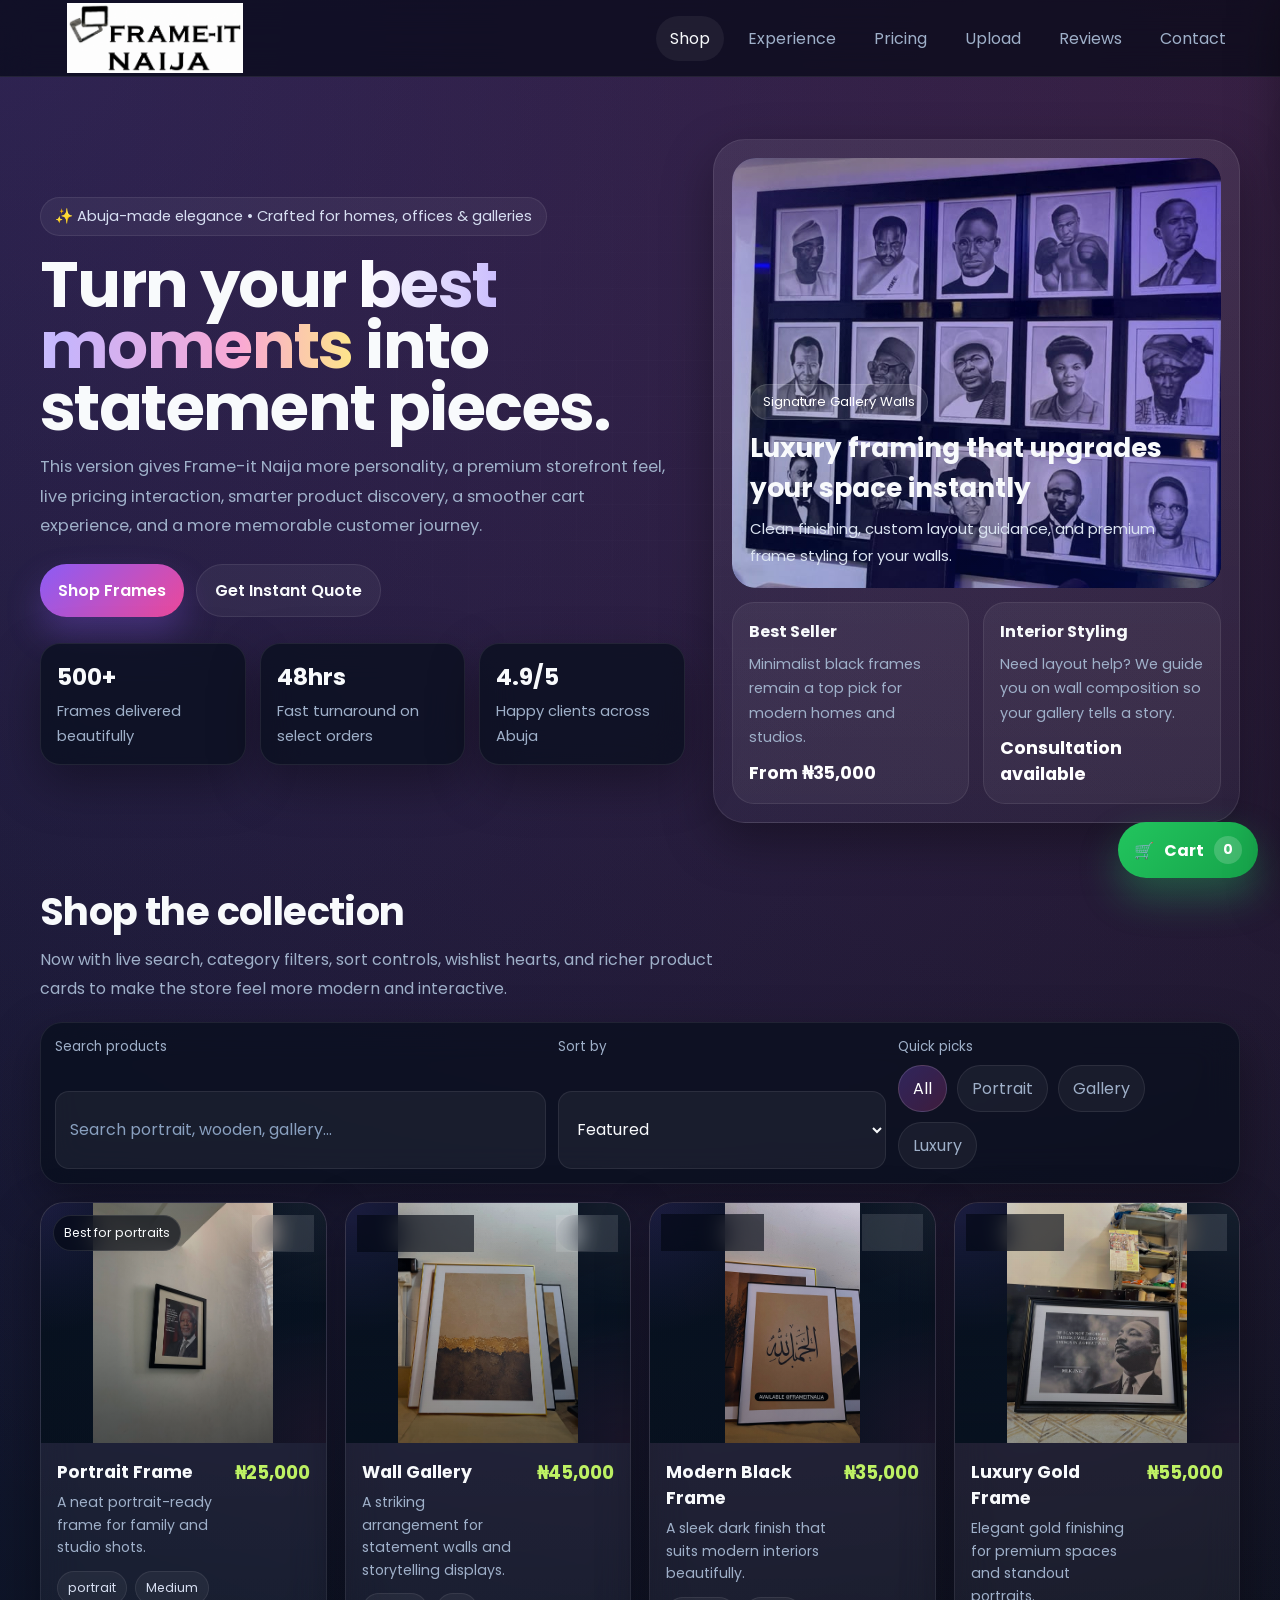
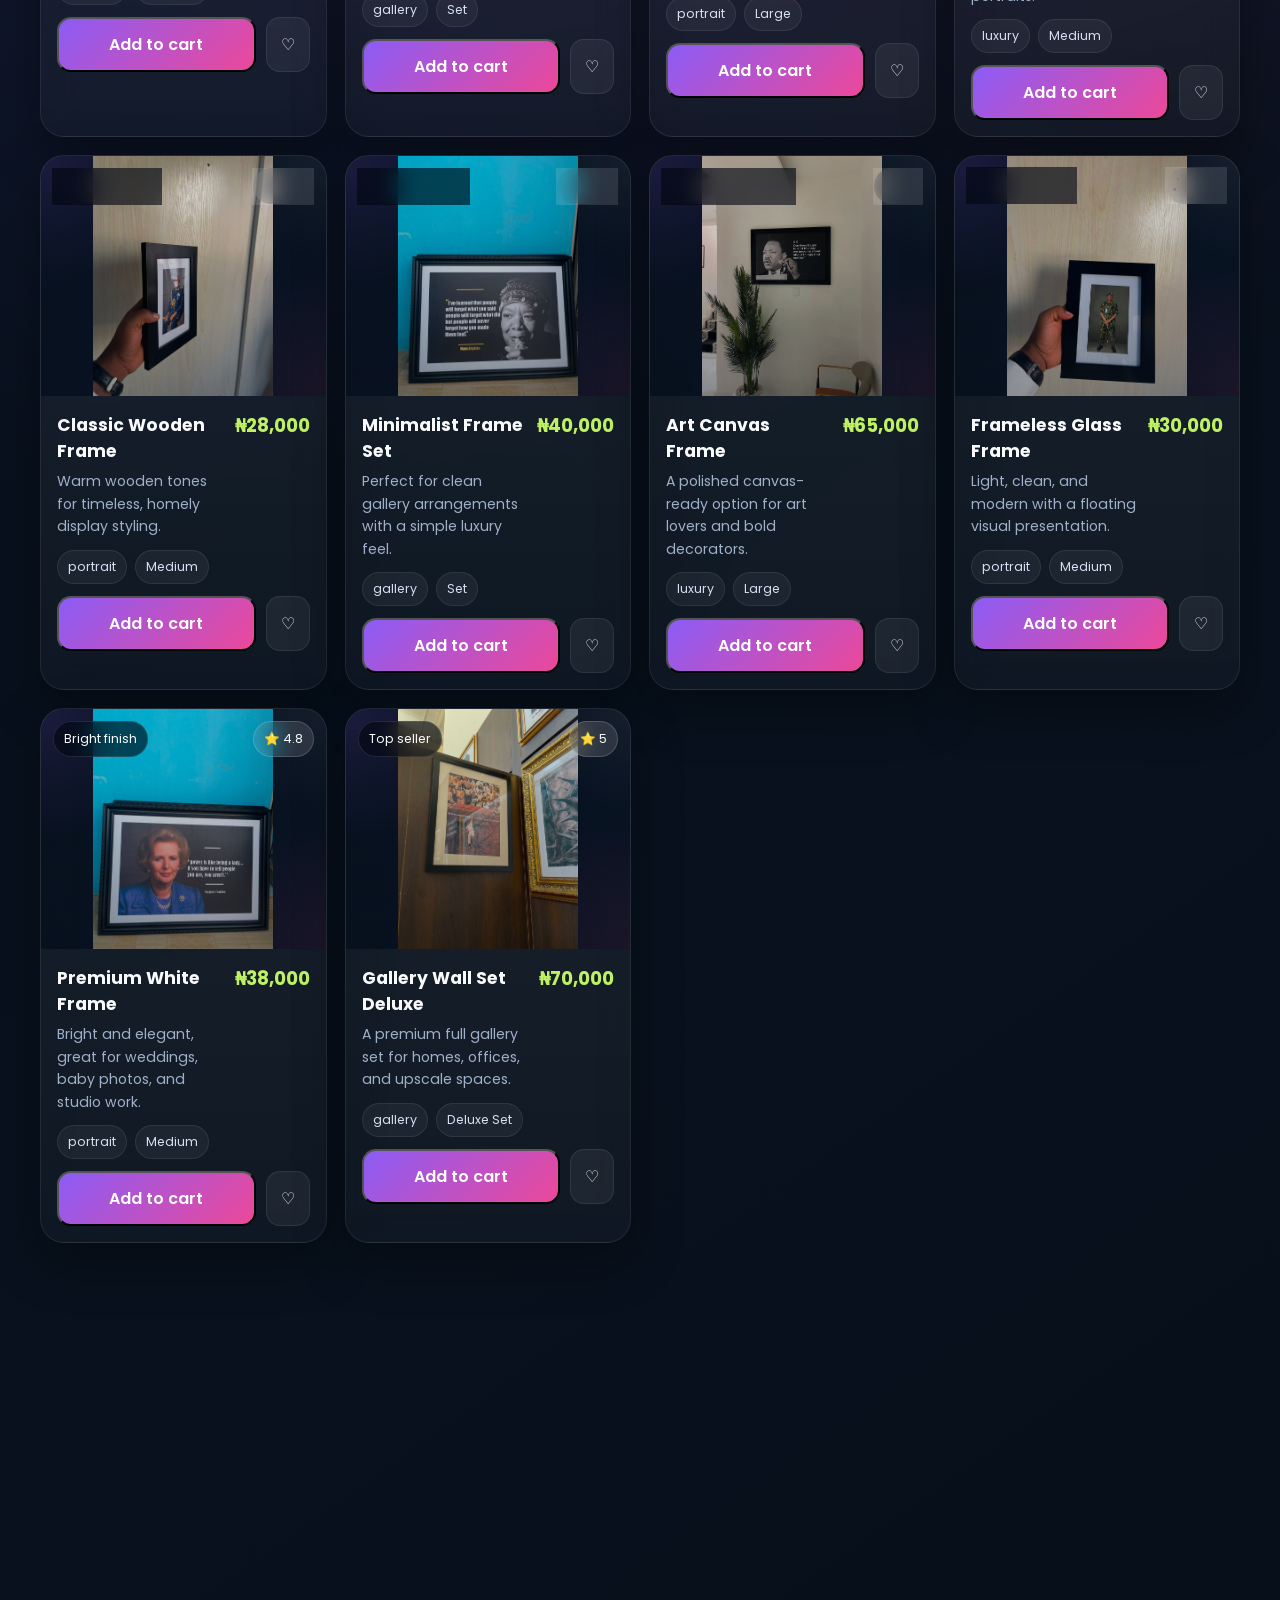
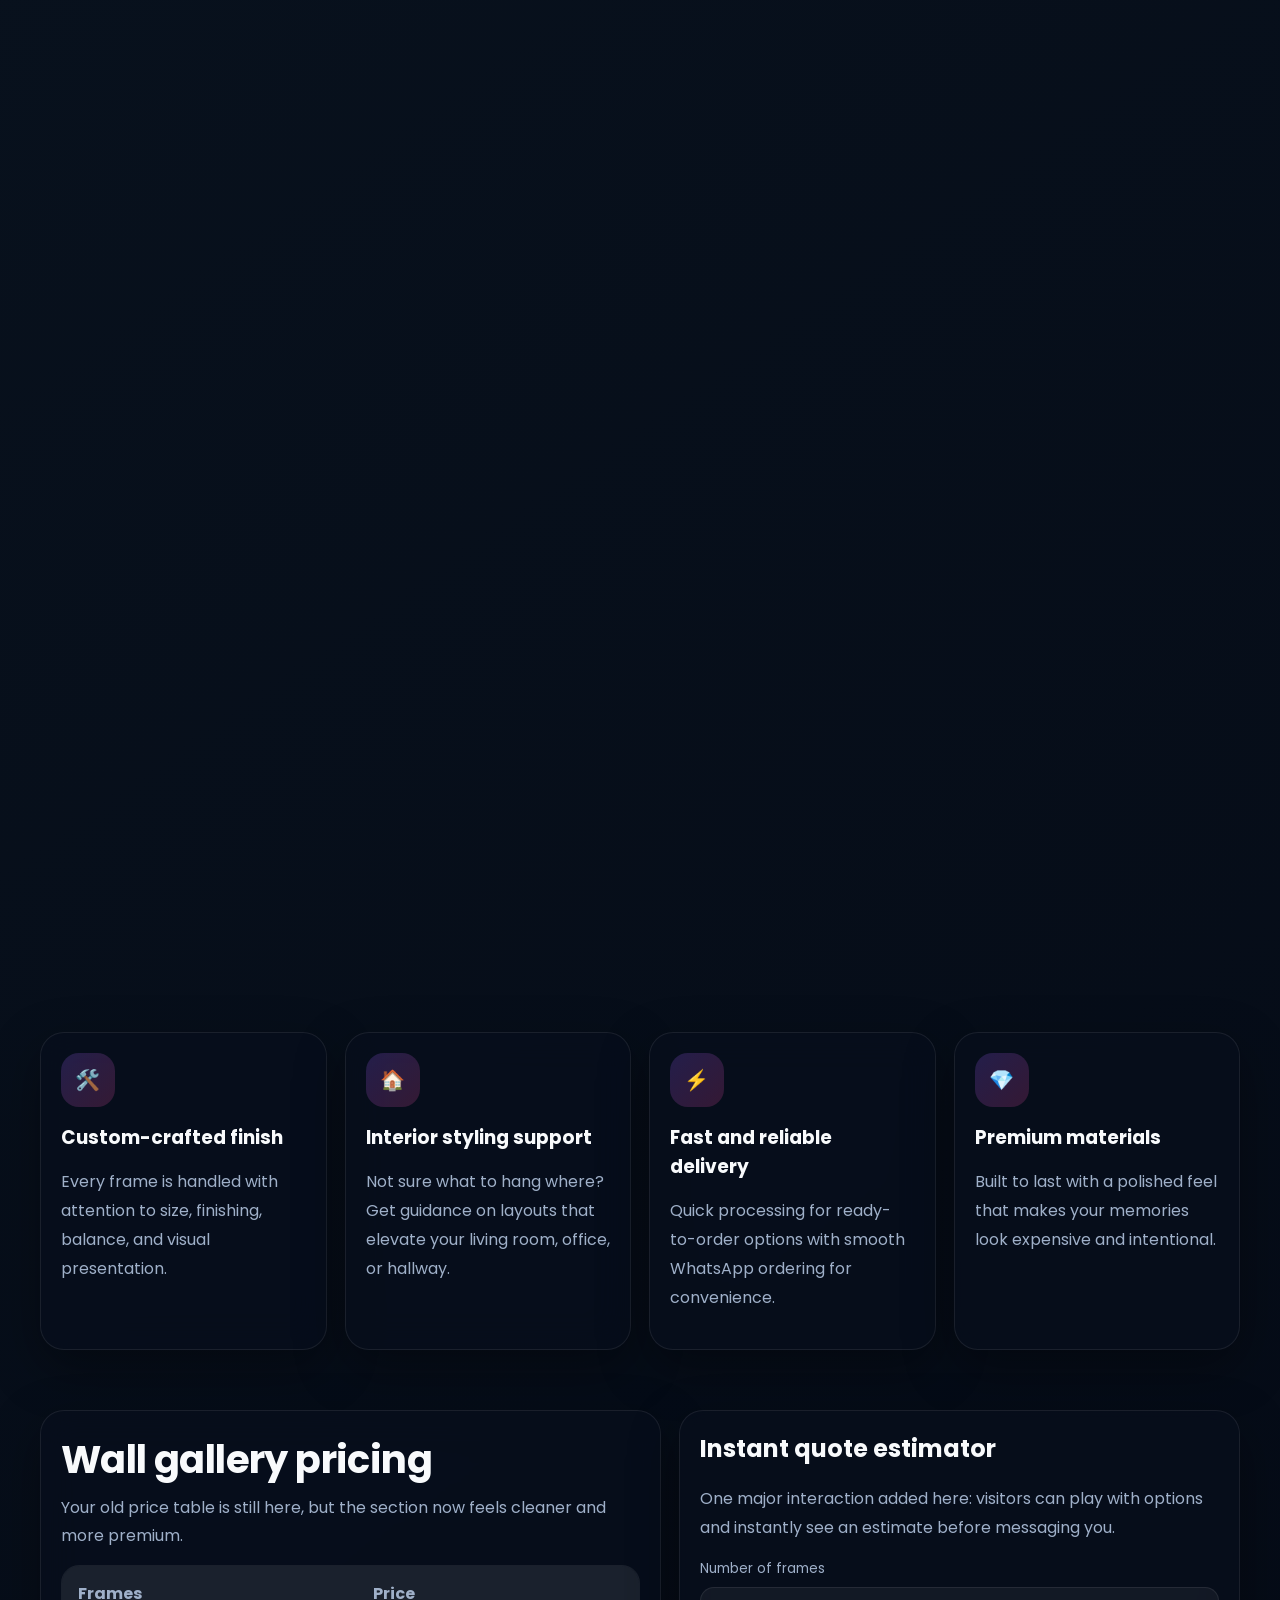
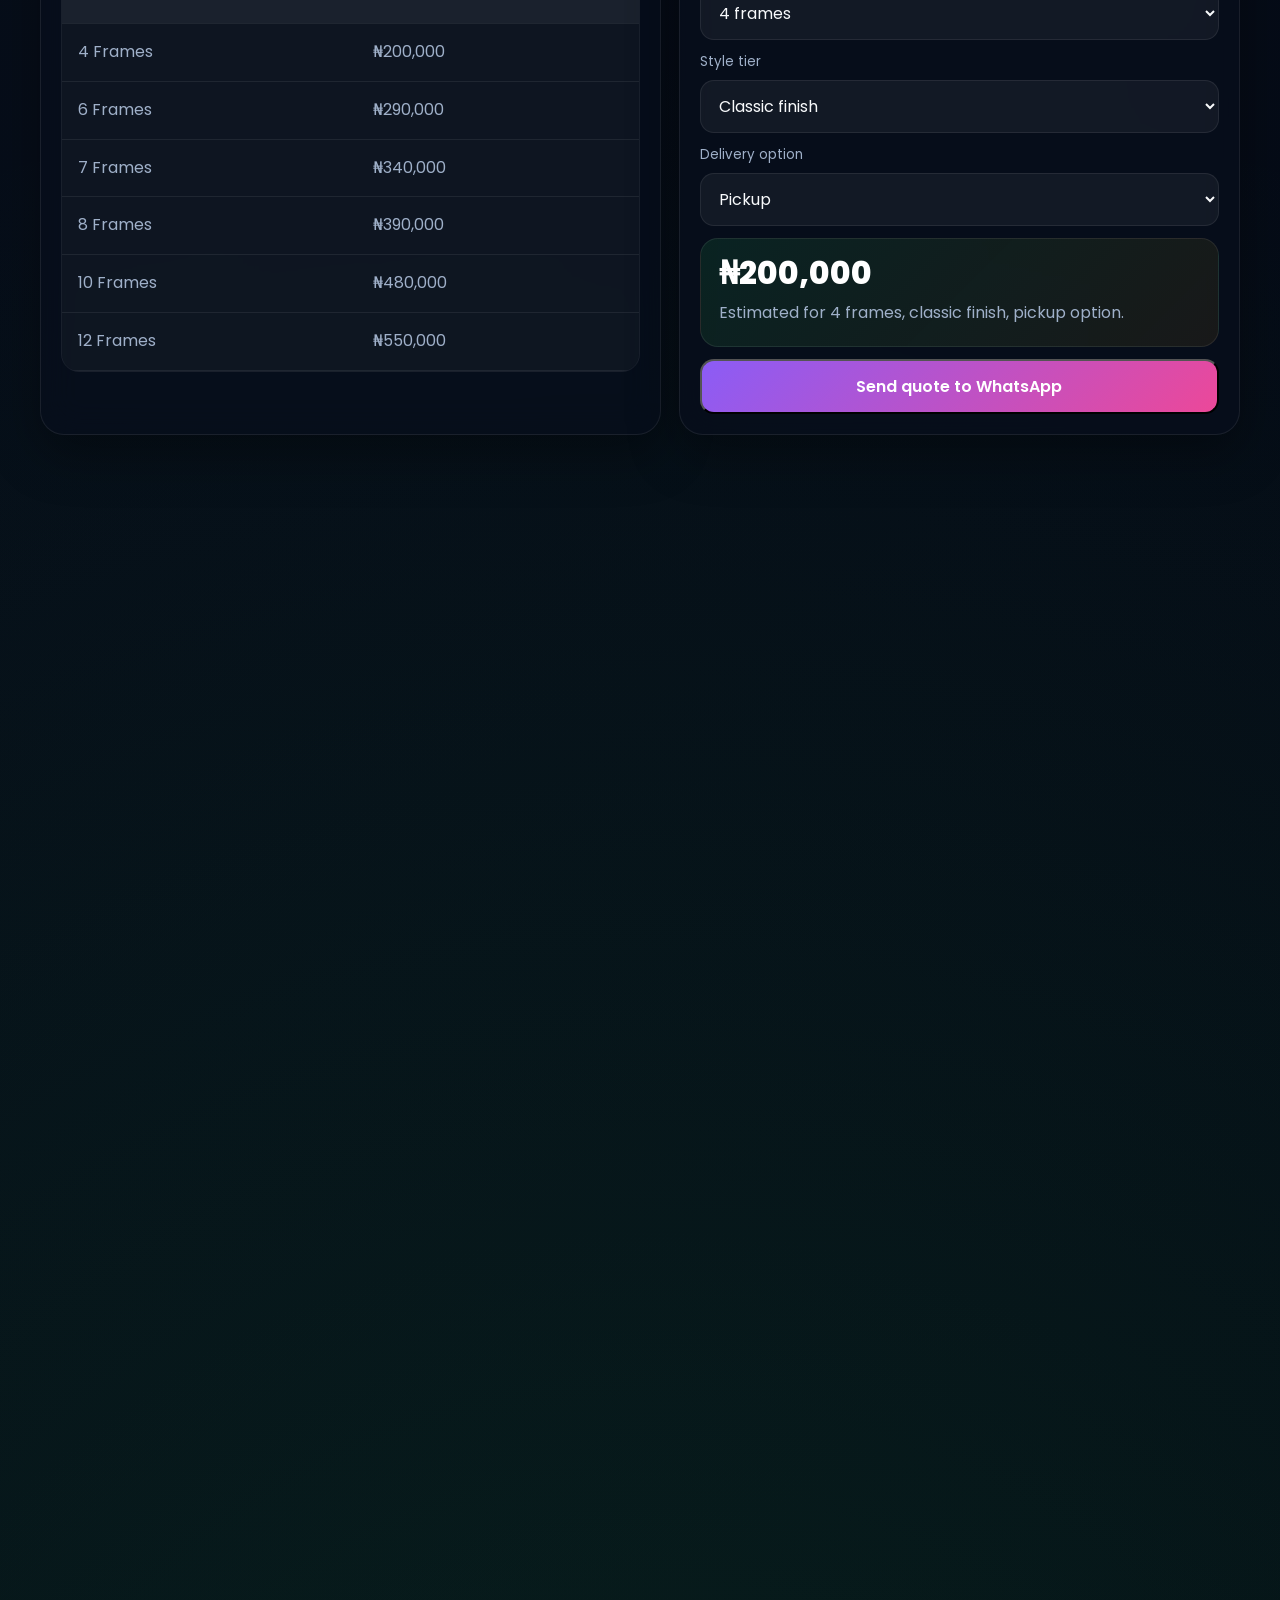
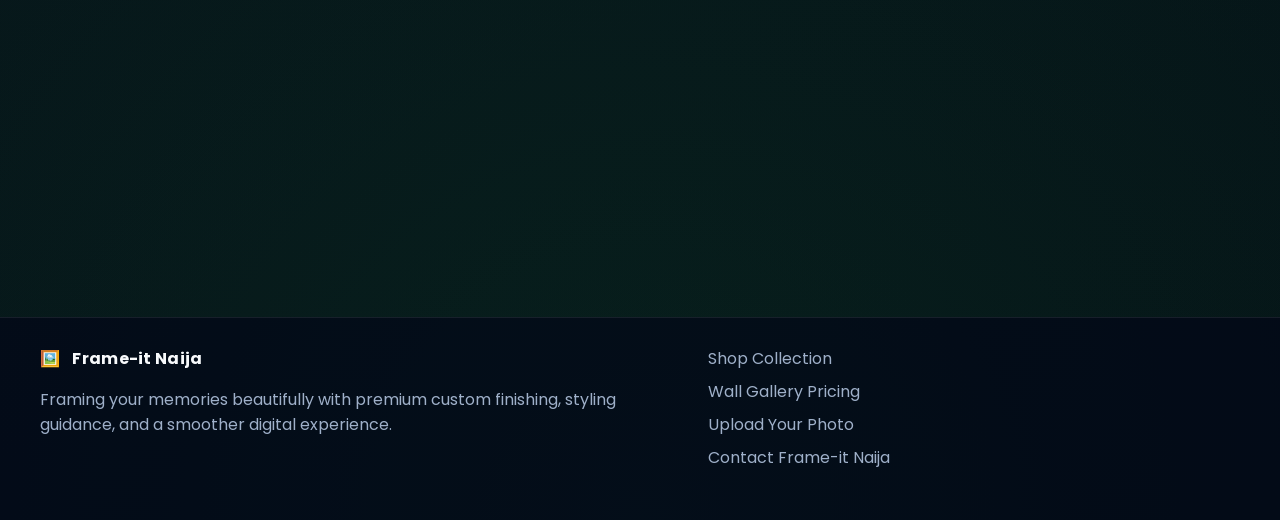
==== commit c9f80ec0: "Add files via upload" ====
--- a/index.html
+++ b/index.html
@@ -256,14 +256,31 @@
       min-height: 430px;
       border-radius: 24px;
       overflow: hidden;
+      isolation: isolate;
+      background:
+        radial-gradient(circle at top left, rgba(139,92,246,.26), transparent 34%),
+        radial-gradient(circle at top right, rgba(236,72,153,.22), transparent 32%),
+        linear-gradient(160deg, rgba(5,12,22,.96), rgba(10,20,34,.94));
+    }
+
+    .showcase-main::before {
+      content: "";
+      position: absolute;
+      inset: 0;
       background: url('images/frame-it-23.jpeg') center/cover;
+      filter: saturate(1.02) contrast(1.06) brightness(.93);
+      transform: scale(1.01);
     }
 
     .showcase-main::after {
       content: "";
       position: absolute;
       inset: 0;
-      background: linear-gradient(to top, rgba(3,7,18,.88), rgba(3,7,18,.08) 45%);
+      background:
+        linear-gradient(to top, rgba(3,7,18,.90), rgba(3,7,18,.12) 48%),
+        radial-gradient(circle at top left, rgba(139,92,246,.22), transparent 34%),
+        radial-gradient(circle at bottom right, rgba(34,197,94,.14), transparent 32%);
+      mix-blend-mode: screen;
     }
 
     .showcase-copy {
@@ -428,6 +445,21 @@
       position: relative;
       height: 240px;
       overflow: hidden;
+      isolation: isolate;
+      background:
+        radial-gradient(circle at top left, rgba(139,92,246,.16), transparent 35%),
+        radial-gradient(circle at bottom right, rgba(236,72,153,.14), transparent 34%),
+        linear-gradient(160deg, rgba(7,17,31,.96), rgba(9,22,39,.94));
+    }
+
+    .card-media::after {
+      content: "";
+      position: absolute;
+      inset: 0;
+      background:
+        linear-gradient(180deg, rgba(5,12,22,.06), rgba(5,12,22,.42)),
+        radial-gradient(circle at top right, rgba(255,255,255,.06), transparent 28%);
+      pointer-events: none;
     }
 
     .card-media img {
@@ -435,6 +467,7 @@
       height: 100%;
       object-fit: contain;
       transition: transform .5s ease;
+      filter: saturate(1.02) contrast(1.05) brightness(.96);
     }
 
     .card:hover .card-media img {
@@ -670,6 +703,8 @@
       border: 1px solid rgba(255,255,255,.08);
       object-fit: contain;
       box-shadow: var(--shadow);
+      background: linear-gradient(160deg, rgba(7,17,31,.96), rgba(9,22,39,.94));
+      filter: saturate(1.02) contrast(1.04) brightness(.96);
     }
 
     .testimonial-card {
@@ -786,6 +821,8 @@
       height: 72px;
       object-fit: contain;
       border-radius: 14px;
+      background: linear-gradient(160deg, rgba(7,17,31,.96), rgba(9,22,39,.94));
+      filter: saturate(1.02) contrast(1.04) brightness(.96);
     }
 
     .cart-item h4 {
@@ -944,8 +981,22 @@
       min-height: 260px;
       border-radius: 20px;
       border: 1px solid rgba(255,255,255,.09);
-      background: rgba(255,255,255,.04);
+      background:
+        radial-gradient(circle at top left, rgba(139,92,246,.16), transparent 35%),
+        radial-gradient(circle at bottom right, rgba(236,72,153,.14), transparent 34%),
+        linear-gradient(160deg, rgba(7,17,31,.96), rgba(9,22,39,.94));
       box-shadow: var(--shadow);
+      isolation: isolate;
+    }
+
+    .recent-work-card::after {
+      content: "";
+      position: absolute;
+      inset: 0;
+      background:
+        linear-gradient(180deg, rgba(5,12,22,.04), rgba(5,12,22,.38)),
+        radial-gradient(circle at top right, rgba(255,255,255,.05), transparent 30%);
+      pointer-events: none;
     }
 
     .recent-work-card img {
@@ -954,6 +1005,7 @@
       min-height: 260px;
       object-fit: contain;
       transition: transform .35s ease;
+      filter: saturate(1.02) contrast(1.05) brightness(.96);
     }
 
     .recent-work-card:hover img {
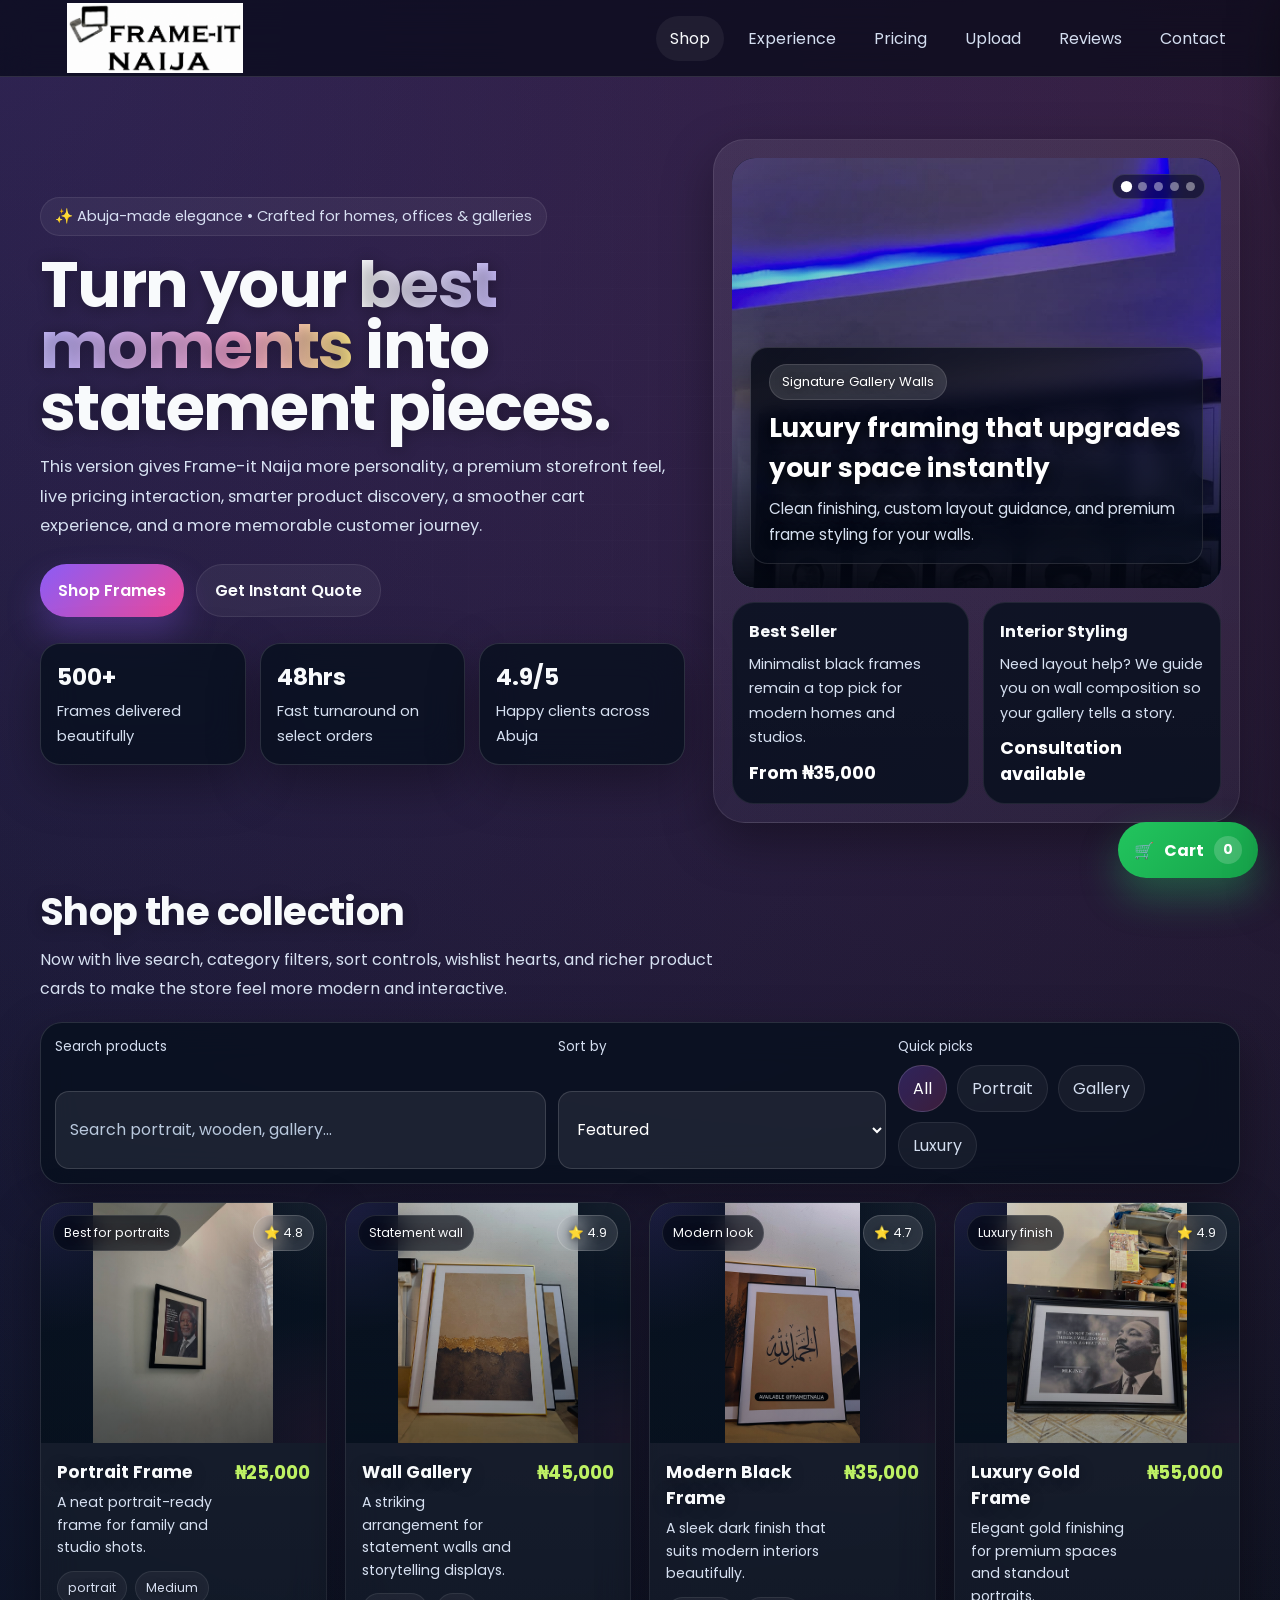
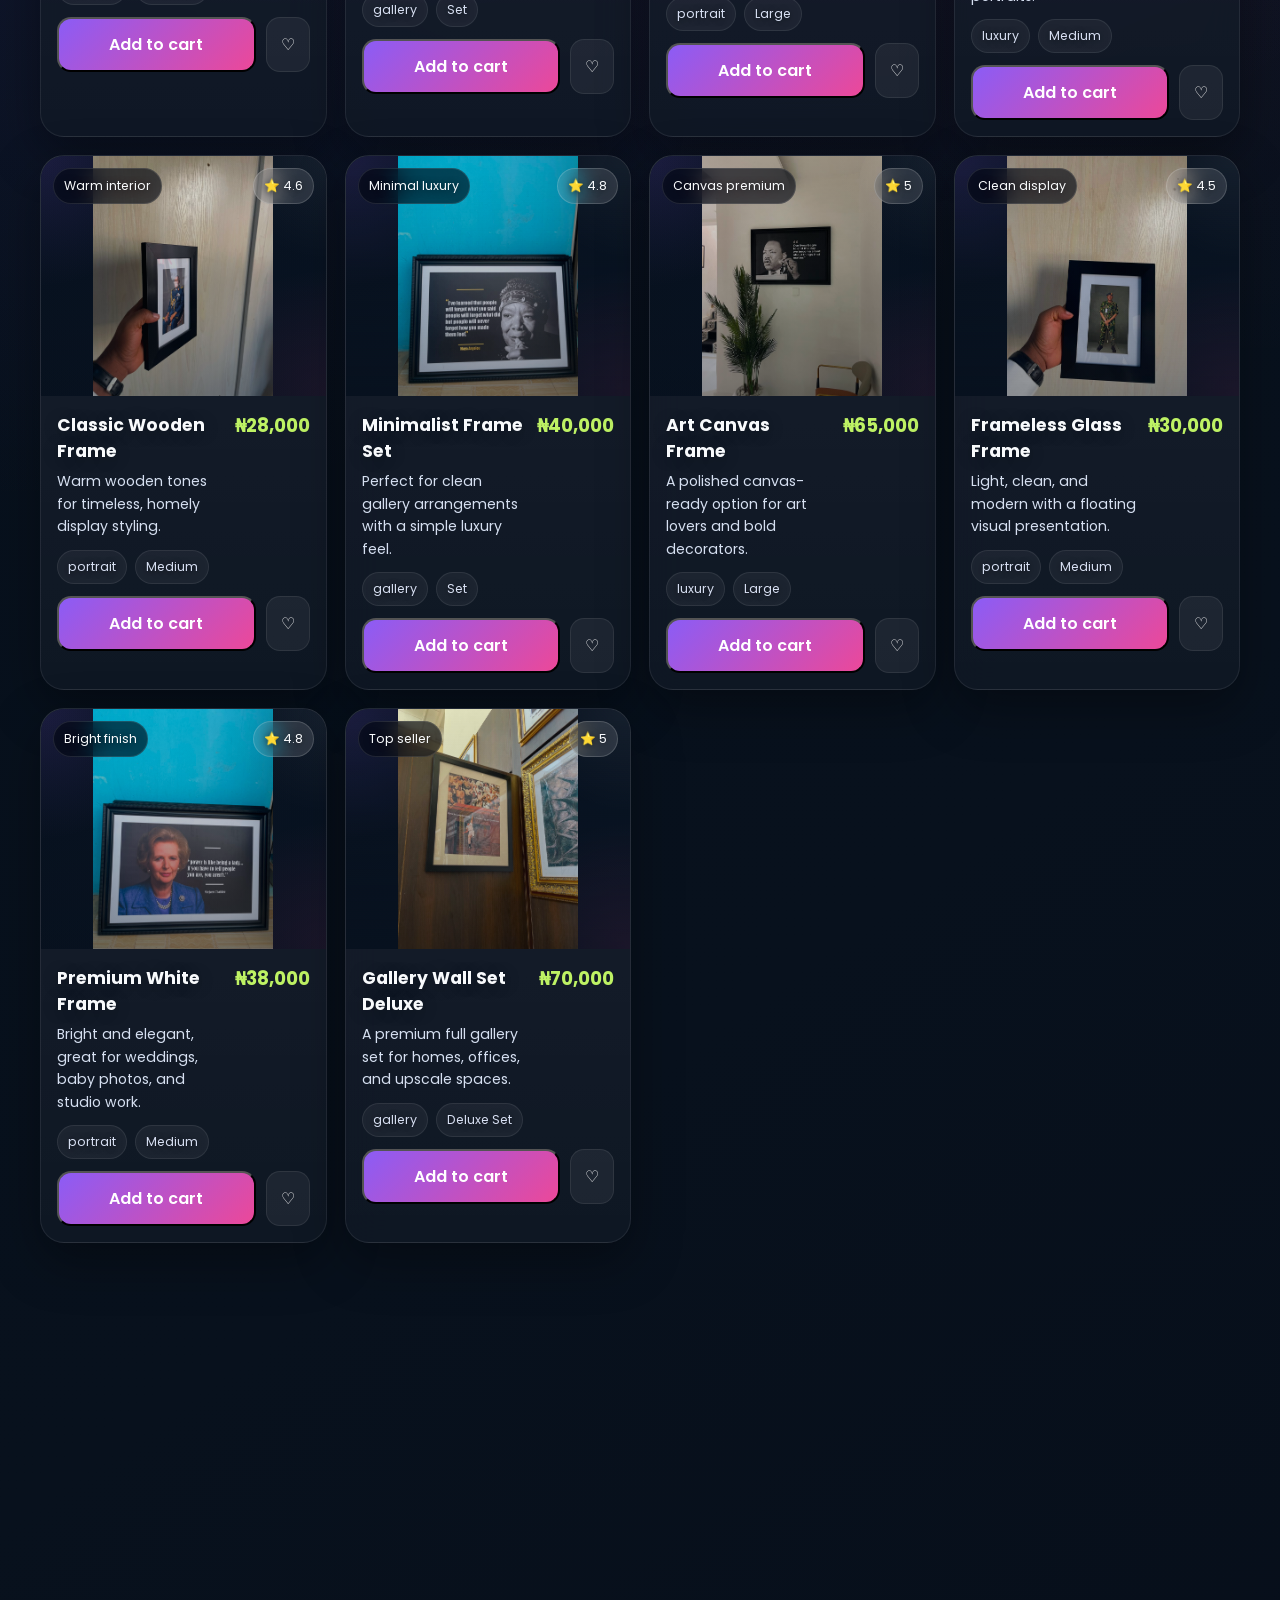
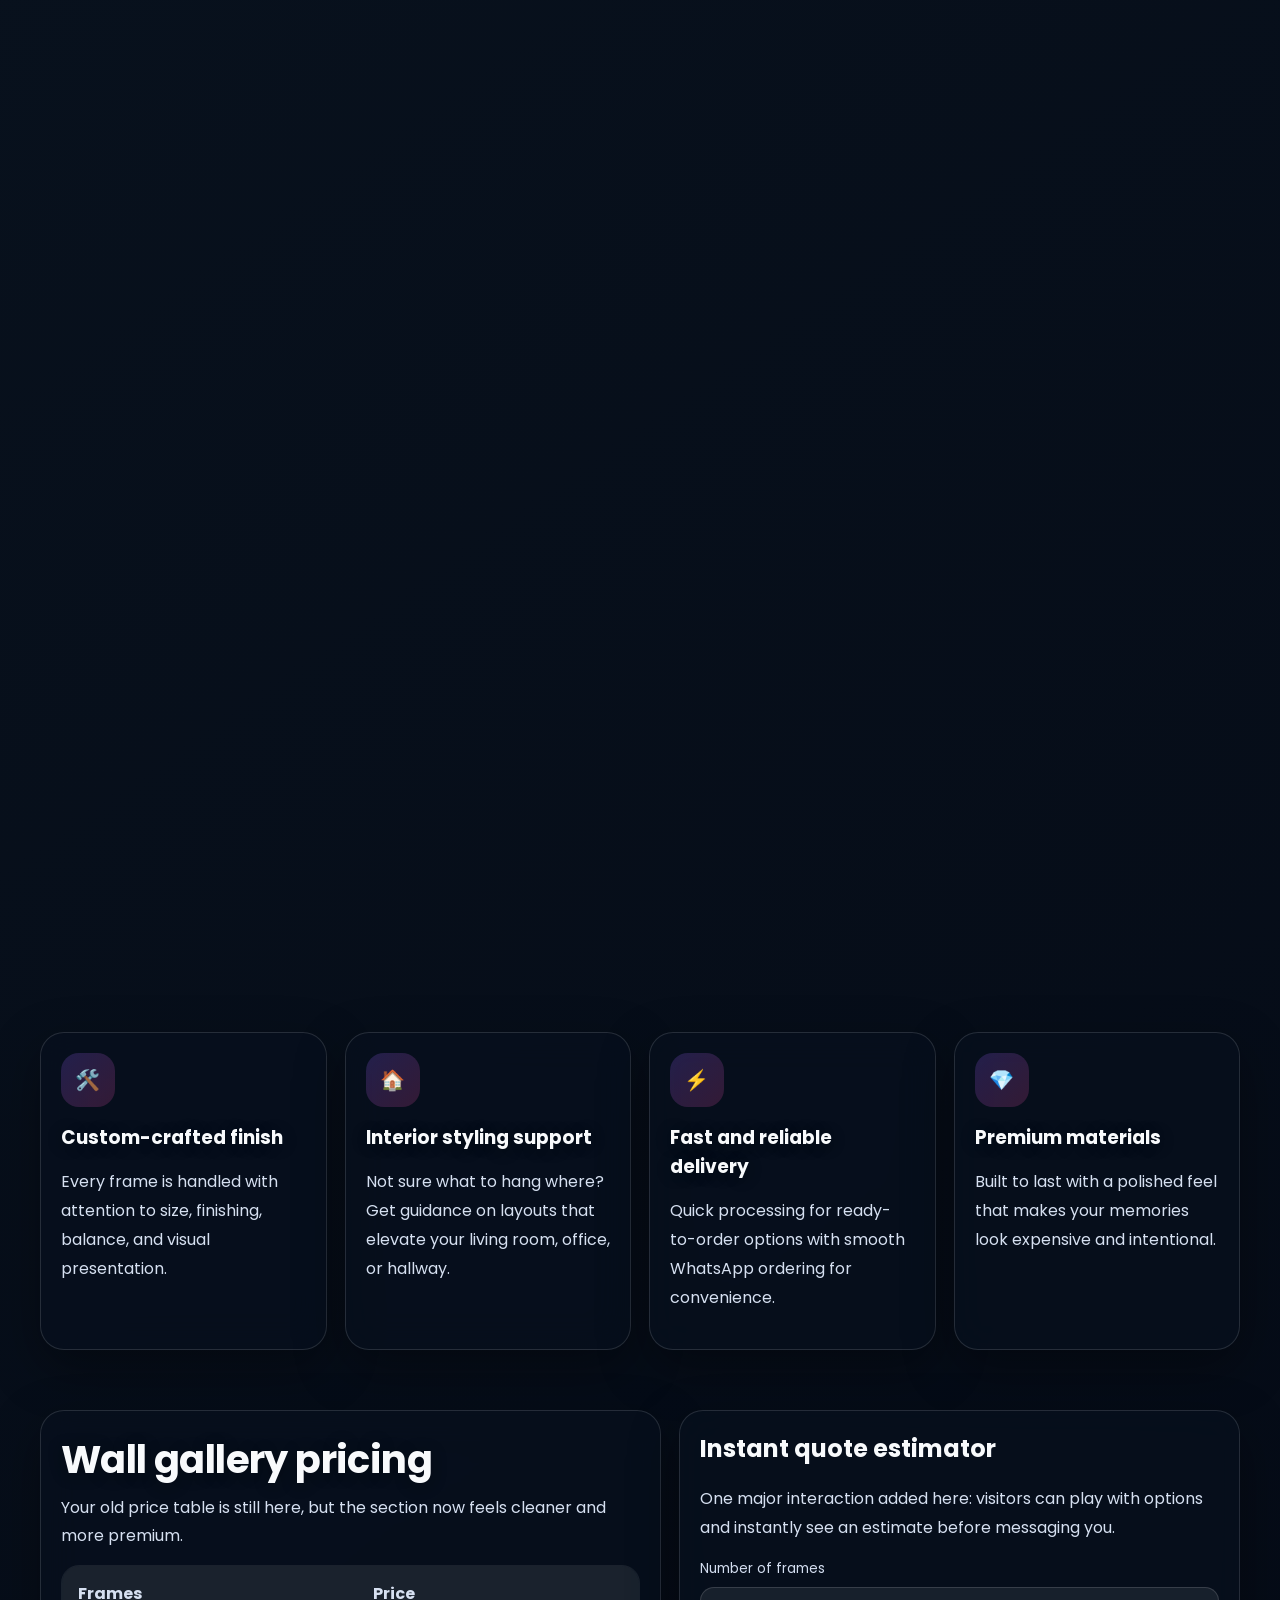
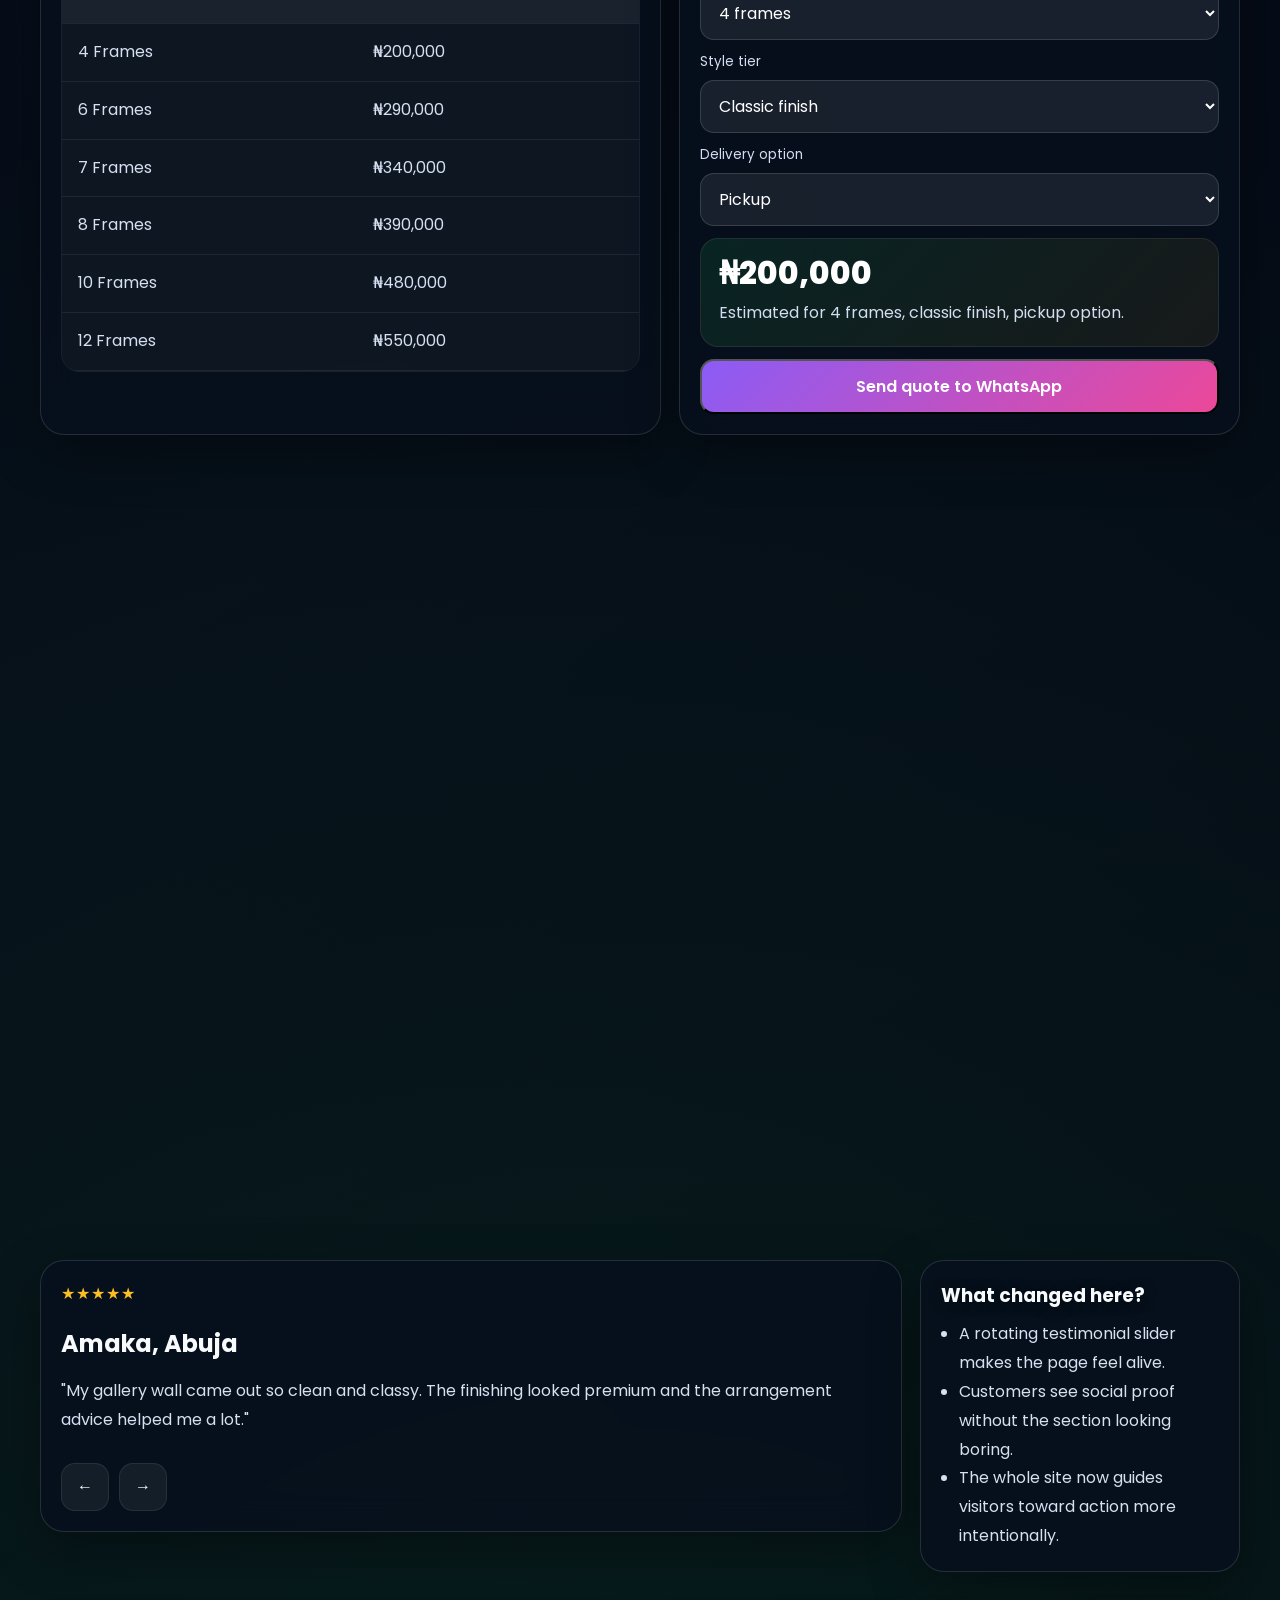
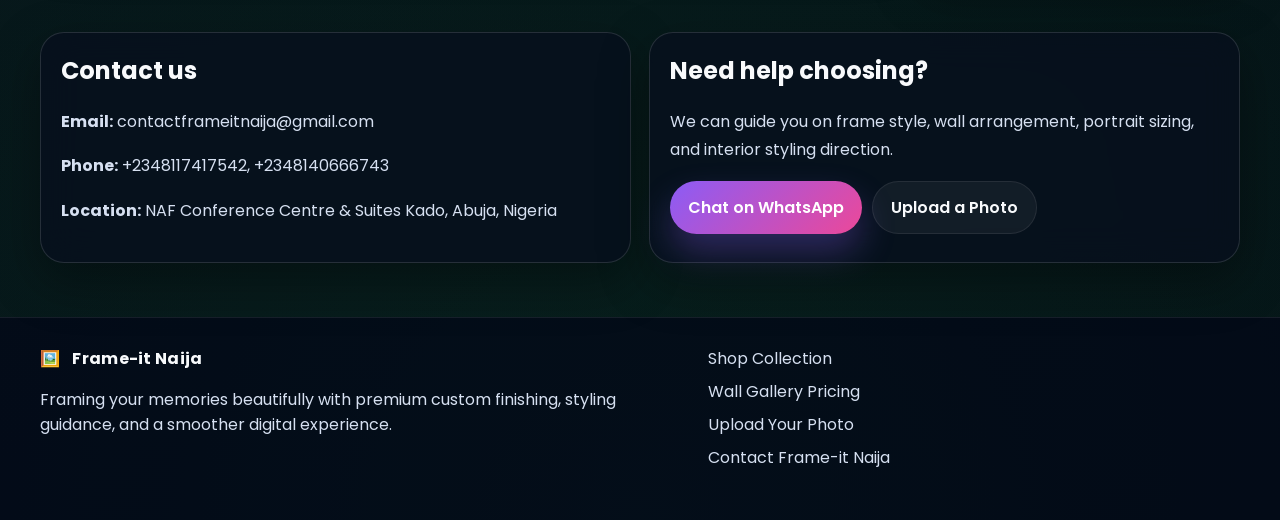
==== commit c87b959f: "Add files via upload" ====
--- a/index.html
+++ b/index.html
@@ -12,11 +12,11 @@
     :root {
       --bg: #07111f;
       --bg-soft: #0c1729;
-      --panel: rgba(8, 15, 29, 0.72);
+      --panel: rgba(8, 15, 29, 0.86);
       --panel-solid: #0f1a2b;
       --text: #f8fafc;
-      --muted: #9fb0c9;
-      --line: rgba(255,255,255,0.08);
+      --muted: #d4def0;
+      --line: rgba(255,255,255,0.13);
       --primary: #8b5cf6;
       --secondary: #ec4899;
       --accent: #22c55e;
@@ -260,38 +260,111 @@
       background:
         radial-gradient(circle at top left, rgba(139,92,246,.26), transparent 34%),
         radial-gradient(circle at top right, rgba(236,72,153,.22), transparent 32%),
-        linear-gradient(160deg, rgba(5,12,22,.96), rgba(10,20,34,.94));
-    }
-
-    .showcase-main::before {
+        linear-gradient(160deg, rgba(5,12,22,.98), rgba(10,20,34,.98));
+    }
+
+    .showcase-slider {
+      position: absolute;
+      inset: 0;
+      z-index: 0;
+    }
+
+    .showcase-slide {
+      --slide-bg: none;
+      position: absolute;
+      inset: 0;
+      opacity: 0;
+      transform: scale(1.025);
+      transition: opacity .9s ease, transform 5.5s ease;
+      display: grid;
+      place-items: center;
+      overflow: hidden;
+      background: #07111f;
+    }
+
+    .showcase-slide::before {
       content: "";
       position: absolute;
-      inset: 0;
-      background: url('images/frame-it-23.jpeg') center/cover;
-      filter: saturate(1.02) contrast(1.06) brightness(.93);
-      transform: scale(1.01);
+      inset: -18px;
+      background-image: var(--slide-bg);
+      background-size: cover;
+      background-position: center;
+      filter: blur(18px) brightness(.48) saturate(.9);
+      transform: scale(1.08);
+      opacity: .82;
+    }
+
+    .showcase-slide img {
+      position: relative;
+      z-index: 1;
+      width: 100%;
+      height: 100%;
+      object-fit: contain;
+      filter: saturate(1.04) contrast(1.06) brightness(.98);
+    }
+
+    .showcase-slide.active {
+      opacity: 1;
+      transform: scale(1);
     }
 
     .showcase-main::after {
       content: "";
       position: absolute;
       inset: 0;
+      z-index: 1;
       background:
-        linear-gradient(to top, rgba(3,7,18,.90), rgba(3,7,18,.12) 48%),
-        radial-gradient(circle at top left, rgba(139,92,246,.22), transparent 34%),
-        radial-gradient(circle at bottom right, rgba(34,197,94,.14), transparent 32%);
-      mix-blend-mode: screen;
+        linear-gradient(to top, rgba(3,7,18,.97), rgba(3,7,18,.24) 55%, rgba(3,7,18,.08)),
+        radial-gradient(circle at top left, rgba(139,92,246,.18), transparent 34%),
+        radial-gradient(circle at bottom right, rgba(34,197,94,.10), transparent 32%);
+      pointer-events: none;
     }
 
     .showcase-copy {
       position: absolute;
       left: 18px;
       right: 18px;
-      bottom: 18px;
-      z-index: 1;
+      bottom: 24px;
+      z-index: 2;
       display: flex;
       flex-direction: column;
       gap: 8px;
+      padding: 16px 18px;
+      border-radius: 18px;
+      background: linear-gradient(135deg, rgba(3,7,18,.78), rgba(8,15,29,.58));
+      border: 1px solid rgba(255,255,255,.12);
+      backdrop-filter: blur(10px);
+      box-shadow: 0 14px 36px rgba(0,0,0,.28);
+    }
+
+    .showcase-dots {
+      position: absolute;
+      top: 16px;
+      right: 16px;
+      z-index: 3;
+      display: flex;
+      gap: 7px;
+      padding: 7px 9px;
+      border-radius: 999px;
+      background: rgba(3,7,18,.52);
+      border: 1px solid rgba(255,255,255,.12);
+      backdrop-filter: blur(8px);
+    }
+
+    .showcase-dot {
+      width: 9px;
+      height: 9px;
+      padding: 0;
+      border-radius: 50%;
+      border: 0;
+      background: rgba(255,255,255,.42);
+      cursor: pointer;
+      transition: transform .25s ease, background .25s ease;
+    }
+
+    .showcase-dot.active {
+      background: #fff;
+      transform: scale(1.25);
     }
 
     .tag {
@@ -304,8 +377,19 @@
       color: #fff;
     }
 
-    .showcase-copy h3 { margin: 0; font-size: 1.65rem; }
-    .showcase-copy p { margin: 0; color: #dbe4f2; font-size: .93rem; }
+    .showcase-copy h3 {
+      margin: 0;
+      font-size: 1.65rem;
+      color: #fff;
+      text-shadow: 0 2px 14px rgba(0,0,0,.75);
+    }
+    .showcase-copy p {
+      margin: 0;
+      color: #edf3ff;
+      font-size: .96rem;
+      line-height: 1.65;
+      text-shadow: 0 1px 10px rgba(0,0,0,.75);
+    }
 
     .showcase-mini-grid {
       display: grid;
@@ -1012,6 +1096,63 @@
       transform: scale(1.04);
     }
 
+
+
+    /* Enhanced readability across the storefront */
+    .hero p,
+    .section-header p,
+    .card-top p,
+    .feature-card p,
+    .panel p,
+    .panel li,
+    .panel td,
+    .panel th,
+    .mini-panel p,
+    .stat span,
+    .footer p,
+    .footer li,
+    .footer a {
+      color: #d6e0f1;
+    }
+
+    .hero h1,
+    .section-header h2,
+    .card-top h3,
+    .feature-card h3,
+    .panel h3,
+    .panel h4 {
+      text-shadow: 0 2px 16px rgba(0,0,0,.32);
+    }
+
+    .panel,
+    .stat,
+    .toolbar,
+    .card,
+    .mini-panel {
+      background-color: rgba(7,16,29,.80);
+    }
+
+    .input,
+    .select,
+    textarea {
+      color: #ffffff;
+      background: rgba(255,255,255,.075);
+      border-color: rgba(255,255,255,.14);
+    }
+
+    .input::placeholder,
+    textarea::placeholder {
+      color: #b9c8dd;
+      opacity: 1;
+    }
+
+    .tag,
+    .badge,
+    .rating-pill,
+    .meta-pill {
+      text-shadow: 0 1px 7px rgba(0,0,0,.55);
+    }
+
   </style>
 </head>
 <body>
@@ -1063,7 +1204,31 @@
 
       <div class="hero-card reveal">
         <div class="hero-showcase">
-          <div class="showcase-main">
+          <div class="showcase-main" id="showcaseMain">
+            <div class="showcase-slider" aria-label="Frame-it Naija project slideshow">
+              <div class="showcase-slide active" style="--slide-bg: url('images/frame-it-23.jpeg');">
+                <img src="images/frame-it-23.jpeg" alt="Frame-it Naija gallery wall project" />
+              </div>
+              <div class="showcase-slide" style="--slide-bg: url('images/frame-it-01.jpeg');">
+                <img src="images/frame-it-01.jpeg" alt="Frame-it Naija custom framed wall display" />
+              </div>
+              <div class="showcase-slide" style="--slide-bg: url('images/frame-it-17.jpeg');">
+                <img src="images/frame-it-17.jpeg" alt="Frame-it Naija premium portrait framing" />
+              </div>
+              <div class="showcase-slide" style="--slide-bg: url('images/frame-it-19.jpeg');">
+                <img src="images/frame-it-19.jpeg" alt="Frame-it Naija framed artwork project" />
+              </div>
+              <div class="showcase-slide" style="--slide-bg: url('images/frame-it-22.jpeg');">
+                <img src="images/frame-it-22.jpeg" alt="Frame-it Naija modern wall art frame" />
+              </div>
+            </div>
+            <div class="showcase-dots" aria-label="Choose slideshow image">
+              <button class="showcase-dot active" type="button" aria-label="Show image 1"></button>
+              <button class="showcase-dot" type="button" aria-label="Show image 2"></button>
+              <button class="showcase-dot" type="button" aria-label="Show image 3"></button>
+              <button class="showcase-dot" type="button" aria-label="Show image 4"></button>
+              <button class="showcase-dot" type="button" aria-label="Show image 5"></button>
+            </div>
             <div class="showcase-copy">
               <div class="tag">Signature Gallery Walls</div>
               <h3>Luxury framing that upgrades your space instantly</h3>
@@ -1861,6 +2026,38 @@
 
     document.querySelectorAll('.reveal').forEach((item) => observer.observe(item));
 
+    // Hero project slideshow
+    const showcaseSlides = Array.from(document.querySelectorAll('.showcase-slide'));
+    const showcaseDots = Array.from(document.querySelectorAll('.showcase-dot'));
+    const showcaseMain = document.getElementById('showcaseMain');
+    let showcaseIndex = 0;
+    let showcaseTimer;
+
+    function showShowcaseSlide(index) {
+      showcaseIndex = (index + showcaseSlides.length) % showcaseSlides.length;
+      showcaseSlides.forEach((slide, i) => slide.classList.toggle('active', i === showcaseIndex));
+      showcaseDots.forEach((dot, i) => dot.classList.toggle('active', i === showcaseIndex));
+    }
+
+    function startShowcaseSlider() {
+      clearInterval(showcaseTimer);
+      showcaseTimer = setInterval(() => showShowcaseSlide(showcaseIndex + 1), 4200);
+    }
+
+    showcaseDots.forEach((dot, index) => {
+      dot.addEventListener('click', () => {
+        showShowcaseSlide(index);
+        startShowcaseSlider();
+      });
+    });
+
+    if (showcaseMain) {
+      showcaseMain.addEventListener('mouseenter', () => clearInterval(showcaseTimer));
+      showcaseMain.addEventListener('mouseleave', startShowcaseSlider);
+    }
+
+    if (showcaseSlides.length) startShowcaseSlider();
+
     renderProducts();
     updateCart();
     updateQuote();
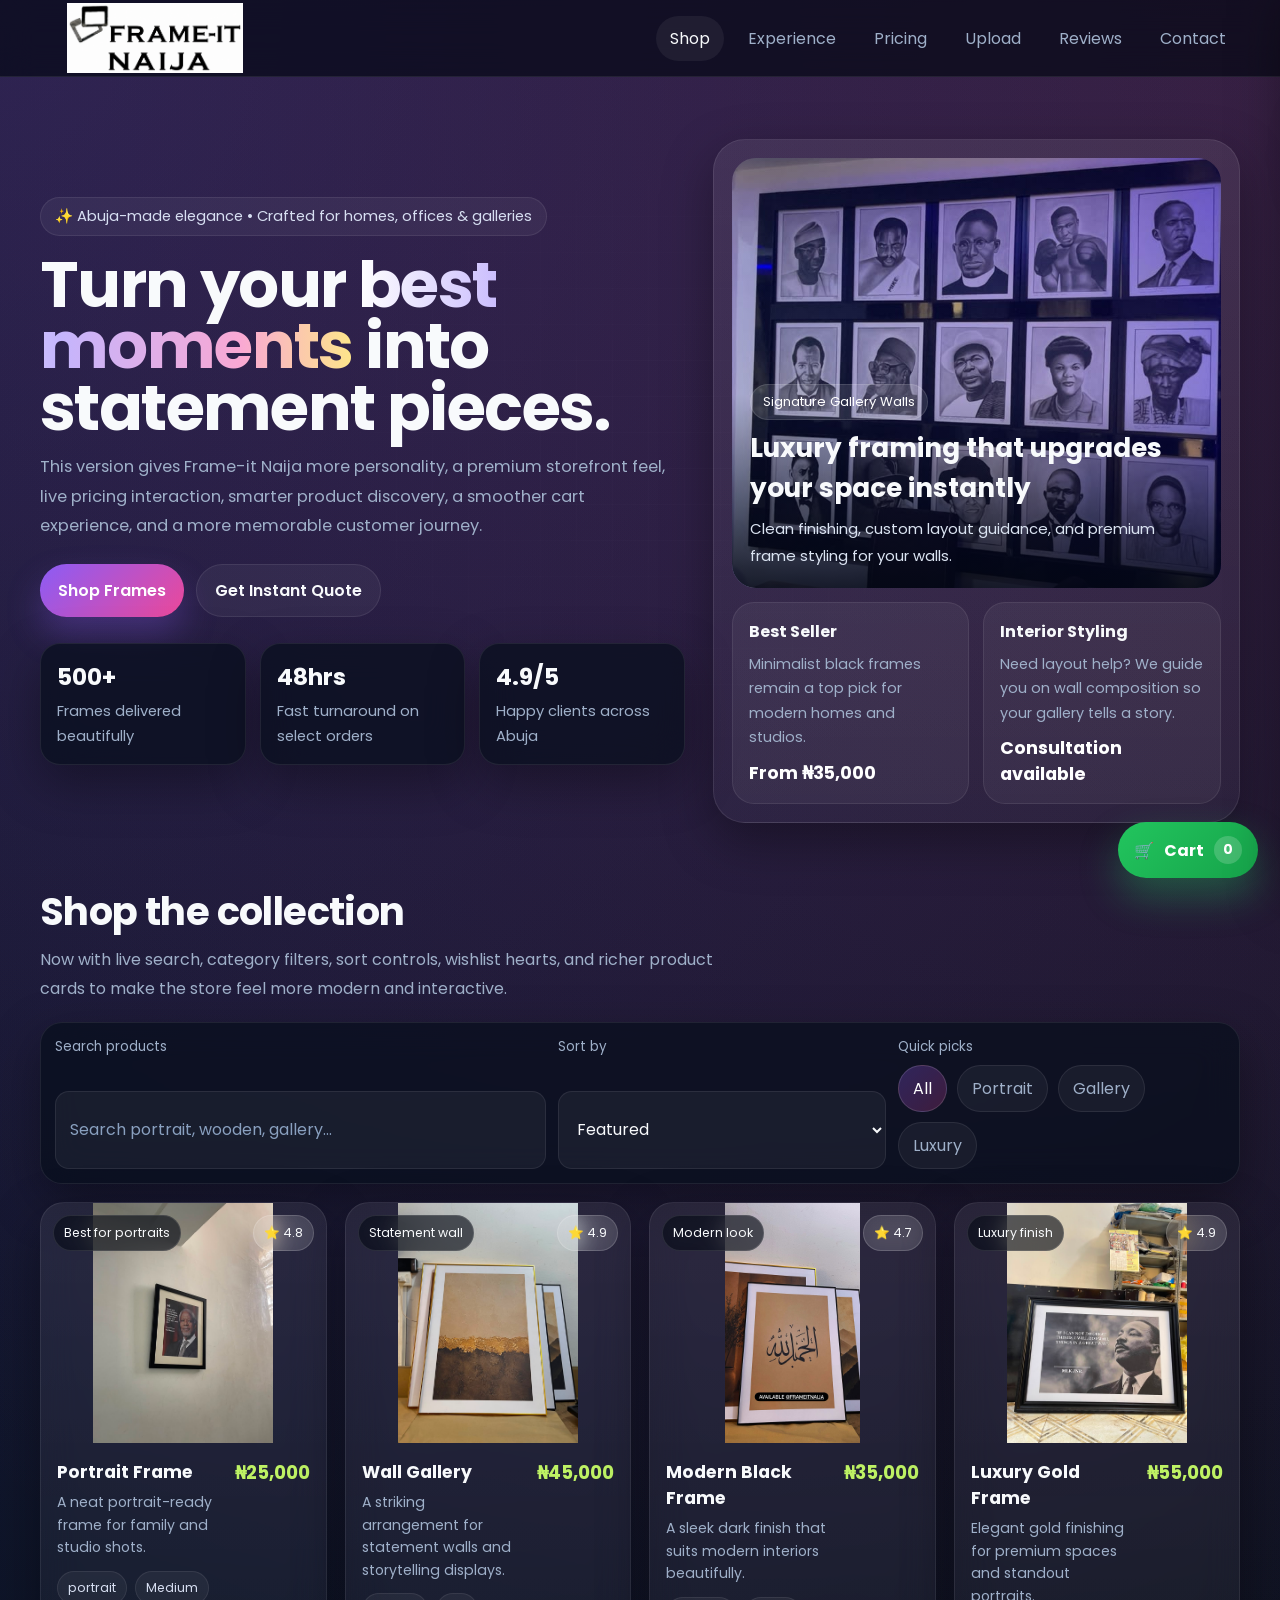
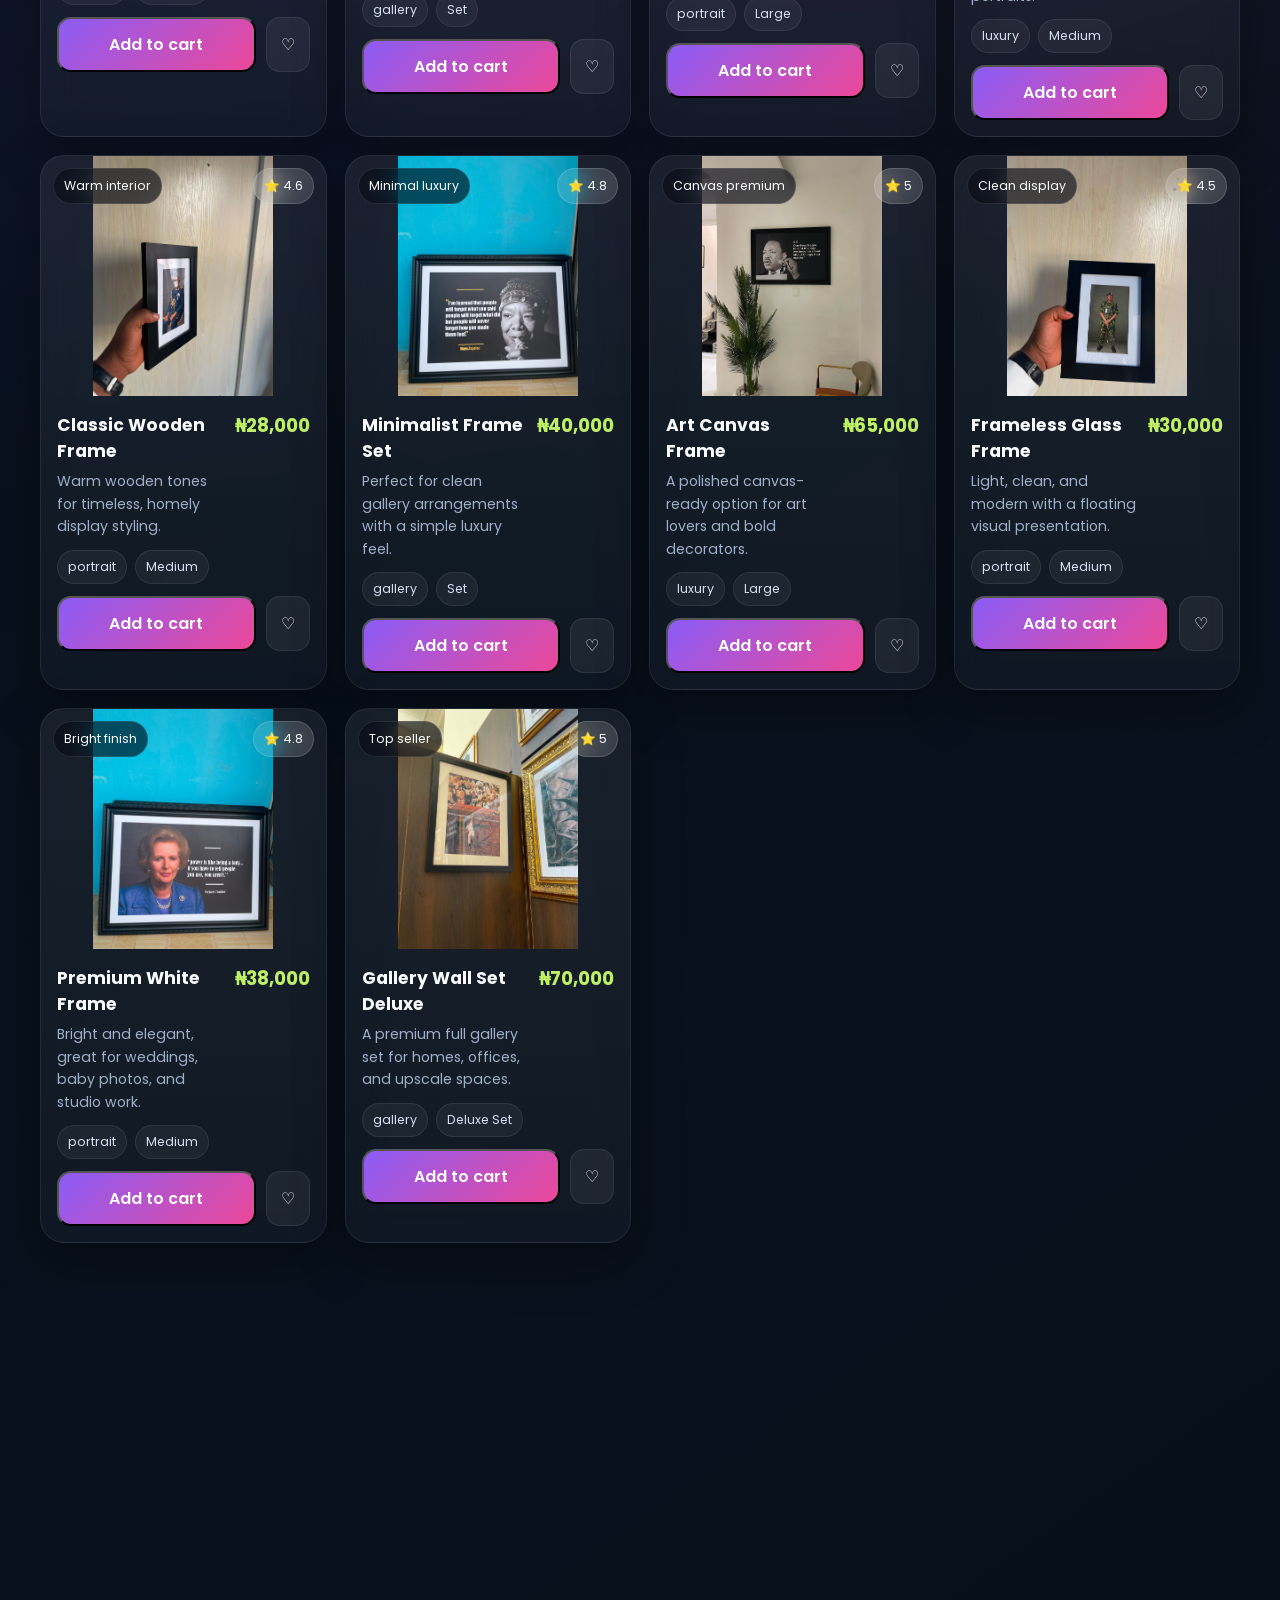
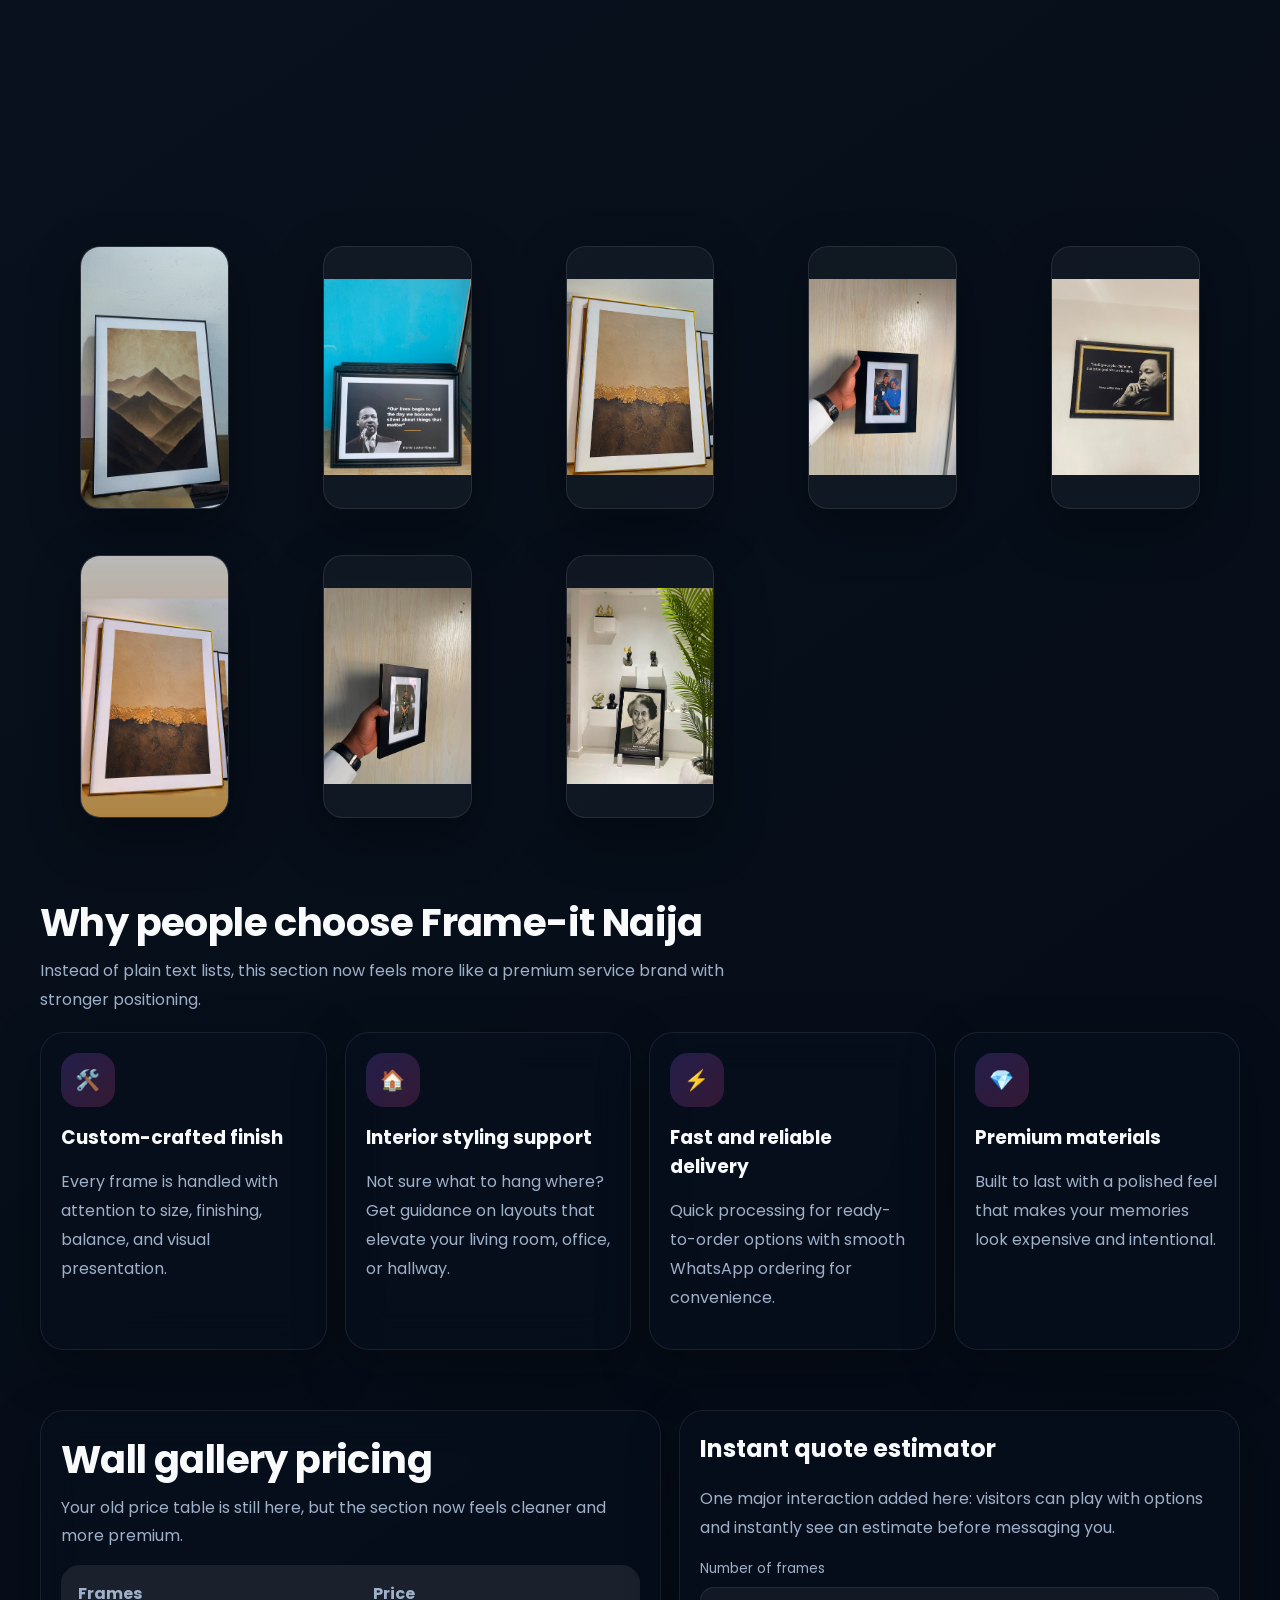
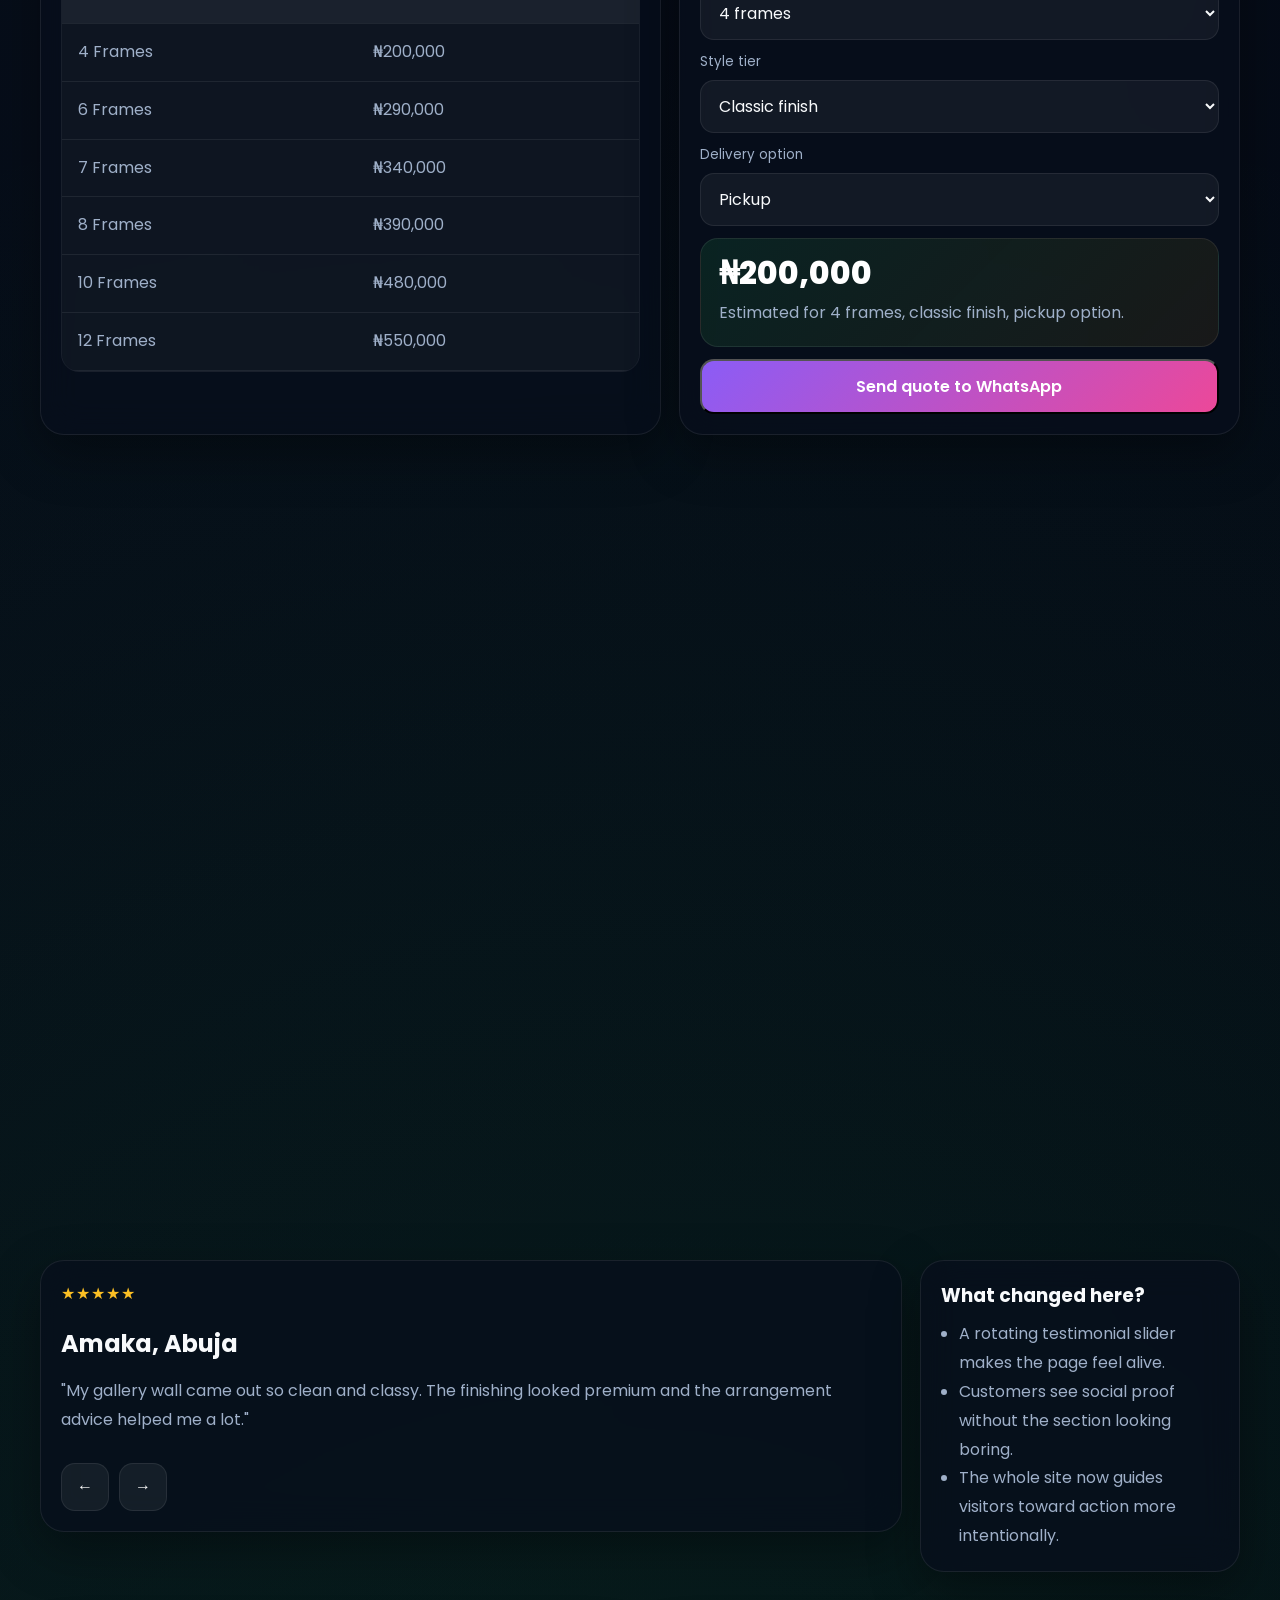
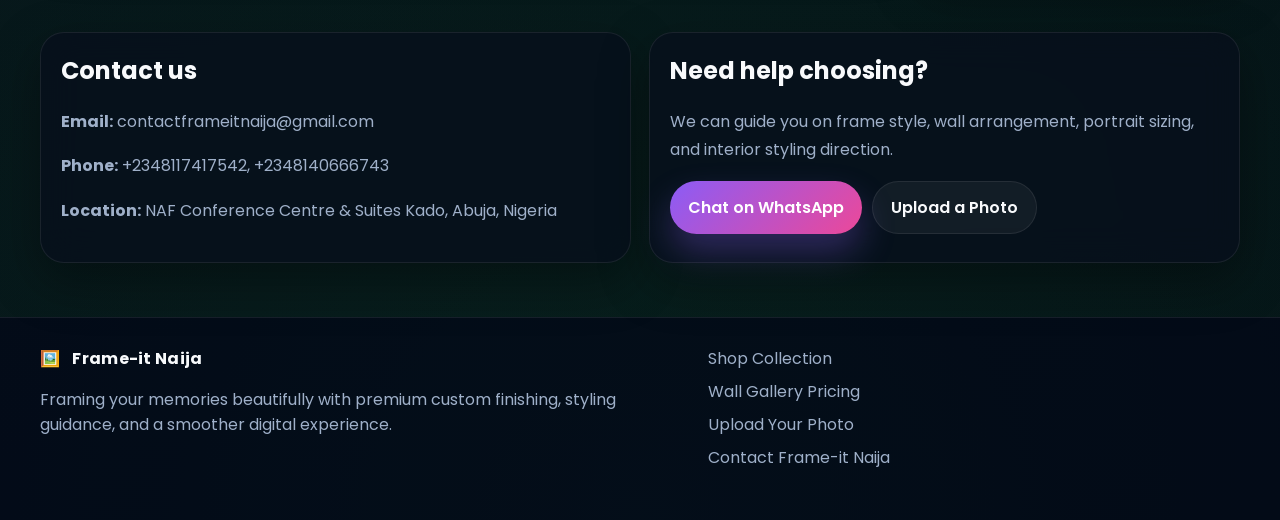
==== commit 76a1de4f: "Add files via upload" ====
--- a/index.html
+++ b/index.html
@@ -12,11 +12,11 @@
     :root {
       --bg: #07111f;
       --bg-soft: #0c1729;
-      --panel: rgba(8, 15, 29, 0.86);
+      --panel: rgba(8, 15, 29, 0.72);
       --panel-solid: #0f1a2b;
       --text: #f8fafc;
-      --muted: #d4def0;
-      --line: rgba(255,255,255,0.13);
+      --muted: #9fb0c9;
+      --line: rgba(255,255,255,0.08);
       --primary: #8b5cf6;
       --secondary: #ec4899;
       --accent: #22c55e;
@@ -256,115 +256,25 @@
       min-height: 430px;
       border-radius: 24px;
       overflow: hidden;
-      isolation: isolate;
-      background:
-        radial-gradient(circle at top left, rgba(139,92,246,.26), transparent 34%),
-        radial-gradient(circle at top right, rgba(236,72,153,.22), transparent 32%),
-        linear-gradient(160deg, rgba(5,12,22,.98), rgba(10,20,34,.98));
-    }
-
-    .showcase-slider {
-      position: absolute;
-      inset: 0;
-      z-index: 0;
-    }
-
-    .showcase-slide {
-      --slide-bg: none;
-      position: absolute;
-      inset: 0;
-      opacity: 0;
-      transform: scale(1.025);
-      transition: opacity .9s ease, transform 5.5s ease;
-      display: grid;
-      place-items: center;
-      overflow: hidden;
-      background: #07111f;
-    }
-
-    .showcase-slide::before {
-      content: "";
-      position: absolute;
-      inset: -18px;
-      background-image: var(--slide-bg);
-      background-size: cover;
-      background-position: center;
-      filter: blur(18px) brightness(.48) saturate(.9);
-      transform: scale(1.08);
-      opacity: .82;
-    }
-
-    .showcase-slide img {
-      position: relative;
-      z-index: 1;
-      width: 100%;
-      height: 100%;
-      object-fit: contain;
-      filter: saturate(1.04) contrast(1.06) brightness(.98);
-    }
-
-    .showcase-slide.active {
-      opacity: 1;
-      transform: scale(1);
+      background: url('images/frame-it-23.jpeg') center/cover;
     }
 
     .showcase-main::after {
       content: "";
       position: absolute;
       inset: 0;
-      z-index: 1;
-      background:
-        linear-gradient(to top, rgba(3,7,18,.97), rgba(3,7,18,.24) 55%, rgba(3,7,18,.08)),
-        radial-gradient(circle at top left, rgba(139,92,246,.18), transparent 34%),
-        radial-gradient(circle at bottom right, rgba(34,197,94,.10), transparent 32%);
-      pointer-events: none;
+      background: linear-gradient(to top, rgba(3,7,18,.88), rgba(3,7,18,.08) 45%);
     }
 
     .showcase-copy {
       position: absolute;
       left: 18px;
       right: 18px;
-      bottom: 24px;
-      z-index: 2;
+      bottom: 18px;
+      z-index: 1;
       display: flex;
       flex-direction: column;
       gap: 8px;
-      padding: 16px 18px;
-      border-radius: 18px;
-      background: linear-gradient(135deg, rgba(3,7,18,.78), rgba(8,15,29,.58));
-      border: 1px solid rgba(255,255,255,.12);
-      backdrop-filter: blur(10px);
-      box-shadow: 0 14px 36px rgba(0,0,0,.28);
-    }
-
-    .showcase-dots {
-      position: absolute;
-      top: 16px;
-      right: 16px;
-      z-index: 3;
-      display: flex;
-      gap: 7px;
-      padding: 7px 9px;
-      border-radius: 999px;
-      background: rgba(3,7,18,.52);
-      border: 1px solid rgba(255,255,255,.12);
-      backdrop-filter: blur(8px);
-    }
-
-    .showcase-dot {
-      width: 9px;
-      height: 9px;
-      padding: 0;
-      border-radius: 50%;
-      border: 0;
-      background: rgba(255,255,255,.42);
-      cursor: pointer;
-      transition: transform .25s ease, background .25s ease;
-    }
-
-    .showcase-dot.active {
-      background: #fff;
-      transform: scale(1.25);
     }
 
     .tag {
@@ -377,19 +287,8 @@
       color: #fff;
     }
 
-    .showcase-copy h3 {
-      margin: 0;
-      font-size: 1.65rem;
-      color: #fff;
-      text-shadow: 0 2px 14px rgba(0,0,0,.75);
-    }
-    .showcase-copy p {
-      margin: 0;
-      color: #edf3ff;
-      font-size: .96rem;
-      line-height: 1.65;
-      text-shadow: 0 1px 10px rgba(0,0,0,.75);
-    }
+    .showcase-copy h3 { margin: 0; font-size: 1.65rem; }
+    .showcase-copy p { margin: 0; color: #dbe4f2; font-size: .93rem; }
 
     .showcase-mini-grid {
       display: grid;
@@ -529,21 +428,6 @@
       position: relative;
       height: 240px;
       overflow: hidden;
-      isolation: isolate;
-      background:
-        radial-gradient(circle at top left, rgba(139,92,246,.16), transparent 35%),
-        radial-gradient(circle at bottom right, rgba(236,72,153,.14), transparent 34%),
-        linear-gradient(160deg, rgba(7,17,31,.96), rgba(9,22,39,.94));
-    }
-
-    .card-media::after {
-      content: "";
-      position: absolute;
-      inset: 0;
-      background:
-        linear-gradient(180deg, rgba(5,12,22,.06), rgba(5,12,22,.42)),
-        radial-gradient(circle at top right, rgba(255,255,255,.06), transparent 28%);
-      pointer-events: none;
     }
 
     .card-media img {
@@ -551,7 +435,6 @@
       height: 100%;
       object-fit: contain;
       transition: transform .5s ease;
-      filter: saturate(1.02) contrast(1.05) brightness(.96);
     }
 
     .card:hover .card-media img {
@@ -787,8 +670,6 @@
       border: 1px solid rgba(255,255,255,.08);
       object-fit: contain;
       box-shadow: var(--shadow);
-      background: linear-gradient(160deg, rgba(7,17,31,.96), rgba(9,22,39,.94));
-      filter: saturate(1.02) contrast(1.04) brightness(.96);
     }
 
     .testimonial-card {
@@ -905,8 +786,6 @@
       height: 72px;
       object-fit: contain;
       border-radius: 14px;
-      background: linear-gradient(160deg, rgba(7,17,31,.96), rgba(9,22,39,.94));
-      filter: saturate(1.02) contrast(1.04) brightness(.96);
     }
 
     .cart-item h4 {
@@ -1065,22 +944,8 @@
       min-height: 260px;
       border-radius: 20px;
       border: 1px solid rgba(255,255,255,.09);
-      background:
-        radial-gradient(circle at top left, rgba(139,92,246,.16), transparent 35%),
-        radial-gradient(circle at bottom right, rgba(236,72,153,.14), transparent 34%),
-        linear-gradient(160deg, rgba(7,17,31,.96), rgba(9,22,39,.94));
+      background: rgba(255,255,255,.04);
       box-shadow: var(--shadow);
-      isolation: isolate;
-    }
-
-    .recent-work-card::after {
-      content: "";
-      position: absolute;
-      inset: 0;
-      background:
-        linear-gradient(180deg, rgba(5,12,22,.04), rgba(5,12,22,.38)),
-        radial-gradient(circle at top right, rgba(255,255,255,.05), transparent 30%);
-      pointer-events: none;
     }
 
     .recent-work-card img {
@@ -1089,68 +954,10 @@
       min-height: 260px;
       object-fit: contain;
       transition: transform .35s ease;
-      filter: saturate(1.02) contrast(1.05) brightness(.96);
     }
 
     .recent-work-card:hover img {
       transform: scale(1.04);
-    }
-
-
-
-    /* Enhanced readability across the storefront */
-    .hero p,
-    .section-header p,
-    .card-top p,
-    .feature-card p,
-    .panel p,
-    .panel li,
-    .panel td,
-    .panel th,
-    .mini-panel p,
-    .stat span,
-    .footer p,
-    .footer li,
-    .footer a {
-      color: #d6e0f1;
-    }
-
-    .hero h1,
-    .section-header h2,
-    .card-top h3,
-    .feature-card h3,
-    .panel h3,
-    .panel h4 {
-      text-shadow: 0 2px 16px rgba(0,0,0,.32);
-    }
-
-    .panel,
-    .stat,
-    .toolbar,
-    .card,
-    .mini-panel {
-      background-color: rgba(7,16,29,.80);
-    }
-
-    .input,
-    .select,
-    textarea {
-      color: #ffffff;
-      background: rgba(255,255,255,.075);
-      border-color: rgba(255,255,255,.14);
-    }
-
-    .input::placeholder,
-    textarea::placeholder {
-      color: #b9c8dd;
-      opacity: 1;
-    }
-
-    .tag,
-    .badge,
-    .rating-pill,
-    .meta-pill {
-      text-shadow: 0 1px 7px rgba(0,0,0,.55);
     }
 
   </style>
@@ -1204,31 +1011,7 @@
 
       <div class="hero-card reveal">
         <div class="hero-showcase">
-          <div class="showcase-main" id="showcaseMain">
-            <div class="showcase-slider" aria-label="Frame-it Naija project slideshow">
-              <div class="showcase-slide active" style="--slide-bg: url('images/frame-it-23.jpeg');">
-                <img src="images/frame-it-23.jpeg" alt="Frame-it Naija gallery wall project" />
-              </div>
-              <div class="showcase-slide" style="--slide-bg: url('images/frame-it-01.jpeg');">
-                <img src="images/frame-it-01.jpeg" alt="Frame-it Naija custom framed wall display" />
-              </div>
-              <div class="showcase-slide" style="--slide-bg: url('images/frame-it-17.jpeg');">
-                <img src="images/frame-it-17.jpeg" alt="Frame-it Naija premium portrait framing" />
-              </div>
-              <div class="showcase-slide" style="--slide-bg: url('images/frame-it-19.jpeg');">
-                <img src="images/frame-it-19.jpeg" alt="Frame-it Naija framed artwork project" />
-              </div>
-              <div class="showcase-slide" style="--slide-bg: url('images/frame-it-22.jpeg');">
-                <img src="images/frame-it-22.jpeg" alt="Frame-it Naija modern wall art frame" />
-              </div>
-            </div>
-            <div class="showcase-dots" aria-label="Choose slideshow image">
-              <button class="showcase-dot active" type="button" aria-label="Show image 1"></button>
-              <button class="showcase-dot" type="button" aria-label="Show image 2"></button>
-              <button class="showcase-dot" type="button" aria-label="Show image 3"></button>
-              <button class="showcase-dot" type="button" aria-label="Show image 4"></button>
-              <button class="showcase-dot" type="button" aria-label="Show image 5"></button>
-            </div>
+          <div class="showcase-main">
             <div class="showcase-copy">
               <div class="tag">Signature Gallery Walls</div>
               <h3>Luxury framing that upgrades your space instantly</h3>
@@ -2026,38 +1809,6 @@
 
     document.querySelectorAll('.reveal').forEach((item) => observer.observe(item));
 
-    // Hero project slideshow
-    const showcaseSlides = Array.from(document.querySelectorAll('.showcase-slide'));
-    const showcaseDots = Array.from(document.querySelectorAll('.showcase-dot'));
-    const showcaseMain = document.getElementById('showcaseMain');
-    let showcaseIndex = 0;
-    let showcaseTimer;
-
-    function showShowcaseSlide(index) {
-      showcaseIndex = (index + showcaseSlides.length) % showcaseSlides.length;
-      showcaseSlides.forEach((slide, i) => slide.classList.toggle('active', i === showcaseIndex));
-      showcaseDots.forEach((dot, i) => dot.classList.toggle('active', i === showcaseIndex));
-    }
-
-    function startShowcaseSlider() {
-      clearInterval(showcaseTimer);
-      showcaseTimer = setInterval(() => showShowcaseSlide(showcaseIndex + 1), 4200);
-    }
-
-    showcaseDots.forEach((dot, index) => {
-      dot.addEventListener('click', () => {
-        showShowcaseSlide(index);
-        startShowcaseSlider();
-      });
-    });
-
-    if (showcaseMain) {
-      showcaseMain.addEventListener('mouseenter', () => clearInterval(showcaseTimer));
-      showcaseMain.addEventListener('mouseleave', startShowcaseSlider);
-    }
-
-    if (showcaseSlides.length) startShowcaseSlider();
-
     renderProducts();
     updateCart();
     updateQuote();
